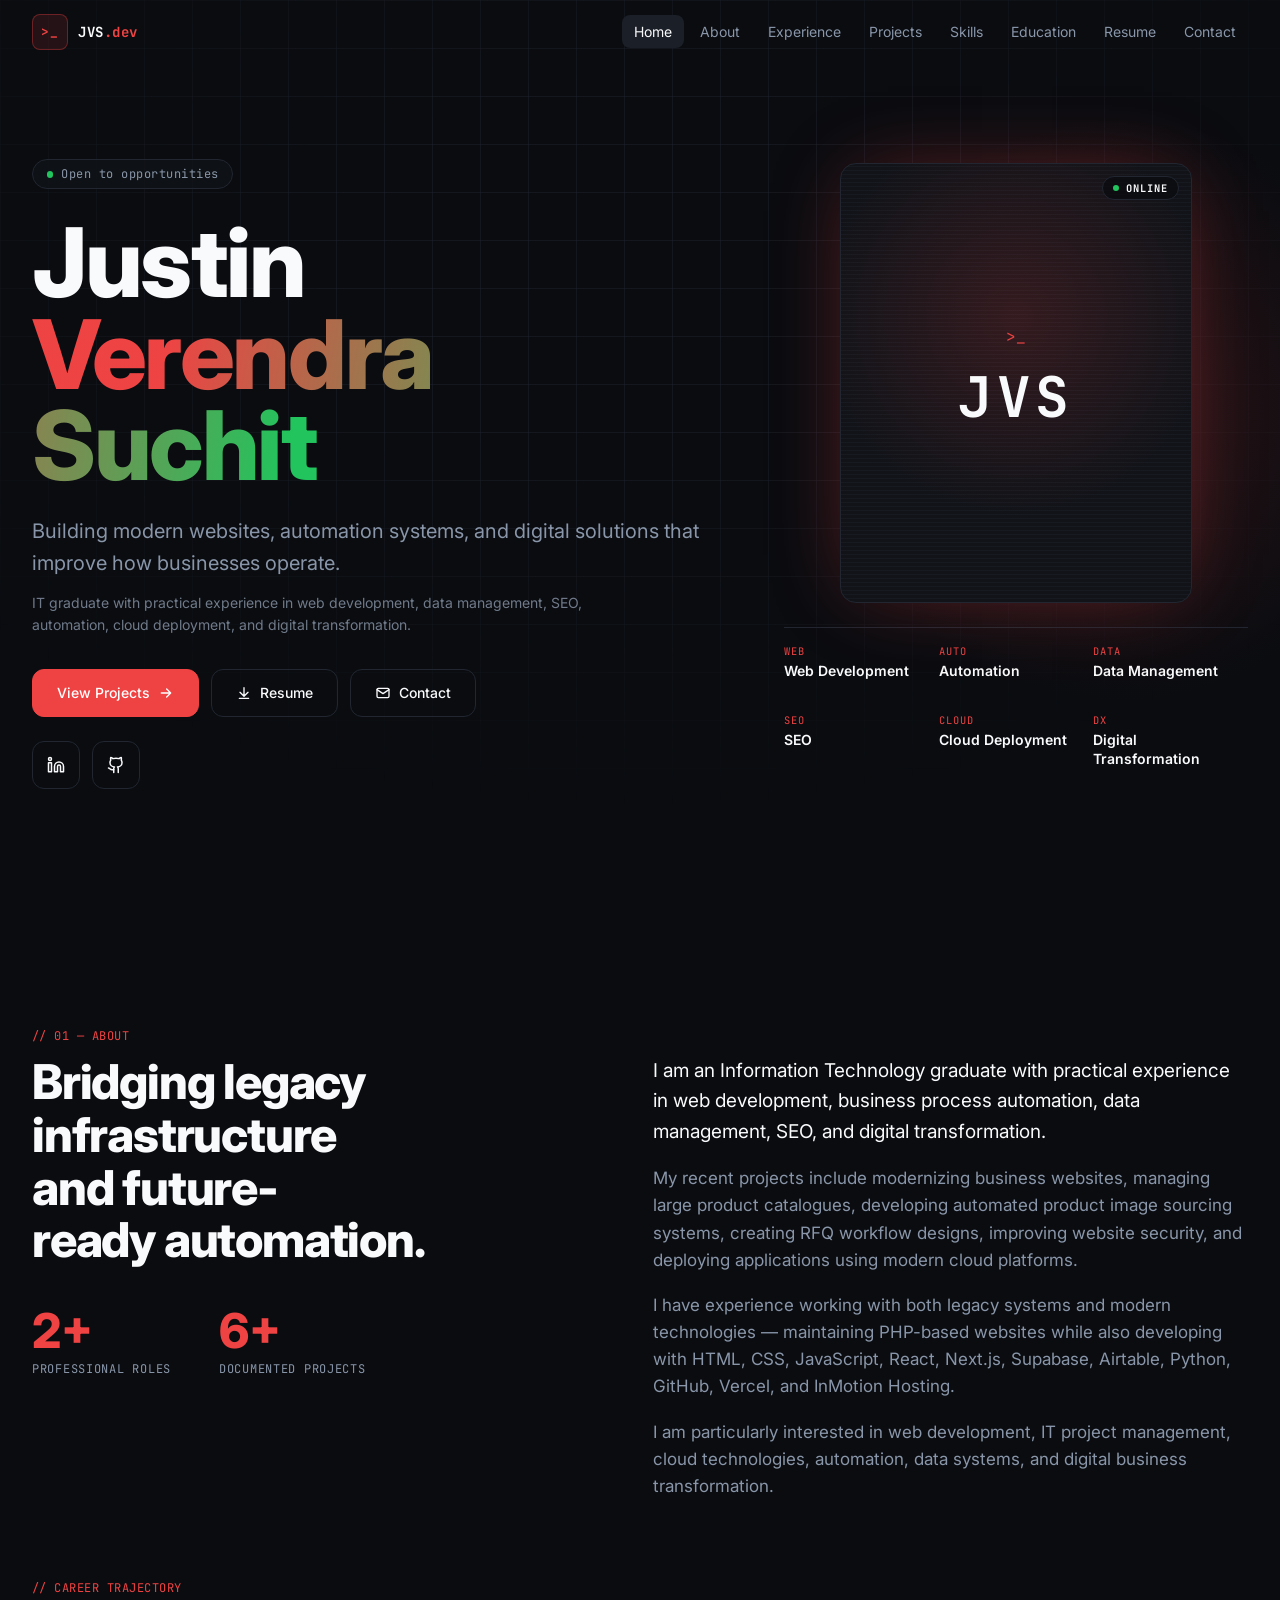
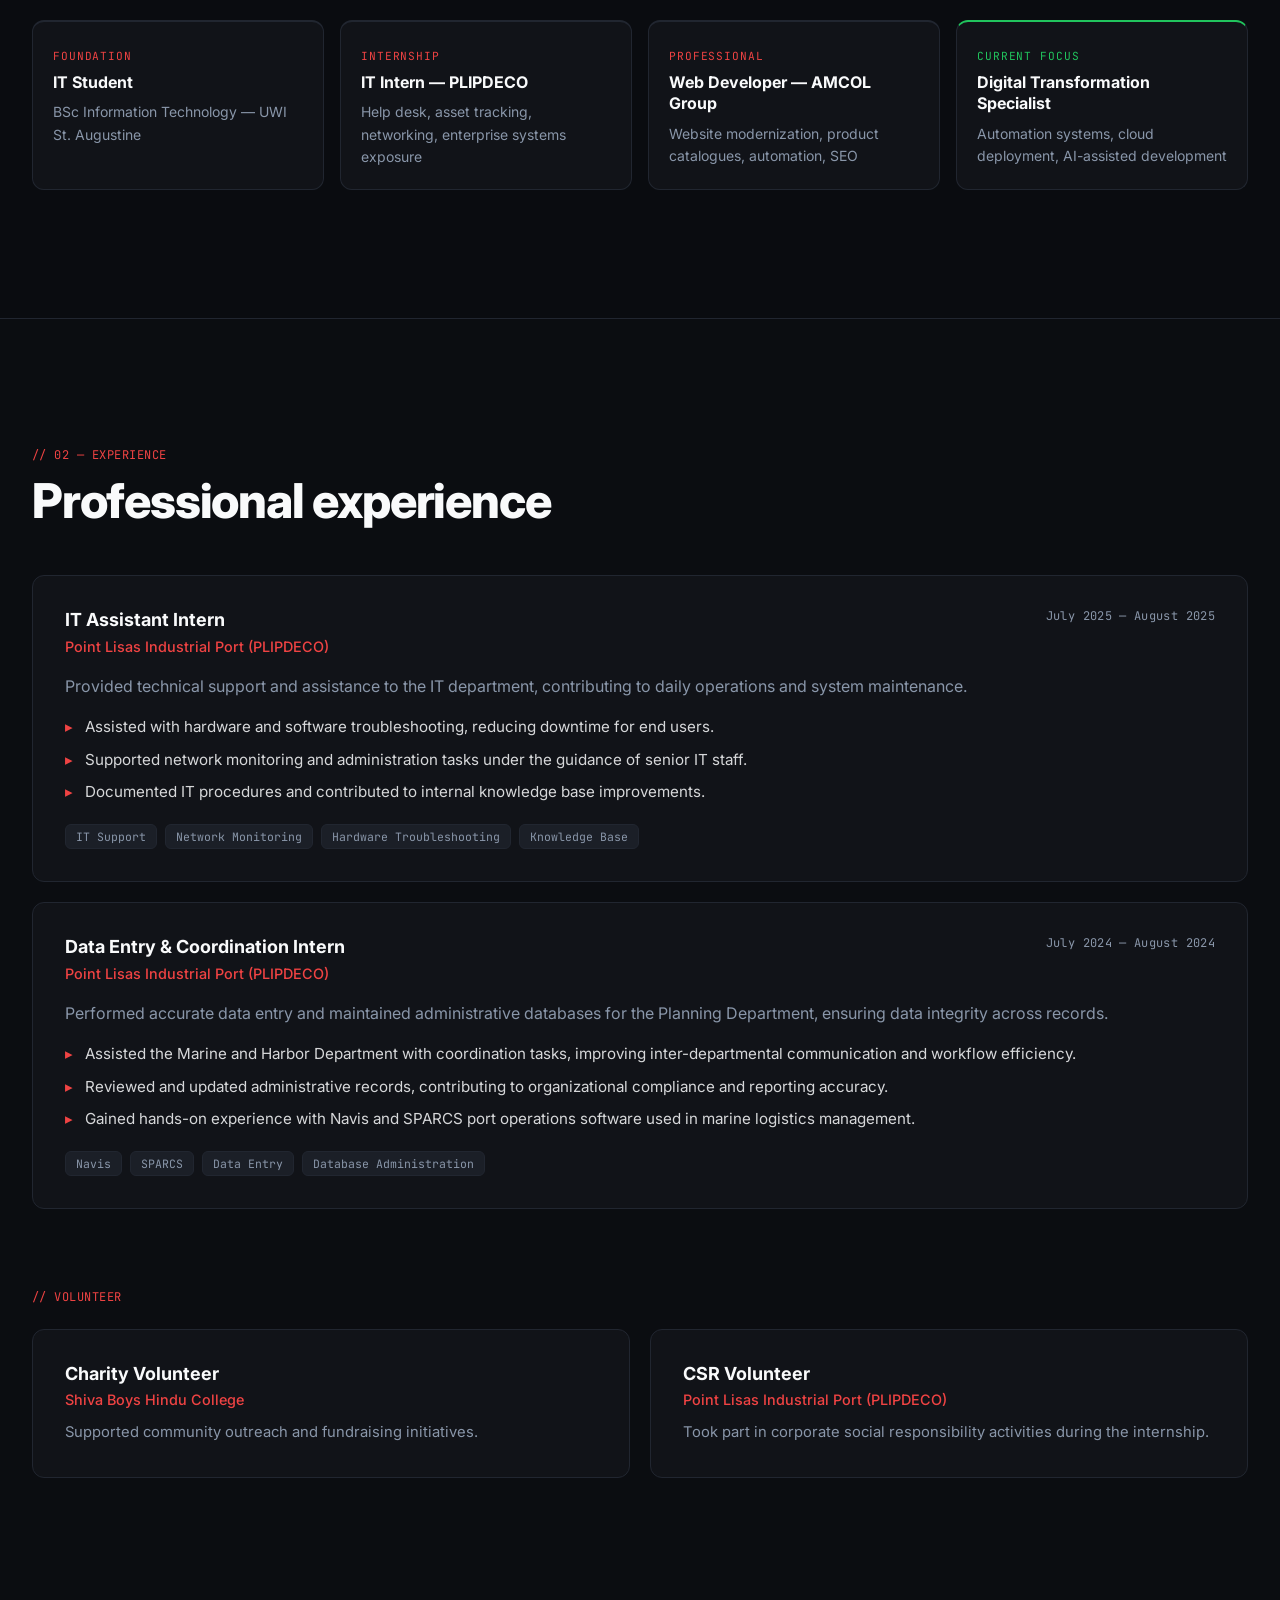
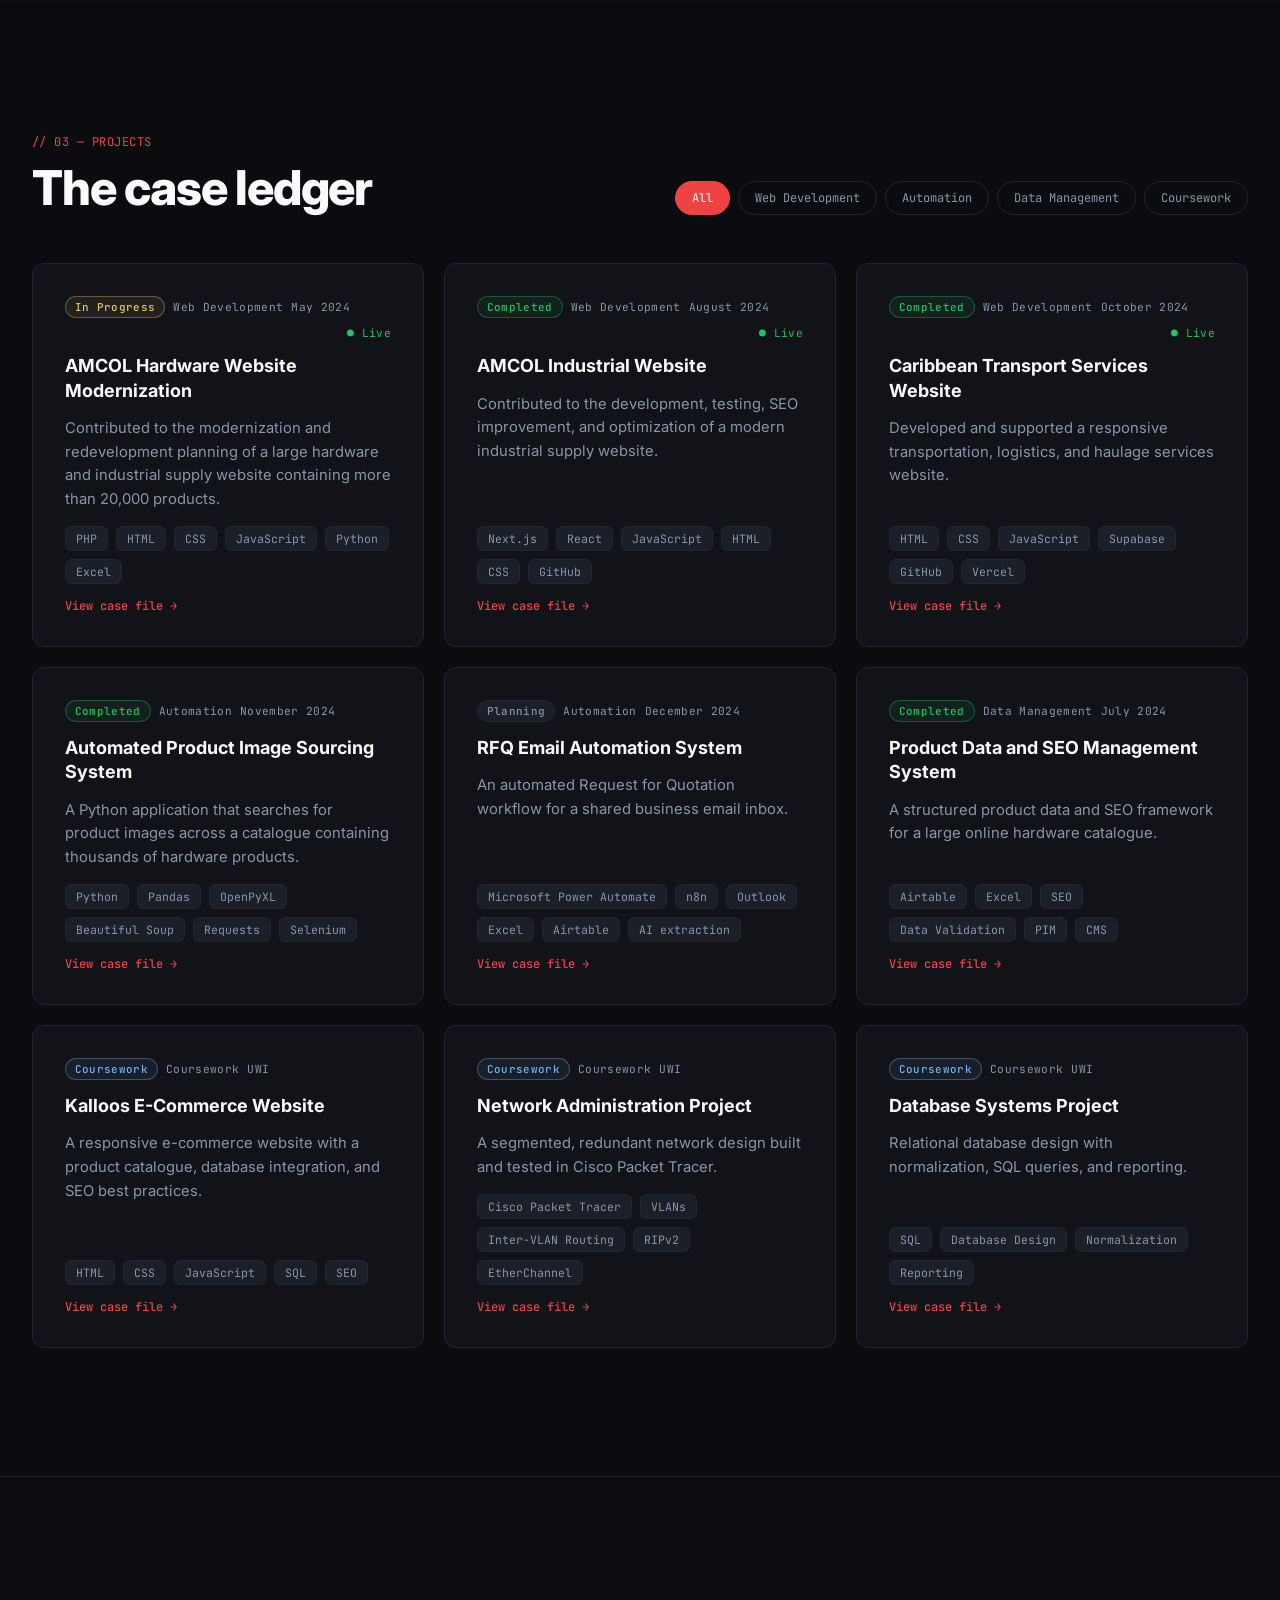
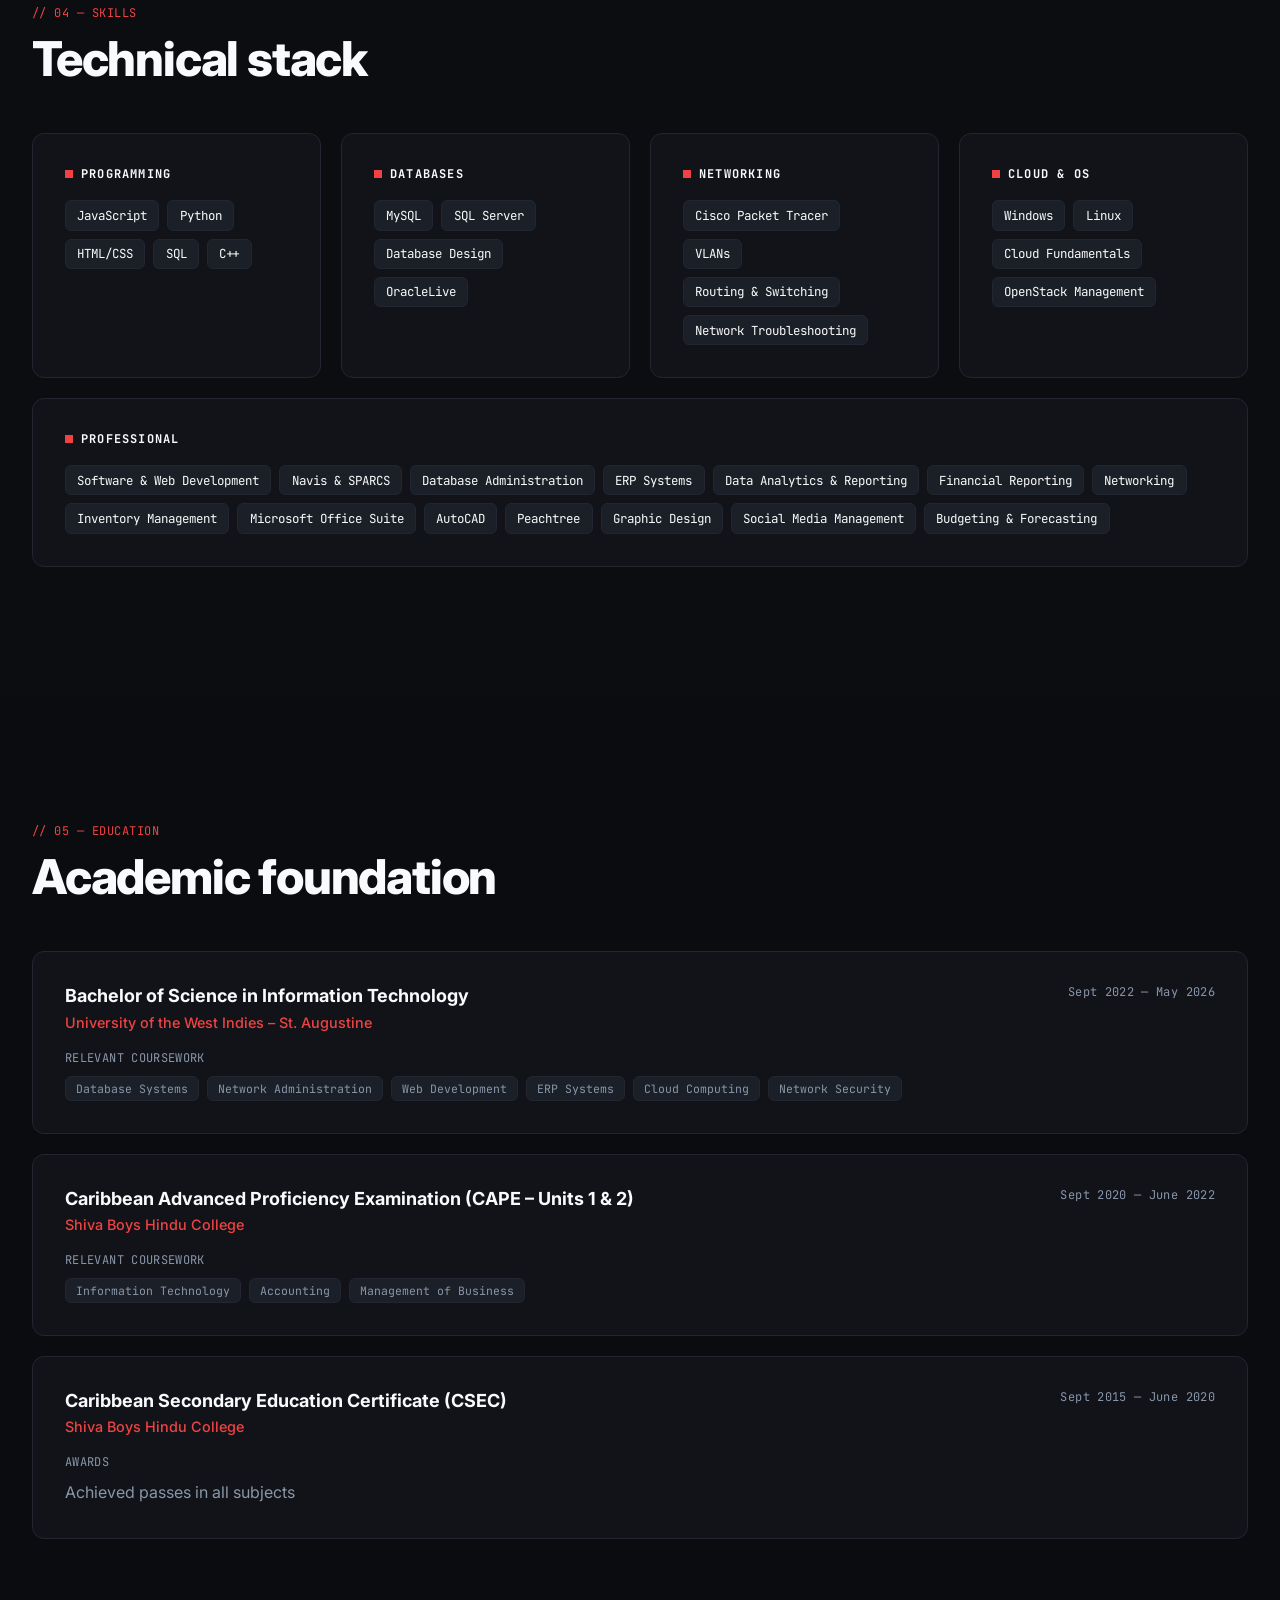
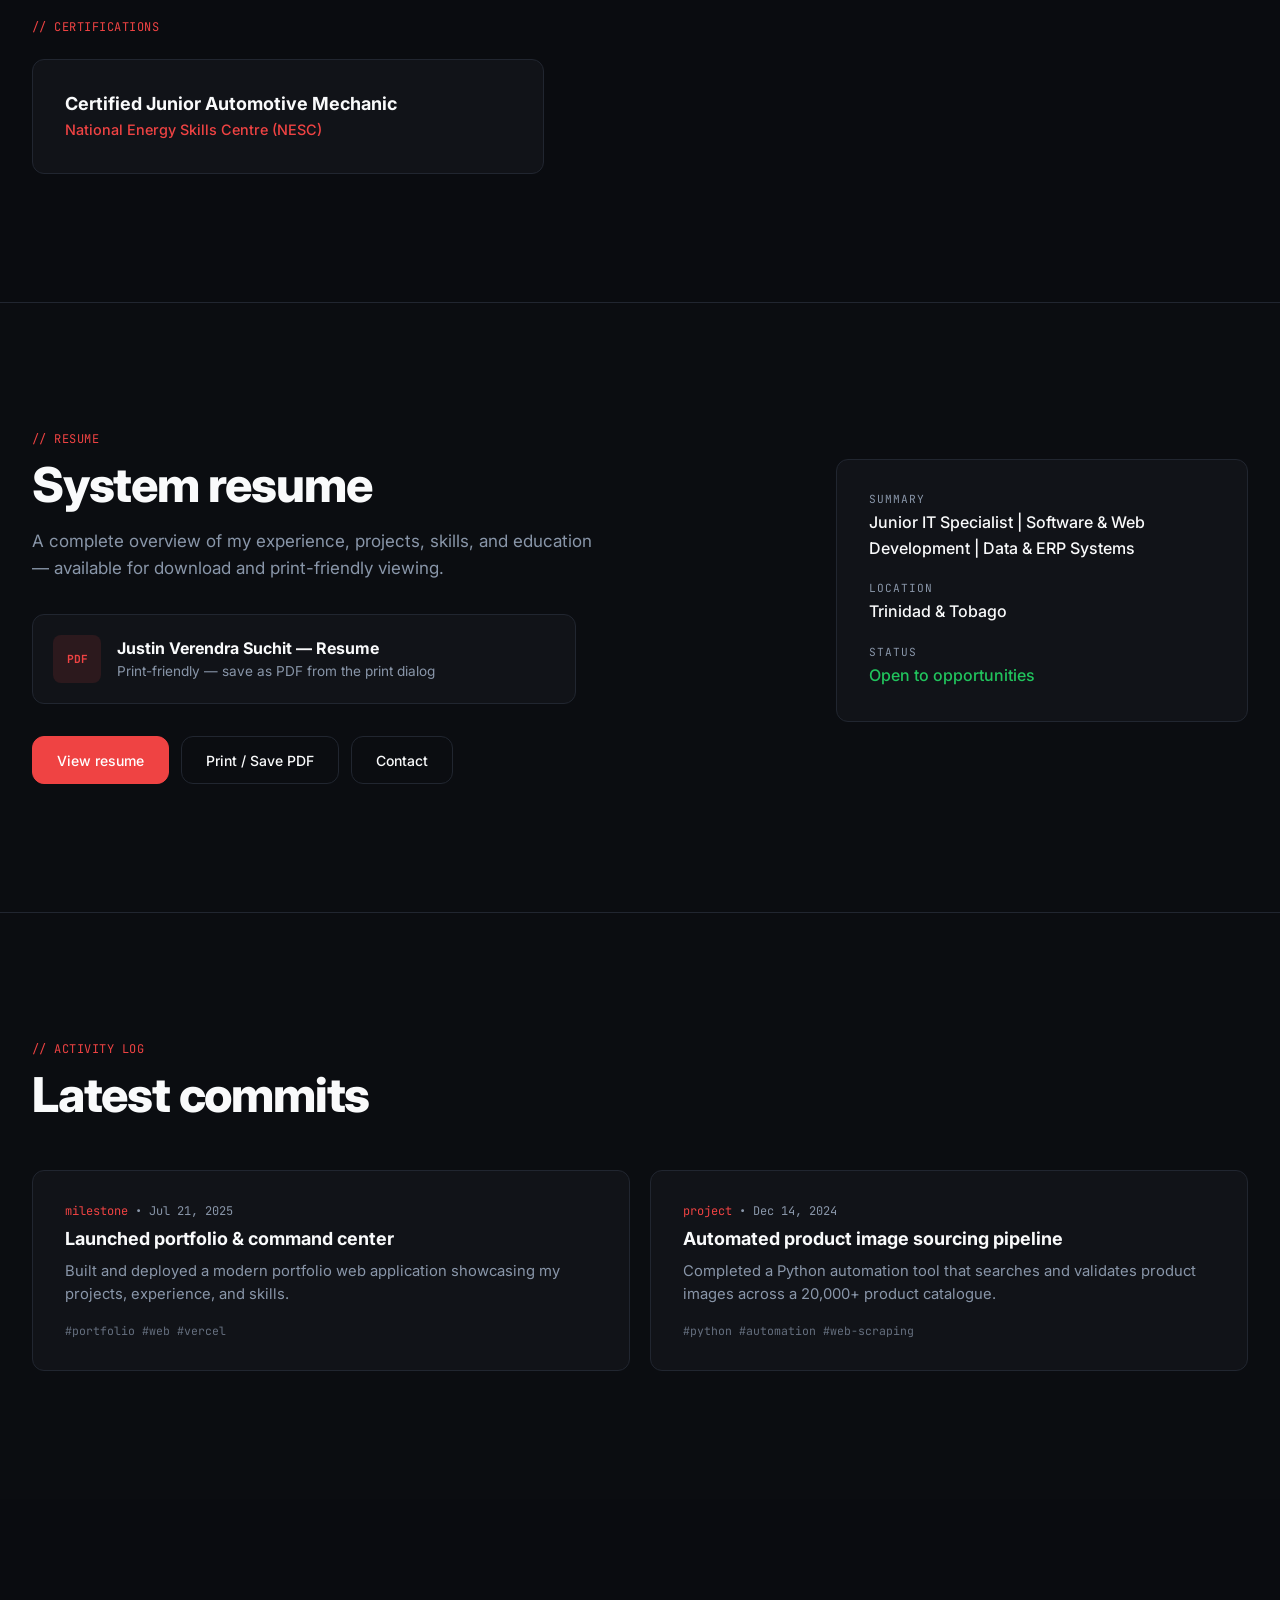
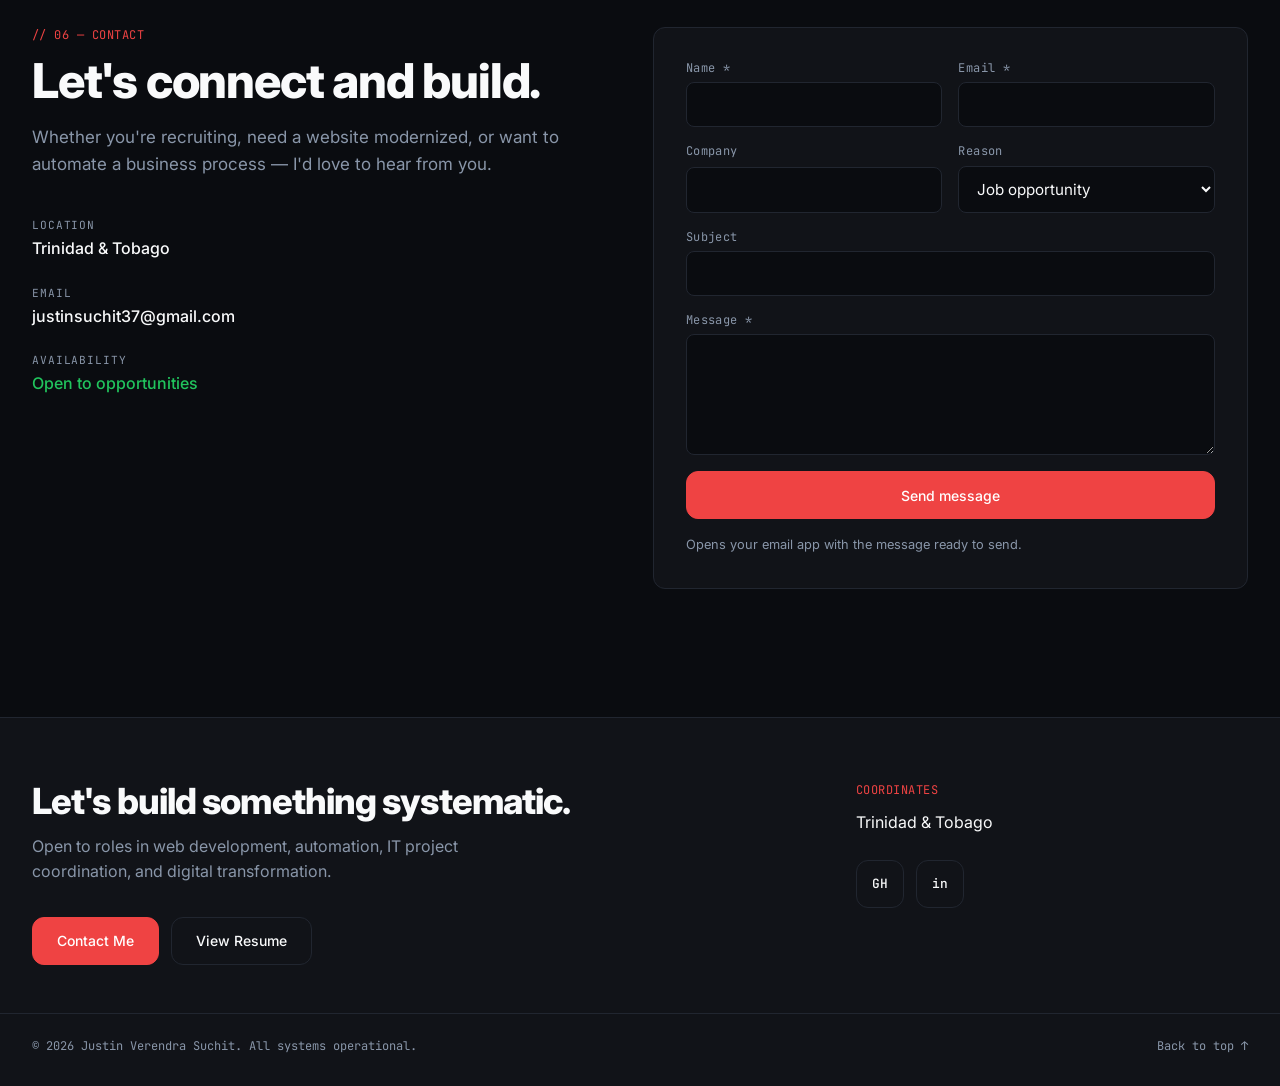
==== index.html @ b541901b "Rebuild portfolio as a static site for Vercel Co-Authored-By: Claude Fable 5.2 <noreply@anthropic.co" ====
<!DOCTYPE html>
<html lang="en">
<head>
<meta charset="UTF-8">
<meta name="viewport" content="width=device-width, initial-scale=1.0">
<title>Justin Suchit | IT Graduate, Web Developer &amp; Automation Specialist</title>
<meta name="description" content="Explore the portfolio of Justin Suchit, an Information Technology graduate with experience in web development, automation, SEO, data management, cloud deployment, and digital transformation.">
<meta name="author" content="Justin Suchit">
<meta name="keywords" content="Justin Suchit, IT graduate, web developer, automation, SEO, data management, cloud deployment, digital transformation, Trinidad and Tobago, portfolio">
<meta name="robots" content="index, follow">
<meta property="og:type" content="website">
<meta property="og:site_name" content="Justin Suchit Portfolio">
<meta property="og:title" content="Justin Suchit | IT Graduate, Web Developer &amp; Automation Specialist">
<meta property="og:description" content="Building modern websites, automation systems, and digital solutions that improve how businesses operate.">
<meta name="twitter:card" content="summary_large_image">
<meta name="twitter:title" content="Justin Suchit | IT Graduate, Web Developer &amp; Automation Specialist">
<meta name="twitter:description" content="Building modern websites, automation systems, and digital solutions that improve how businesses operate.">
<meta name="theme-color" content="#0a0c10">
<link rel="icon" href="favicon.svg" type="image/svg+xml">
<link rel="preconnect" href="https://fonts.googleapis.com">
<link rel="preconnect" href="https://fonts.gstatic.com" crossorigin>
<link href="https://fonts.googleapis.com/css2?family=Inter:wght@400;500;600;700;800&family=JetBrains+Mono:wght@400;500;700&display=swap" rel="stylesheet">
<link rel="stylesheet" href="styles.css">
</head>
<body>
<a class="skip" href="#about">Skip to content</a>

<header class="site-header" id="siteHeader">
  <nav class="nav wrap" aria-label="Primary">
    <a class="logo" href="#home" aria-label="JVS.dev — home">
      <span class="logo-mark" aria-hidden="true">&gt;_</span>
      <span class="logo-text">JVS<span class="red">.dev</span></span>
    </a>
    <ul class="nav-links" id="navLinks">
      <li><a href="#home">Home</a></li>
      <li><a href="#about">About</a></li>
      <li><a href="#experience">Experience</a></li>
      <li><a href="#projects">Projects</a></li>
      <li><a href="#skills">Skills</a></li>
      <li><a href="#education">Education</a></li>
      <li><a href="#resume">Resume</a></li>
      <li><a href="#contact">Contact</a></li>
    </ul>
    <button class="menu-btn" id="menuBtn" aria-label="Toggle menu" aria-expanded="false" aria-controls="navLinks">
      <svg width="20" height="20" viewBox="0 0 24 24" fill="none" stroke="currentColor" stroke-width="2" stroke-linecap="round"><path d="M4 6h16M4 12h16M4 18h16"/></svg>
    </button>
  </nav>
</header>

<main>
  <!-- HERO -->
  <section id="home" class="hero">
    <div class="grid-bg" aria-hidden="true"></div>
    <div class="wrap hero-inner">
      <div class="hero-copy">
        <p class="pill"><span class="dot"></span>Open to opportunities</p>
        <h1>Justin<br><span class="grad">Verendra Suchit</span></h1>
        <p class="lead">Building modern websites, automation systems, and digital solutions that improve how businesses operate.</p>
        <p class="sub">IT graduate with practical experience in web development, data management, SEO, automation, cloud deployment, and digital transformation.</p>
        <div class="cta-row">
          <a class="btn btn-primary" href="#projects">View Projects <svg width="16" height="16" viewBox="0 0 24 24" fill="none" stroke="currentColor" stroke-width="2" stroke-linecap="round" stroke-linejoin="round"><path d="M5 12h14M13 6l6 6-6 6"/></svg></a>
          <a class="btn" href="resume.html"><svg width="16" height="16" viewBox="0 0 24 24" fill="none" stroke="currentColor" stroke-width="2" stroke-linecap="round" stroke-linejoin="round"><path d="M12 4v12M6 11l6 6 6-6M5 20h14"/></svg> Resume</a>
          <a class="btn" href="#contact"><svg width="16" height="16" viewBox="0 0 24 24" fill="none" stroke="currentColor" stroke-width="2" stroke-linecap="round" stroke-linejoin="round"><rect x="3" y="5" width="18" height="14" rx="2"/><path d="m3 7 9 6 9-6"/></svg> Contact</a>
        </div>
        <div class="social-row">
          <a class="icon-btn" href="https://www.linkedin.com/in/justin-suchit" target="_blank" rel="noopener" aria-label="LinkedIn"><svg width="18" height="18" viewBox="0 0 24 24" fill="none" stroke="currentColor" stroke-width="2" stroke-linecap="round" stroke-linejoin="round"><path d="M16 8a6 6 0 0 1 6 6v7h-4v-7a2 2 0 0 0-4 0v7h-4v-7a6 6 0 0 1 6-6z"/><rect x="2" y="9" width="4" height="12"/><circle cx="4" cy="4" r="2"/></svg></a>
          <a class="icon-btn" href="https://github.com/justinsuchit" target="_blank" rel="noopener" aria-label="GitHub"><svg width="18" height="18" viewBox="0 0 24 24" fill="none" stroke="currentColor" stroke-width="2" stroke-linecap="round" stroke-linejoin="round"><path d="M15 22v-4a4.8 4.8 0 0 0-1-3.5c3 0 6-2 6-5.5.08-1.25-.27-2.48-1-3.5.28-1.15.28-2.35 0-3.5 0 0-1 0-3 1.5-2.64-.5-5.36-.5-8 0C6 2 5 2 5 2c-.3 1.15-.3 2.35 0 3.5A5.403 5.403 0 0 0 4 9c0 3.5 3 5.5 6 5.5-.39.49-.68 1.05-.85 1.65-.17.6-.22 1.23-.15 1.85v4"/><path d="M9 18c-4.510 2-5-2-7-2"/></svg></a>
        </div>
      </div>

      <div class="hero-side">
        <div class="portrait">
          <span class="portrait-tag"><span class="dot"></span>ONLINE</span>
          <img src="assets/profile.jpg" alt="Portrait of Justin Suchit" onerror="this.remove()">
          <div class="portrait-fallback" aria-hidden="true"><span>&gt;_</span><b>JVS</b></div>
        </div>
        <ul class="focus-grid">
          <li><span>WEB</span>Web Development</li>
          <li><span>AUTO</span>Automation</li>
          <li><span>DATA</span>Data Management</li>
          <li><span>SEO</span>SEO</li>
          <li><span>CLOUD</span>Cloud Deployment</li>
          <li><span>DX</span>Digital Transformation</li>
        </ul>
      </div>
    </div>
  </section>

  <!-- ABOUT -->
  <section id="about" class="section">
    <div class="wrap">
      <p class="eyebrow">// 01 — ABOUT</p>
      <div class="about-grid">
        <div>
          <h2>Bridging legacy infrastructure and future-ready automation.</h2>
          <div class="stats">
            <div class="stat"><b>2+</b><span>Professional roles</span></div>
            <div class="stat"><b>6+</b><span>Documented projects</span></div>
          </div>
        </div>
        <div class="prose">
          <p>I am an Information Technology graduate with practical experience in web development, business process automation, data management, SEO, and digital transformation.</p>
          <p>My recent projects include modernizing business websites, managing large product catalogues, developing automated product image sourcing systems, creating RFQ workflow designs, improving website security, and deploying applications using modern cloud platforms.</p>
          <p>I have experience working with both legacy systems and modern technologies — maintaining PHP-based websites while also developing with HTML, CSS, JavaScript, React, Next.js, Supabase, Airtable, Python, GitHub, Vercel, and InMotion Hosting.</p>
          <p>I am particularly interested in web development, IT project management, cloud technologies, automation, data systems, and digital business transformation.</p>
        </div>
      </div>

      <p class="eyebrow mt">// CAREER TRAJECTORY</p>
      <ol class="trajectory">
        <li><span class="step">Foundation</span><h3>IT Student</h3><p>BSc Information Technology — UWI St. Augustine</p></li>
        <li><span class="step">Internship</span><h3>IT Intern — PLIPDECO</h3><p>Help desk, asset tracking, networking, enterprise systems exposure</p></li>
        <li><span class="step">Professional</span><h3>Web Developer — AMCOL Group</h3><p>Website modernization, product catalogues, automation, SEO</p></li>
        <li class="current"><span class="step">Current focus</span><h3>Digital Transformation Specialist</h3><p>Automation systems, cloud deployment, AI-assisted development</p></li>
      </ol>
    </div>
  </section>

  <!-- EXPERIENCE -->
  <section id="experience" class="section alt">
    <div class="wrap">
      <p class="eyebrow">// 02 — EXPERIENCE</p>
      <h2>Professional experience</h2>
      <div class="timeline">
        <article class="card job">
          <header>
            <div>
              <h3>IT Assistant Intern</h3>
              <p class="org">Point Lisas Industrial Port (PLIPDECO)</p>
            </div>
            <p class="dates">July 2025 — August 2025</p>
          </header>
          <p class="muted">Provided technical support and assistance to the IT department, contributing to daily operations and system maintenance.</p>
          <ul class="bullets">
            <li>Assisted with hardware and software troubleshooting, reducing downtime for end users.</li>
            <li>Supported network monitoring and administration tasks under the guidance of senior IT staff.</li>
            <li>Documented IT procedures and contributed to internal knowledge base improvements.</li>
          </ul>
          <ul class="tags"><li>IT Support</li><li>Network Monitoring</li><li>Hardware Troubleshooting</li><li>Knowledge Base</li></ul>
        </article>

        <article class="card job">
          <header>
            <div>
              <h3>Data Entry &amp; Coordination Intern</h3>
              <p class="org">Point Lisas Industrial Port (PLIPDECO)</p>
            </div>
            <p class="dates">July 2024 — August 2024</p>
          </header>
          <p class="muted">Performed accurate data entry and maintained administrative databases for the Planning Department, ensuring data integrity across records.</p>
          <ul class="bullets">
            <li>Assisted the Marine and Harbor Department with coordination tasks, improving inter-departmental communication and workflow efficiency.</li>
            <li>Reviewed and updated administrative records, contributing to organizational compliance and reporting accuracy.</li>
            <li>Gained hands-on experience with Navis and SPARCS port operations software used in marine logistics management.</li>
          </ul>
          <ul class="tags"><li>Navis</li><li>SPARCS</li><li>Data Entry</li><li>Database Administration</li></ul>
        </article>
      </div>

      <p class="eyebrow mt">// VOLUNTEER</p>
      <div class="two-col">
        <article class="card">
          <h3>Charity Volunteer</h3>
          <p class="org">Shiva Boys Hindu College</p>
          <p class="muted">Supported community outreach and fundraising initiatives.</p>
        </article>
        <article class="card">
          <h3>CSR Volunteer</h3>
          <p class="org">Point Lisas Industrial Port (PLIPDECO)</p>
          <p class="muted">Took part in corporate social responsibility activities during the internship.</p>
        </article>
      </div>
    </div>
  </section>

  <!-- PROJECTS -->
  <section id="projects" class="section">
    <div class="wrap">
      <p class="eyebrow">// 03 — PROJECTS</p>
      <div class="head-row">
        <h2>The case ledger</h2>
        <div class="filters" id="filters" role="group" aria-label="Filter projects">
          <button class="chip active" data-filter="All">All</button>
          <button class="chip" data-filter="Web Development">Web Development</button>
          <button class="chip" data-filter="Automation">Automation</button>
          <button class="chip" data-filter="Data Management">Data Management</button>
          <button class="chip" data-filter="Coursework">Coursework</button>
        </div>
      </div>
      <div class="project-grid" id="projectGrid"></div>
    </div>
  </section>

  <!-- SKILLS -->
  <section id="skills" class="section alt">
    <div class="wrap">
      <p class="eyebrow">// 04 — SKILLS</p>
      <h2>Technical stack</h2>
      <div class="skill-grid">
        <article class="card skill">
          <h3><span class="sq"></span>PROGRAMMING</h3>
          <ul class="tags"><li>JavaScript</li><li>Python</li><li>HTML/CSS</li><li>SQL</li><li>C++</li></ul>
        </article>
        <article class="card skill">
          <h3><span class="sq"></span>DATABASES</h3>
          <ul class="tags"><li>MySQL</li><li>SQL Server</li><li>Database Design</li><li>OracleLive</li></ul>
        </article>
        <article class="card skill">
          <h3><span class="sq"></span>NETWORKING</h3>
          <ul class="tags"><li>Cisco Packet Tracer</li><li>VLANs</li><li>Routing &amp; Switching</li><li>Network Troubleshooting</li></ul>
        </article>
        <article class="card skill">
          <h3><span class="sq"></span>CLOUD &amp; OS</h3>
          <ul class="tags"><li>Windows</li><li>Linux</li><li>Cloud Fundamentals</li><li>OpenStack Management</li></ul>
        </article>
        <article class="card skill wide">
          <h3><span class="sq"></span>PROFESSIONAL</h3>
          <ul class="tags"><li>Software &amp; Web Development</li><li>Navis &amp; SPARCS</li><li>Database Administration</li><li>ERP Systems</li><li>Data Analytics &amp; Reporting</li><li>Financial Reporting</li><li>Networking</li><li>Inventory Management</li><li>Microsoft Office Suite</li><li>AutoCAD</li><li>Peachtree</li><li>Graphic Design</li><li>Social Media Management</li><li>Budgeting &amp; Forecasting</li></ul>
        </article>
      </div>
    </div>
  </section>

  <!-- EDUCATION -->
  <section id="education" class="section">
    <div class="wrap">
      <p class="eyebrow">// 05 — EDUCATION</p>
      <h2>Academic foundation</h2>
      <div class="timeline">
        <article class="card job">
          <header>
            <div><h3>Bachelor of Science in Information Technology</h3><p class="org">University of the West Indies – St. Augustine</p></div>
            <p class="dates">Sept 2022 — May 2026</p>
          </header>
          <p class="label">Relevant coursework</p>
          <ul class="tags"><li>Database Systems</li><li>Network Administration</li><li>Web Development</li><li>ERP Systems</li><li>Cloud Computing</li><li>Network Security</li></ul>
        </article>
        <article class="card job">
          <header>
            <div><h3>Caribbean Advanced Proficiency Examination (CAPE – Units 1 &amp; 2)</h3><p class="org">Shiva Boys Hindu College</p></div>
            <p class="dates">Sept 2020 — June 2022</p>
          </header>
          <p class="label">Relevant coursework</p>
          <ul class="tags"><li>Information Technology</li><li>Accounting</li><li>Management of Business</li></ul>
        </article>
        <article class="card job">
          <header>
            <div><h3>Caribbean Secondary Education Certificate (CSEC)</h3><p class="org">Shiva Boys Hindu College</p></div>
            <p class="dates">Sept 2015 — June 2020</p>
          </header>
          <p class="label">Awards</p>
          <p class="muted">Achieved passes in all subjects</p>
        </article>
      </div>

      <p class="eyebrow mt">// CERTIFICATIONS</p>
      <article class="card cert">
        <h3>Certified Junior Automotive Mechanic</h3>
        <p class="org">National Energy Skills Centre (NESC)</p>
      </article>
    </div>
  </section>

  <!-- RESUME -->
  <section id="resume" class="section alt">
    <div class="wrap">
      <p class="eyebrow">// RESUME</p>
      <div class="resume-grid">
        <div>
          <h2>System resume</h2>
          <p class="muted lg">A complete overview of my experience, projects, skills, and education — available for download and print-friendly viewing.</p>
          <div class="file card">
            <div class="file-icon" aria-hidden="true">PDF</div>
            <div>
              <b>Justin Verendra Suchit — Resume</b>
              <span class="muted">Print-friendly — save as PDF from the print dialog</span>
            </div>
          </div>
          <div class="cta-row">
            <a class="btn btn-primary" href="resume.html">View resume</a>
            <a class="btn" href="resume.html?print=1">Print / Save PDF</a>
            <a class="btn" href="#contact">Contact</a>
          </div>
        </div>
        <dl class="card meta">
          <div><dt>SUMMARY</dt><dd>Junior IT Specialist | Software &amp; Web Development | Data &amp; ERP Systems</dd></div>
          <div><dt>LOCATION</dt><dd>Trinidad &amp; Tobago</dd></div>
          <div><dt>STATUS</dt><dd class="green">Open to opportunities</dd></div>
        </dl>
      </div>
    </div>
  </section>

  <!-- ACTIVITY -->
  <section class="section alt" aria-labelledby="activityTitle">
    <div class="wrap">
      <p class="eyebrow">// ACTIVITY LOG</p>
      <h2 id="activityTitle">Latest commits</h2>
      <div class="log">
        <article class="card log-item">
          <p class="log-meta"><span class="red">milestone</span> • Jul 21, 2025</p>
          <h3>Launched portfolio &amp; command center</h3>
          <p class="muted">Built and deployed a modern portfolio web application showcasing my projects, experience, and skills.</p>
          <p class="hash">#portfolio #web #vercel</p>
        </article>
        <article class="card log-item">
          <p class="log-meta"><span class="red">project</span> • Dec 14, 2024</p>
          <h3>Automated product image sourcing pipeline</h3>
          <p class="muted">Completed a Python automation tool that searches and validates product images across a 20,000+ product catalogue.</p>
          <p class="hash">#python #automation #web-scraping</p>
        </article>
      </div>
    </div>
  </section>

  <!-- CONTACT -->
  <section id="contact" class="section">
    <div class="wrap contact-grid">
      <div>
        <p class="eyebrow">// 06 — CONTACT</p>
        <h2>Let's connect and build.</h2>
        <p class="muted lg">Whether you're recruiting, need a website modernized, or want to automate a business process — I'd love to hear from you.</p>
        <dl class="contact-list">
          <div><dt>Location</dt><dd>Trinidad &amp; Tobago</dd></div>
          <div><dt>Email</dt><dd><a href="mailto:justinsuchit37@gmail.com">justinsuchit37@gmail.com</a></dd></div>
          <div><dt>Availability</dt><dd class="green">Open to opportunities</dd></div>
        </dl>
      </div>
      <form class="card form" id="contactForm">
        <div class="row">
          <label>Name *<input name="name" required autocomplete="name"></label>
          <label>Email *<input name="email" type="email" required autocomplete="email"></label>
        </div>
        <div class="row">
          <label>Company<input name="company" autocomplete="organization"></label>
          <label>Reason
            <select name="reason">
              <option>Job opportunity</option><option>Freelance project</option><option>Collaboration</option><option>General inquiry</option><option>Other</option>
            </select>
          </label>
        </div>
        <label>Subject<input name="subject"></label>
        <label>Message *<textarea name="message" rows="5" required></textarea></label>
        <button class="btn btn-primary" type="submit">Send message</button>
        <p class="form-note" id="formNote" role="status">Opens your email app with the message ready to send.</p>
      </form>
    </div>
  </section>
</main>

<footer class="footer">
  <div class="wrap footer-top">
    <div>
      <h2>Let's build something systematic.</h2>
      <p class="muted">Open to roles in web development, automation, IT project coordination, and digital transformation.</p>
      <div class="cta-row">
        <a class="btn btn-primary" href="#contact">Contact Me</a>
        <a class="btn" href="resume.html">View Resume</a>
      </div>
    </div>
    <div>
      <p class="eyebrow">COORDINATES</p>
      <p>Trinidad &amp; Tobago</p>
      <div class="social-row">
        <a class="icon-btn" href="https://github.com/justinsuchit" target="_blank" rel="noopener" aria-label="GitHub">GH</a>
        <a class="icon-btn" href="https://www.linkedin.com/in/justin-suchit" target="_blank" rel="noopener" aria-label="LinkedIn">in</a>
      </div>
    </div>
  </div>
  <div class="wrap footer-bottom">
    <p>© <span id="year">2026</span> Justin Verendra Suchit. All systems operational.</p>
    <a href="#home">Back to top ↑</a>
  </div>
</footer>

<dialog id="projectDialog" class="dialog" aria-labelledby="dlgTitle">
  <div id="dialogBody"></div>
</dialog>

<script src="script.js"></script>
</body>
</html>
---- styles.css ----
:root {
  --bg: hsl(222 23% 5%);
  --fg: hsl(210 20% 98%);
  --card: hsl(222 18% 8%);
  --secondary: hsl(222 18% 13%);
  --muted: hsl(215 16% 60%);
  --border: hsl(222 18% 16%);
  --primary: hsl(0 84% 60%);
  --accent: hsl(142 71% 45%);
  --amber: hsl(43 74% 66%);
  --radius: 0.75rem;
  --sans: "Inter", ui-sans-serif, system-ui, sans-serif;
  --mono: "JetBrains Mono", ui-monospace, SFMono-Regular, Menlo, Monaco, Consolas, monospace;
}

*, *::before, *::after { box-sizing: border-box; }
html { scroll-behavior: smooth; scroll-padding-top: 80px; }
body {
  margin: 0; background: var(--bg); color: var(--fg);
  font-family: var(--sans); font-size: 16px; line-height: 1.6;
  -webkit-font-smoothing: antialiased;
}
h1, h2, h3, p, ul, ol, dl, dd { margin: 0; }
ul, ol { padding: 0; list-style: none; }
a { color: inherit; text-decoration: none; }
img { max-width: 100%; display: block; }
:focus-visible { outline: 2px solid var(--primary); outline-offset: 3px; border-radius: 4px; }

.wrap { max-width: 80rem; margin: 0 auto; padding: 0 1.25rem; }
@media (min-width: 1024px) { .wrap { padding: 0 2rem; } }

.skip { position: absolute; left: -999px; top: 0; background: var(--primary); color: #fff; padding: .5rem 1rem; z-index: 100; }
.skip:focus { left: 1rem; top: 1rem; }

.red { color: var(--primary); }
.green { color: var(--accent); }
.muted { color: var(--muted); }
.muted.lg { font-size: 1.0625rem; margin-top: 1rem; max-width: 36rem; }
.mt { margin-top: 5rem; }

/* Header */
.site-header { position: fixed; inset: 0 0 auto 0; z-index: 50; transition: background .3s, border-color .3s; border-bottom: 1px solid transparent; }
.site-header.scrolled { background: hsl(222 23% 5% / .85); backdrop-filter: blur(12px); border-bottom-color: var(--border); }
.nav { height: 4rem; display: flex; align-items: center; justify-content: space-between; }
.logo { display: flex; align-items: center; gap: .625rem; font-family: var(--mono); font-weight: 700; font-size: .875rem; letter-spacing: .04em; }
.logo-mark { width: 2.25rem; height: 2.25rem; display: grid; place-items: center; border-radius: .5rem; background: hsl(0 84% 60% / .12); border: 1px solid hsl(0 84% 60% / .35); color: var(--primary); font-size: .8rem; }
.nav-links { display: flex; gap: .25rem; }
.nav-links a { padding: .5rem .75rem; font-size: .875rem; color: var(--muted); border-radius: .5rem; transition: color .2s, background .2s; }
.nav-links a:hover, .nav-links a.active { color: var(--fg); background: var(--secondary); }
.menu-btn { display: none; width: 2.5rem; height: 2.5rem; border: 1px solid var(--border); border-radius: .5rem; background: transparent; color: var(--fg); cursor: pointer; place-items: center; }
@media (max-width: 1023px) {
  .menu-btn { display: grid; }
  .nav-links { display: none; position: absolute; top: 4rem; left: 0; right: 0; flex-direction: column; padding: .75rem 1.25rem 1rem; background: hsl(222 23% 5% / .97); border-bottom: 1px solid var(--border); }
  .nav-links.open { display: flex; }
  .nav-links a { display: block; padding: .75rem; font-size: 1rem; }
}

/* Buttons */
.btn { display: inline-flex; align-items: center; gap: .5rem; height: 3rem; padding: 0 1.5rem; border-radius: var(--radius); border: 1px solid var(--border); background: transparent; color: var(--fg); font: 500 .875rem var(--sans); cursor: pointer; transition: background .2s, opacity .2s, border-color .2s; }
.btn:hover { background: var(--secondary); }
.btn-primary { background: var(--primary); border-color: var(--primary); color: #fff; }
.btn-primary:hover { background: var(--primary); opacity: .9; }
.icon-btn { width: 3rem; height: 3rem; display: grid; place-items: center; border: 1px solid var(--border); border-radius: var(--radius); font: 500 .8rem var(--mono); transition: color .2s, border-color .2s; }
.icon-btn:hover { color: var(--primary); border-color: hsl(0 84% 60% / .4); }
.cta-row { display: flex; flex-wrap: wrap; gap: .75rem; margin-top: 2rem; }
.social-row { display: flex; gap: .75rem; margin-top: 1.5rem; }

/* Hero */
.hero { position: relative; min-height: 100vh; display: flex; align-items: center; padding: 7rem 0 4rem; overflow: hidden; }
.grid-bg { position: absolute; inset: 0; pointer-events: none;
  background-image: linear-gradient(hsl(222 18% 16% / .45) 1px, transparent 1px), linear-gradient(90deg, hsl(222 18% 16% / .45) 1px, transparent 1px);
  background-size: 48px 48px;
  mask-image: radial-gradient(ellipse 80% 70% at 50% 30%, #000 30%, transparent 85%);
  -webkit-mask-image: radial-gradient(ellipse 80% 70% at 50% 30%, #000 30%, transparent 85%);
}
.hero::after { content: ""; position: absolute; width: 40rem; height: 40rem; right: -10rem; top: 10%; background: radial-gradient(circle, hsl(0 84% 60% / .13), transparent 65%); pointer-events: none; }
.hero-inner { position: relative; z-index: 1; display: grid; gap: 3.5rem; width: 100%; }
@media (min-width: 1024px) { .hero-inner { grid-template-columns: 1.2fr .8fr; align-items: center; } }
.pill { display: inline-flex; align-items: center; gap: .5rem; padding: .375rem .875rem; border: 1px solid var(--border); border-radius: 999px; background: hsl(222 18% 8% / .7); font: 400 .75rem var(--mono); color: var(--muted); letter-spacing: .04em; margin-bottom: 1.75rem; }
.dot { width: .4rem; height: .4rem; border-radius: 50%; background: var(--accent); box-shadow: 0 0 0 0 hsl(142 71% 45% / .6); animation: pulse 2s infinite; }
@keyframes pulse { 70% { box-shadow: 0 0 0 6px hsl(142 71% 45% / 0); } 100% { box-shadow: 0 0 0 0 hsl(142 71% 45% / 0); } }
h1 { font-size: clamp(3rem, 9vw, 6rem); font-weight: 800; letter-spacing: -.025em; line-height: .95; text-wrap: balance; }
.grad { background: linear-gradient(100deg, var(--primary) 20%, var(--accent) 95%); -webkit-background-clip: text; background-clip: text; color: transparent; }
.lead { margin-top: 1.5rem; font-size: clamp(1.125rem, 2vw, 1.25rem); color: var(--muted); max-width: 42rem; line-height: 1.625; }
.sub { margin-top: .75rem; font-size: .875rem; color: hsl(215 16% 60% / .8); max-width: 36rem; }

.hero-side { display: grid; gap: 1.5rem; }
.portrait { position: relative; aspect-ratio: 4 / 5; max-width: 22rem; width: 100%; margin: 0 auto; border-radius: 1rem; border: 1px solid var(--border); background: var(--card); overflow: hidden; box-shadow: 0 0 80px -20px hsl(0 84% 60% / .45); }
.portrait img { position: absolute; inset: 0; width: 100%; height: 100%; object-fit: cover; z-index: 1; }
.portrait-fallback { position: absolute; inset: 0; display: grid; place-content: center; text-align: center; gap: .25rem; font-family: var(--mono); color: var(--primary);
  background: radial-gradient(circle at 50% 35%, hsl(0 84% 60% / .16), transparent 60%), repeating-linear-gradient(0deg, transparent 0 3px, hsl(222 18% 16% / .35) 3px 4px); }
.portrait-fallback b { font-size: 3.5rem; color: var(--fg); letter-spacing: .08em; }
.portrait-tag { position: absolute; top: .75rem; right: .75rem; z-index: 2; display: inline-flex; align-items: center; gap: .4rem; padding: .25rem .625rem; border-radius: 999px; background: hsl(222 23% 5% / .8); border: 1px solid var(--border); font: 700 .65rem var(--mono); letter-spacing: .1em; }
.focus-grid { display: grid; grid-template-columns: repeat(3, 1fr); border-top: 1px solid var(--border); }
.focus-grid li { padding: 1rem .75rem 1rem 0; font-size: .875rem; font-weight: 600; line-height: 1.35; }
.focus-grid span { display: block; font: 400 .65rem var(--mono); color: var(--primary); letter-spacing: .1em; margin-bottom: .25rem; }

/* Sections */
.section { position: relative; padding: 6rem 0; }
@media (min-width: 1024px) { .section { padding: 8rem 0; } }
.section.alt { border-top: 1px solid var(--border); background: hsl(222 18% 8% / .2); }
.eyebrow { font: 400 .75rem var(--mono); color: var(--primary); letter-spacing: .04em; margin-bottom: .75rem; text-transform: uppercase; }
h2 { font-size: clamp(2.25rem, 4vw, 3rem); font-weight: 800; letter-spacing: -.025em; line-height: 1.1; text-wrap: balance; }
.section > .wrap > h2 { margin-bottom: 3rem; }
h3 { font-size: 1.125rem; font-weight: 700; line-height: 1.35; }

.card { background: var(--card); border: 1px solid var(--border); border-radius: var(--radius); padding: 1.5rem; }
@media (min-width: 768px) { .card { padding: 2rem; } }
.tags { display: flex; flex-wrap: wrap; gap: .5rem; }
.tags li { padding: .25rem .625rem; border: 1px solid var(--border); border-radius: .375rem; background: var(--secondary); font: 400 .72rem var(--mono); color: var(--muted); }
.org { color: var(--primary); font-size: .9rem; font-weight: 500; margin-top: .125rem; }
.dates, .label { font: 400 .75rem var(--mono); color: var(--muted); letter-spacing: .03em; }
.label { text-transform: uppercase; margin-bottom: .625rem; }

/* About */
.about-grid { display: grid; gap: 3rem; }
@media (min-width: 1024px) { .about-grid { grid-template-columns: 1fr 1.1fr; gap: 5rem; } }
.stats { display: flex; gap: 3rem; margin-top: 2.5rem; }
.stat b { display: block; font-size: 3rem; font-weight: 800; color: var(--primary); line-height: 1; }
.stat span { font: 400 .75rem var(--mono); color: var(--muted); text-transform: uppercase; letter-spacing: .06em; }
.prose { display: grid; gap: 1.125rem; color: var(--muted); font-size: 1.0625rem; }
.prose p:first-child { color: var(--fg); font-size: 1.1875rem; }
.trajectory { display: grid; gap: 1rem; margin-top: 1.5rem; }
@media (min-width: 768px) { .trajectory { grid-template-columns: repeat(2, 1fr); } }
@media (min-width: 1100px) { .trajectory { grid-template-columns: repeat(4, 1fr); } }
.trajectory li { background: var(--card); border: 1px solid var(--border); border-top: 2px solid var(--border); border-radius: var(--radius); padding: 1.25rem; }
.trajectory li.current { border-top-color: var(--accent); }
.trajectory li.current .step { color: var(--accent); }
.step { font: 400 .7rem var(--mono); color: var(--primary); text-transform: uppercase; letter-spacing: .08em; }
.trajectory h3 { margin-top: .25rem; font-size: 1rem; }
.trajectory p { margin-top: .5rem; color: var(--muted); font-size: .875rem; }

/* Experience / education */
.timeline { display: grid; gap: 1.25rem; }
.job header { display: flex; flex-wrap: wrap; justify-content: space-between; gap: .5rem 1.5rem; margin-bottom: 1rem; }
.bullets { display: grid; gap: .5rem; margin: 1rem 0 1.25rem; }
.bullets li { position: relative; padding-left: 1.25rem; color: hsl(210 20% 98% / .85); font-size: .95rem; }
.bullets li::before { content: "▸"; position: absolute; left: 0; color: var(--primary); }
.two-col { display: grid; gap: 1.25rem; margin-top: 1.5rem; }
@media (min-width: 768px) { .two-col { grid-template-columns: 1fr 1fr; } }
.two-col .muted { margin-top: .625rem; font-size: .925rem; }
.cert { margin-top: 1.5rem; max-width: 32rem; }

/* Projects */
.head-row { display: flex; flex-wrap: wrap; align-items: flex-end; justify-content: space-between; gap: 1.5rem; margin-bottom: 3rem; }
.filters { display: flex; flex-wrap: wrap; gap: .5rem; }
.chip { padding: .5rem 1rem; border: 1px solid var(--border); border-radius: 999px; background: transparent; color: var(--muted); font: 400 .75rem var(--mono); cursor: pointer; transition: all .2s; }
.chip:hover { color: var(--fg); }
.chip.active { background: var(--primary); border-color: var(--primary); color: #fff; }
.project-grid { display: grid; gap: 1.25rem; }
@media (min-width: 700px) { .project-grid { grid-template-columns: repeat(2, 1fr); } }
@media (min-width: 1100px) { .project-grid { grid-template-columns: repeat(3, 1fr); } }
.project { display: flex; flex-direction: column; gap: .875rem; text-align: left; color: inherit; font: inherit; cursor: pointer; transition: border-color .2s, transform .2s; }
.project:hover { border-color: hsl(0 84% 60% / .45); transform: translateY(-3px); }
.project-meta { display: flex; flex-wrap: wrap; align-items: center; gap: .5rem; font: 400 .7rem var(--mono); color: var(--muted); letter-spacing: .03em; }
.status { padding: .2rem .55rem; border-radius: 999px; border: 1px solid; font: 500 .68rem var(--mono); }
.status.completed { color: var(--accent); border-color: hsl(142 71% 45% / .35); background: hsl(142 71% 45% / .08); }
.status.in-progress { color: var(--amber); border-color: hsl(43 74% 66% / .35); background: hsl(43 74% 66% / .08); }
.status.planning { color: var(--muted); border-color: var(--border); background: var(--secondary); }
.status.coursework { color: hsl(210 80% 70%); border-color: hsl(210 80% 70% / .35); background: hsl(210 80% 70% / .08); }
.live { margin-left: auto; color: var(--accent); }
.project p { color: var(--muted); font-size: .925rem; flex: 1; }
.project .more { font: 500 .75rem var(--mono); color: var(--primary); }

/* Skills */
.skill-grid { display: grid; gap: 1.25rem; }
@media (min-width: 768px) { .skill-grid { grid-template-columns: repeat(2, 1fr); } }
@media (min-width: 1100px) { .skill-grid { grid-template-columns: repeat(4, 1fr); } .skill.wide { grid-column: 1 / -1; } }
@media (min-width: 768px) and (max-width: 1099px) { .skill.wide { grid-column: 1 / -1; } }
.skill h3 { display: flex; align-items: center; gap: .5rem; font: 700 .75rem var(--mono); letter-spacing: .1em; margin-bottom: 1.125rem; }
.sq { width: .5rem; height: .5rem; background: var(--primary); }
.skill .tags li { color: var(--fg); font-size: .78rem; padding: .35rem .7rem; }

/* Resume */
.resume-grid { display: grid; gap: 2.5rem; }
@media (min-width: 1024px) { .resume-grid { grid-template-columns: 1.3fr .7fr; align-items: start; } }
.file { display: flex; align-items: center; gap: 1rem; margin-top: 2rem; padding: 1.25rem; max-width: 34rem; }
.file b, .file span { display: block; }
.file span { font-size: .85rem; }
.file-icon { width: 3rem; height: 3rem; flex: none; display: grid; place-items: center; border-radius: .5rem; background: hsl(0 84% 60% / .12); color: var(--primary); font: 700 .7rem var(--mono); }
.meta { display: grid; gap: 1.25rem; }
dt { font: 400 .7rem var(--mono); color: var(--muted); letter-spacing: .08em; text-transform: uppercase; margin-bottom: .25rem; }
dd { font-weight: 500; }

/* Log */
.log { display: grid; gap: 1.25rem; }
@media (min-width: 768px) { .log { grid-template-columns: 1fr 1fr; } }
.log-meta { font: 400 .75rem var(--mono); color: var(--muted); margin-bottom: .5rem; }
.log-item .muted { margin-top: .5rem; font-size: .925rem; }
.hash { margin-top: 1rem; font: 400 .72rem var(--mono); color: hsl(215 16% 60% / .7); }

/* Contact */
.contact-grid { display: grid; gap: 3rem; }
@media (min-width: 1024px) { .contact-grid { grid-template-columns: 1fr 1.1fr; gap: 5rem; } }
.contact-list { display: grid; gap: 1.5rem; margin-top: 2.5rem; }
.contact-list a:hover { color: var(--primary); }
.form { display: grid; gap: 1rem; }
.form .row { display: grid; gap: 1rem; }
@media (min-width: 600px) { .form .row { grid-template-columns: 1fr 1fr; } }
.form label { display: grid; gap: .4rem; font: 400 .75rem var(--mono); color: var(--muted); letter-spacing: .03em; }
.form input, .form select, .form textarea { width: 100%; padding: .75rem .875rem; background: var(--bg); border: 1px solid var(--border); border-radius: .5rem; color: var(--fg); font: 400 .95rem var(--sans); }
.form input:focus, .form select:focus, .form textarea:focus { outline: none; border-color: var(--primary); box-shadow: 0 0 0 3px hsl(0 84% 60% / .15); }
.form textarea { resize: vertical; }
.form .btn { justify-content: center; }
.form-note { font-size: .8rem; color: var(--muted); }

/* Footer */
.footer { border-top: 1px solid var(--border); background: var(--card); padding: 4rem 0 2rem; }
.footer-top { display: grid; gap: 2.5rem; }
@media (min-width: 900px) { .footer-top { grid-template-columns: 2fr 1fr; } }
.footer h2 { font-size: clamp(1.75rem, 3vw, 2.25rem); }
.footer .muted { margin-top: .75rem; max-width: 32rem; }
.footer-bottom { display: flex; flex-wrap: wrap; justify-content: space-between; gap: 1rem; margin-top: 3rem; padding-top: 1.5rem; border-top: 1px solid var(--border); font: 400 .75rem var(--mono); color: var(--muted); }
.footer-bottom a:hover { color: var(--primary); }

/* Dialog */
.dialog { width: min(56rem, calc(100vw - 2rem)); max-height: calc(100vh - 2rem); padding: 0; border: 1px solid var(--border); border-radius: 1rem; background: var(--card); color: var(--fg); overflow: auto; }
.dialog::backdrop { background: hsl(222 23% 3% / .8); backdrop-filter: blur(4px); }
.dlg { padding: 1.5rem; }
@media (min-width: 768px) { .dlg { padding: 2.5rem; } }
.dlg-top { display: flex; justify-content: space-between; align-items: center; gap: 1rem; margin-bottom: 1.5rem; }
.dlg-close { height: 2.5rem; padding: 0 .875rem; border: 1px solid var(--border); border-radius: .5rem; background: transparent; color: var(--muted); font: 400 .75rem var(--mono); cursor: pointer; }
.dlg-close:hover { color: var(--fg); background: var(--secondary); }
.dlg h2 { font-size: clamp(1.75rem, 4vw, 2.5rem); }
.dlg-summary { margin-top: .875rem; color: var(--muted); font-size: 1.0625rem; }
.dlg-body { display: grid; gap: 2rem; margin-top: 2rem; }
@media (min-width: 800px) { .dlg-body { grid-template-columns: 1.6fr 1fr; } }
.dlg-main { display: grid; gap: 1.5rem; }
.dlg-main h3 { font: 700 .72rem var(--mono); color: var(--primary); letter-spacing: .1em; text-transform: uppercase; margin-bottom: .5rem; }
.dlg-main p { color: hsl(210 20% 98% / .85); font-size: .95rem; }
.dlg-main .bullets { margin: 0; }
.spec { align-self: start; background: var(--bg); border: 1px solid var(--border); border-radius: var(--radius); padding: 1.25rem; display: grid; gap: 1rem; }
.spec > b { font: 700 .72rem var(--mono); letter-spacing: .1em; }

.reveal { opacity: 0; transform: translateY(16px); transition: opacity .6s ease, transform .6s ease; }
.reveal.in { opacity: 1; transform: none; }
@media (prefers-reduced-motion: reduce) {
  html { scroll-behavior: auto; }
  .reveal { opacity: 1; transform: none; transition: none; }
  .dot { animation: none; }
}
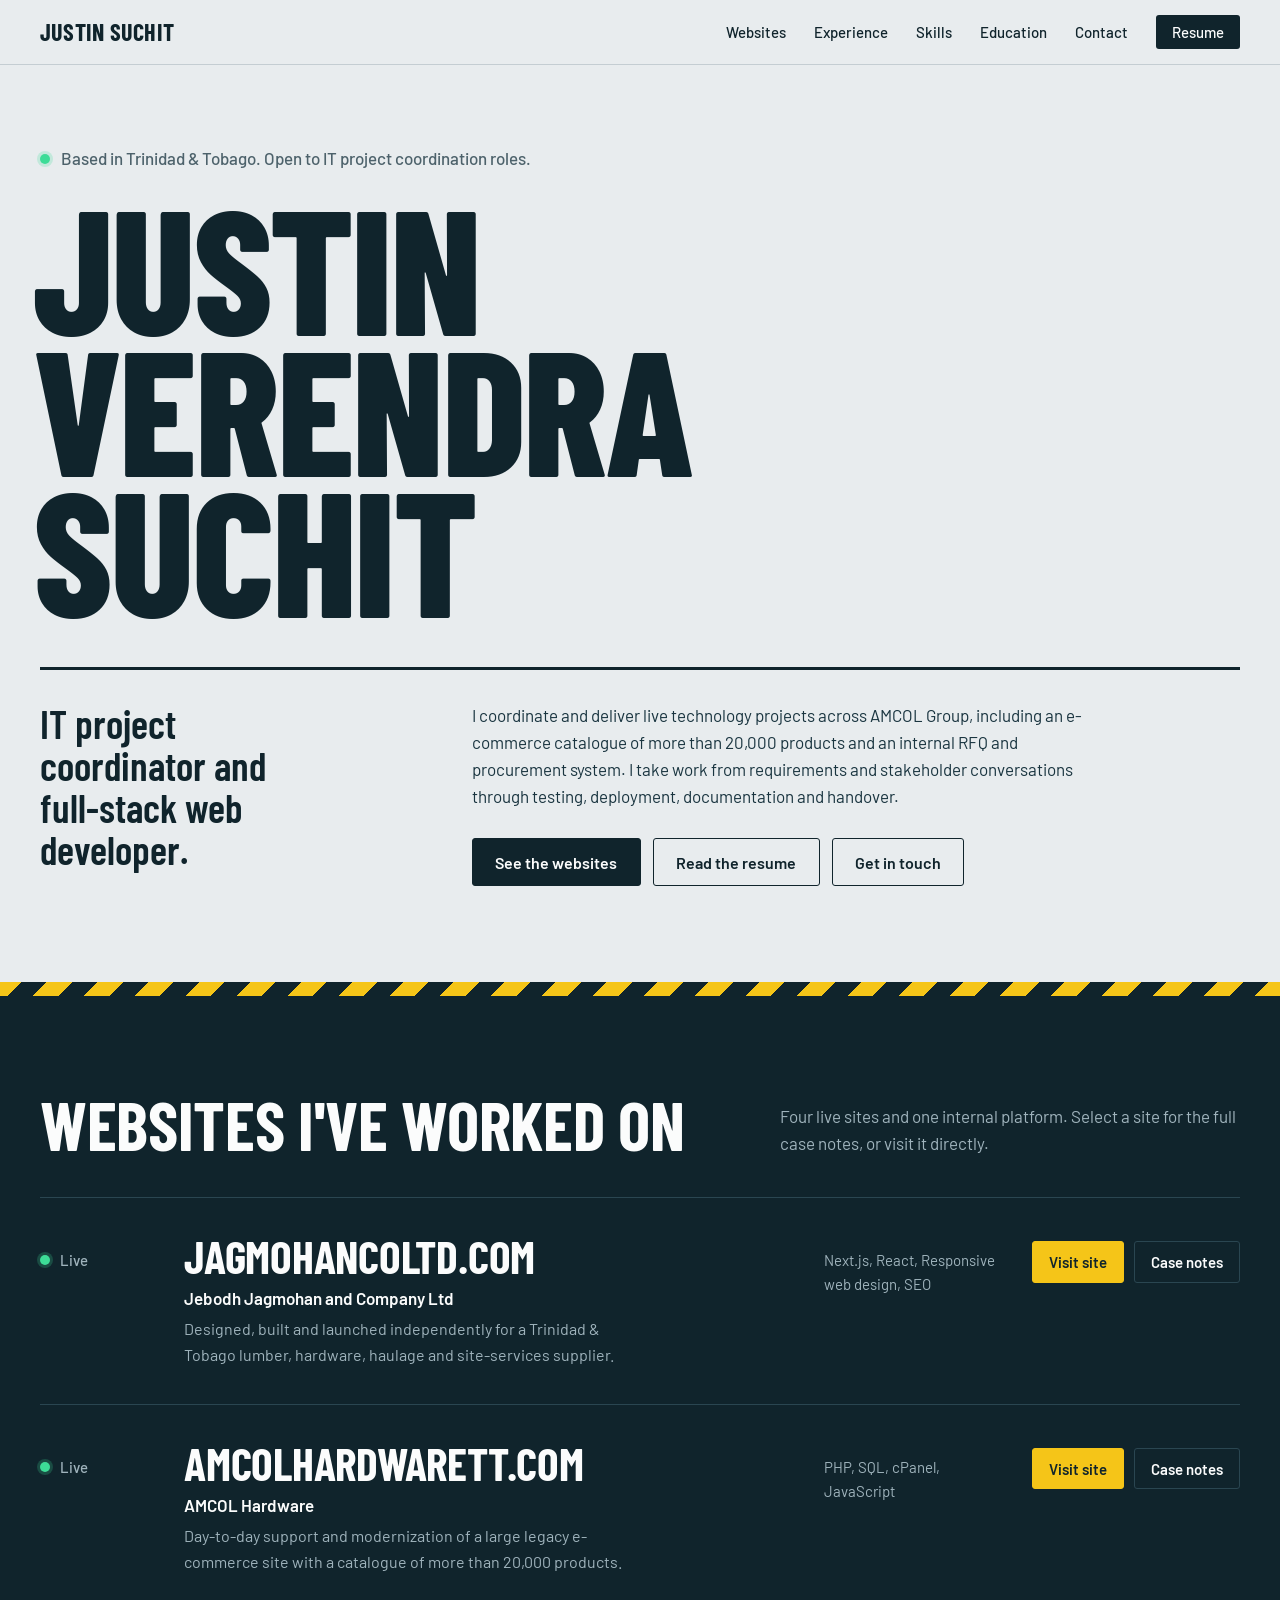
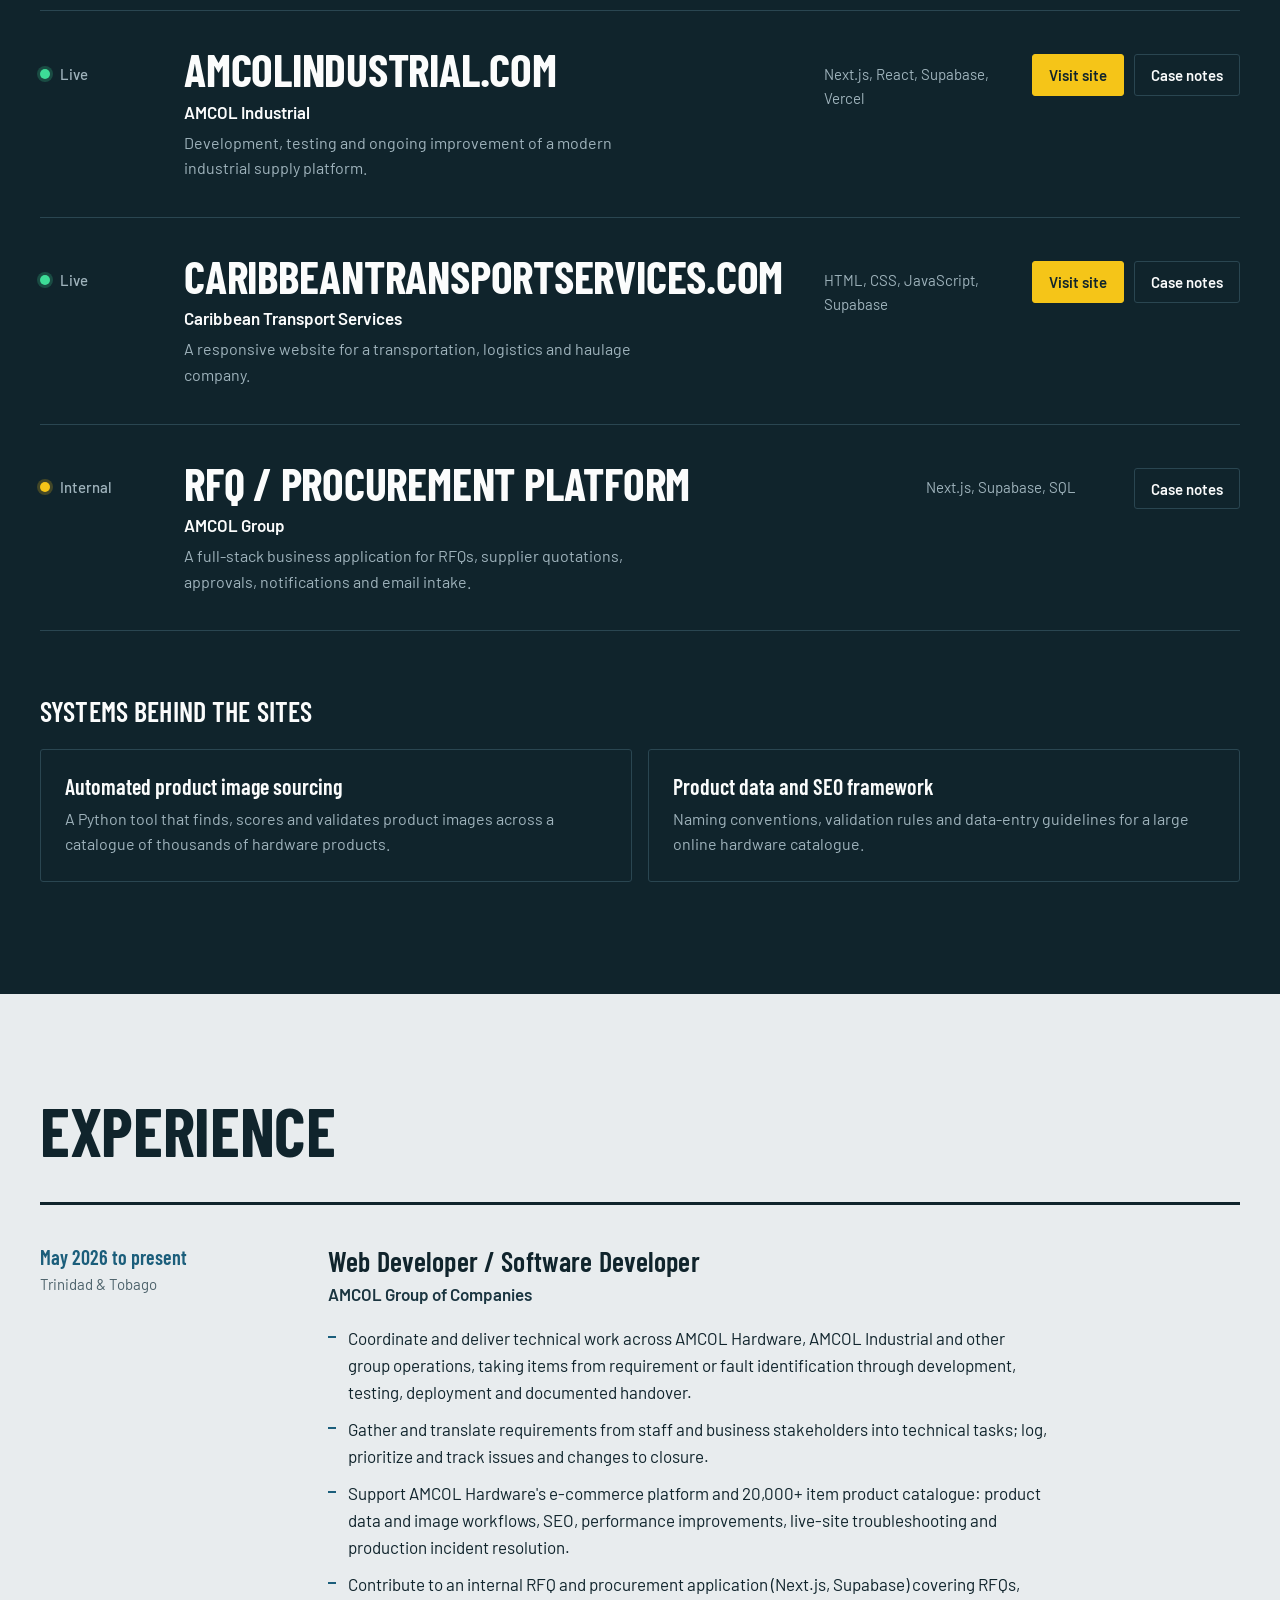
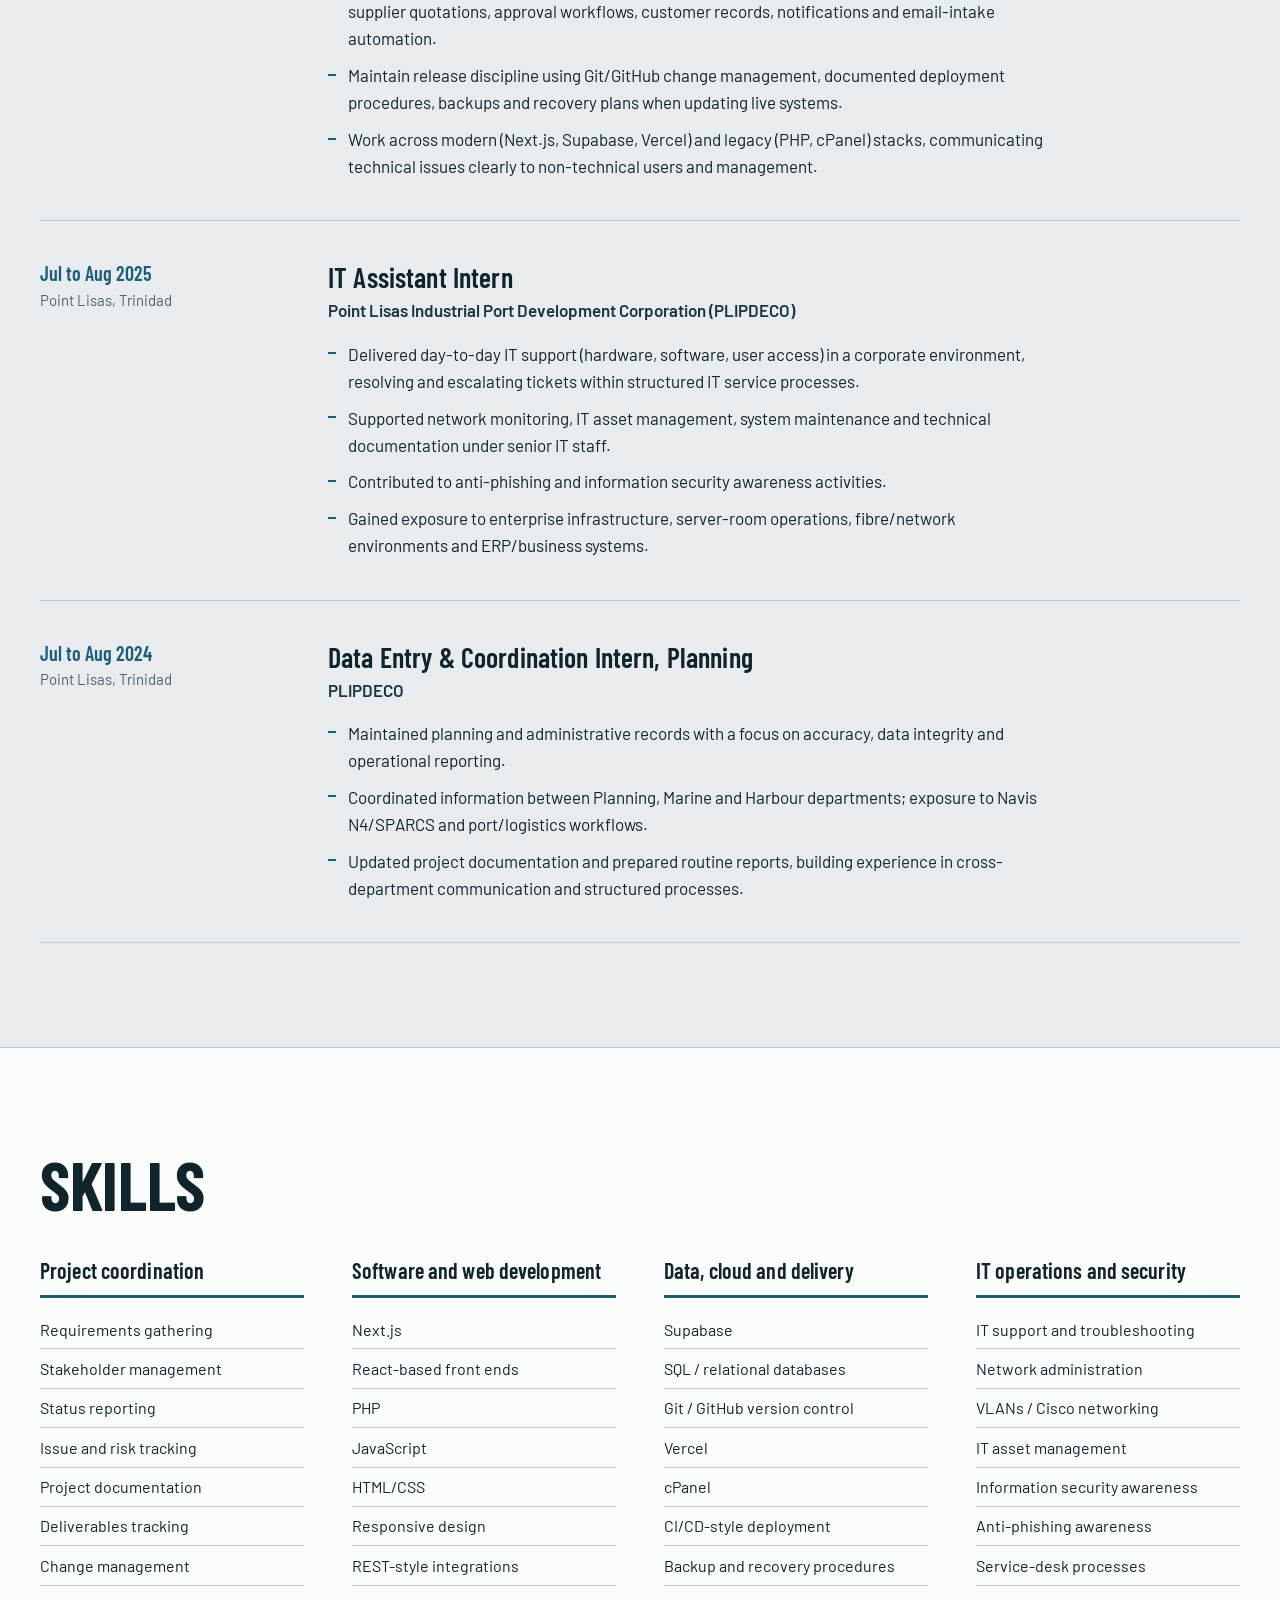
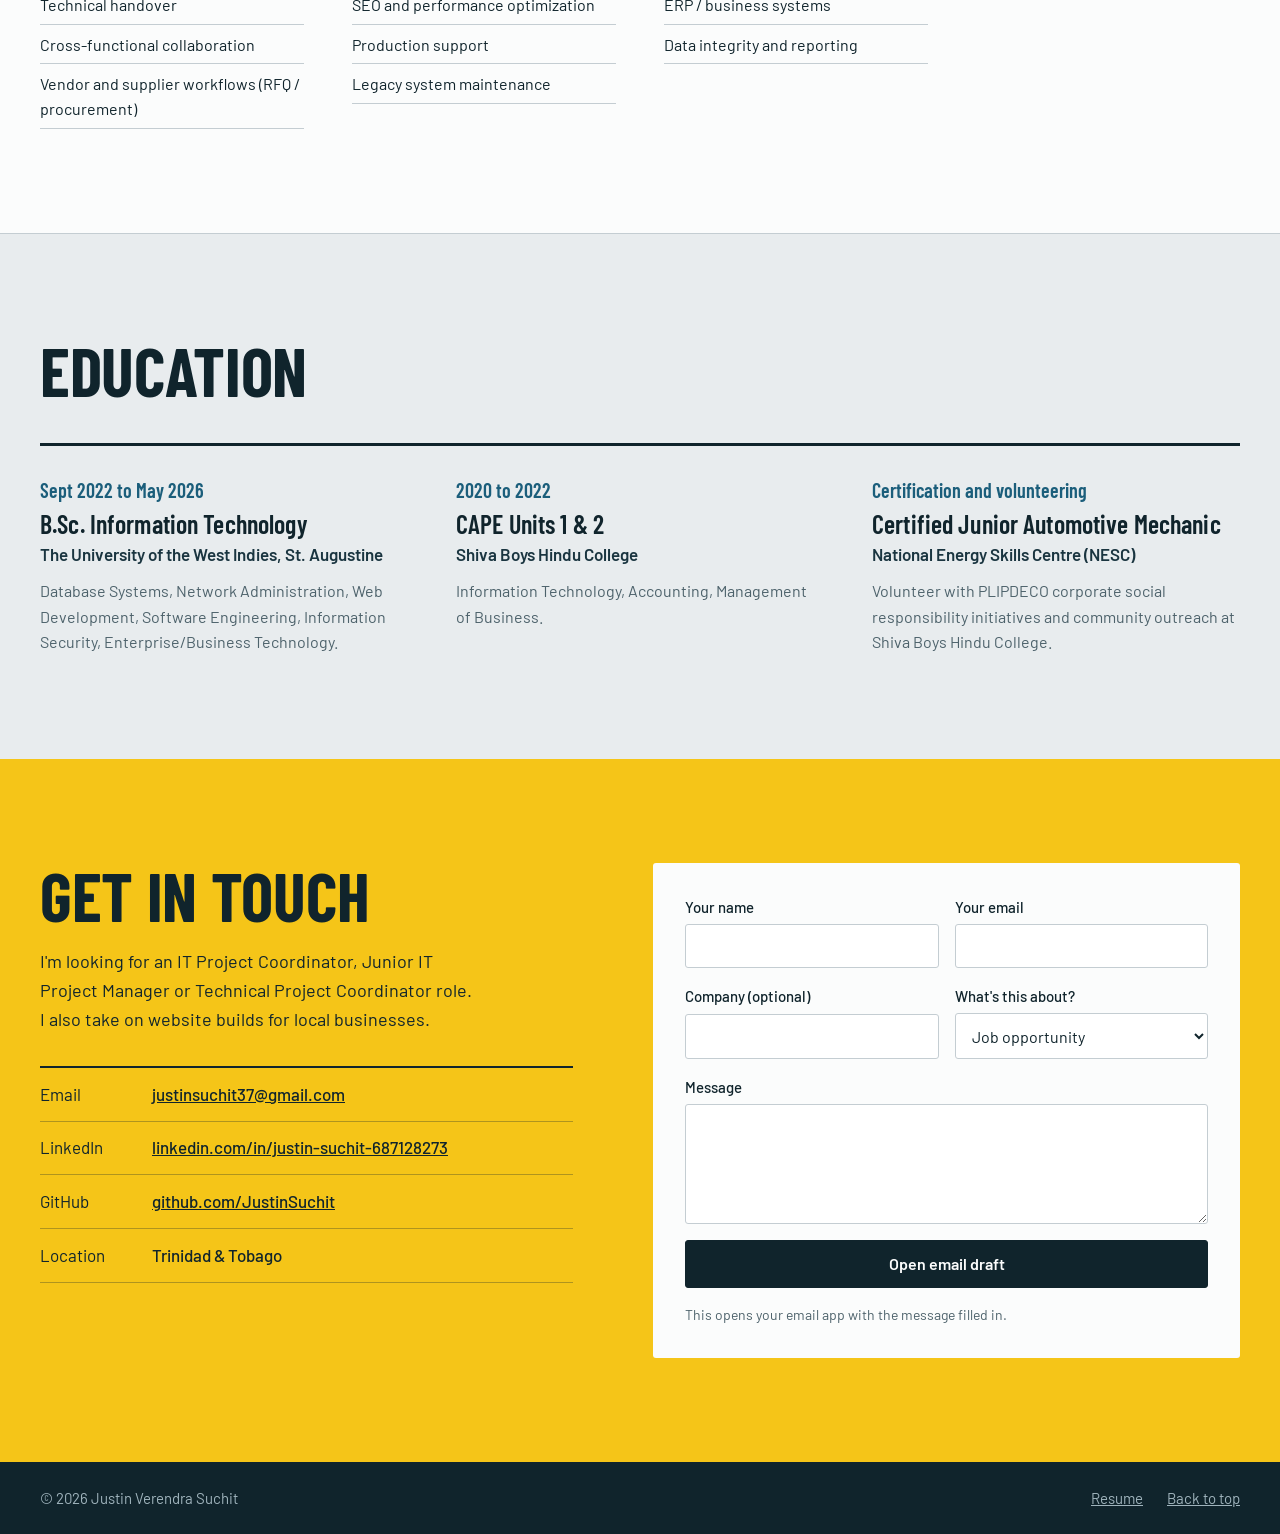
==== commit e4ccd686: "Redesign the site and update content from the new resume Co-Authored-By: Claude Fable 5.2 <noreply@a" ====
--- a/index.html
+++ b/index.html
@@ -3,379 +3,211 @@
 <head>
 <meta charset="UTF-8">
 <meta name="viewport" content="width=device-width, initial-scale=1.0">
-<title>Justin Suchit | IT Graduate, Web Developer &amp; Automation Specialist</title>
-<meta name="description" content="Explore the portfolio of Justin Suchit, an Information Technology graduate with experience in web development, automation, SEO, data management, cloud deployment, and digital transformation.">
+<title>Justin Suchit | IT Project Coordinator &amp; Full-Stack Web Developer</title>
+<meta name="description" content="Justin Suchit is an IT project coordinator and full-stack web developer in Trinidad &amp; Tobago, delivering live websites and business systems for AMCOL Group, Jagmohan Sawmill and Caribbean Transport Services.">
 <meta name="author" content="Justin Suchit">
-<meta name="keywords" content="Justin Suchit, IT graduate, web developer, automation, SEO, data management, cloud deployment, digital transformation, Trinidad and Tobago, portfolio">
 <meta name="robots" content="index, follow">
 <meta property="og:type" content="website">
-<meta property="og:site_name" content="Justin Suchit Portfolio">
-<meta property="og:title" content="Justin Suchit | IT Graduate, Web Developer &amp; Automation Specialist">
-<meta property="og:description" content="Building modern websites, automation systems, and digital solutions that improve how businesses operate.">
-<meta name="twitter:card" content="summary_large_image">
-<meta name="twitter:title" content="Justin Suchit | IT Graduate, Web Developer &amp; Automation Specialist">
-<meta name="twitter:description" content="Building modern websites, automation systems, and digital solutions that improve how businesses operate.">
-<meta name="theme-color" content="#0a0c10">
+<meta property="og:site_name" content="Justin Suchit">
+<meta property="og:title" content="Justin Suchit | IT Project Coordinator &amp; Full-Stack Web Developer">
+<meta property="og:description" content="Live websites and business systems, taken from requirements to deployment and handover.">
+<meta name="twitter:card" content="summary">
+<meta name="theme-color" content="#10242c">
 <link rel="icon" href="favicon.svg" type="image/svg+xml">
-<link rel="preconnect" href="https://fonts.googleapis.com">
-<link rel="preconnect" href="https://fonts.gstatic.com" crossorigin>
-<link href="https://fonts.googleapis.com/css2?family=Inter:wght@400;500;600;700;800&family=JetBrains+Mono:wght@400;500;700&display=swap" rel="stylesheet">
 <link rel="stylesheet" href="styles.css">
 </head>
 <body>
-<a class="skip" href="#about">Skip to content</a>
-
-<header class="site-header" id="siteHeader">
-  <nav class="nav wrap" aria-label="Primary">
-    <a class="logo" href="#home" aria-label="JVS.dev — home">
-      <span class="logo-mark" aria-hidden="true">&gt;_</span>
-      <span class="logo-text">JVS<span class="red">.dev</span></span>
-    </a>
-    <ul class="nav-links" id="navLinks">
-      <li><a href="#home">Home</a></li>
-      <li><a href="#about">About</a></li>
+<a class="skip" href="#sites">Skip to content</a>
+
+<header class="top" id="top">
+  <nav class="wrap top-row" aria-label="Primary">
+    <a class="wordmark" href="#home">Justin Suchit</a>
+    <ul class="top-links" id="topLinks">
+      <li><a href="#sites">Websites</a></li>
       <li><a href="#experience">Experience</a></li>
-      <li><a href="#projects">Projects</a></li>
       <li><a href="#skills">Skills</a></li>
       <li><a href="#education">Education</a></li>
-      <li><a href="#resume">Resume</a></li>
       <li><a href="#contact">Contact</a></li>
+      <li><a class="top-resume" href="resume.html">Resume</a></li>
     </ul>
-    <button class="menu-btn" id="menuBtn" aria-label="Toggle menu" aria-expanded="false" aria-controls="navLinks">
-      <svg width="20" height="20" viewBox="0 0 24 24" fill="none" stroke="currentColor" stroke-width="2" stroke-linecap="round"><path d="M4 6h16M4 12h16M4 18h16"/></svg>
-    </button>
+    <button class="menu" id="menuBtn" aria-expanded="false" aria-controls="topLinks">Menu</button>
   </nav>
 </header>
 
 <main>
-  <!-- HERO -->
   <section id="home" class="hero">
-    <div class="grid-bg" aria-hidden="true"></div>
-    <div class="wrap hero-inner">
-      <div class="hero-copy">
-        <p class="pill"><span class="dot"></span>Open to opportunities</p>
-        <h1>Justin<br><span class="grad">Verendra Suchit</span></h1>
-        <p class="lead">Building modern websites, automation systems, and digital solutions that improve how businesses operate.</p>
-        <p class="sub">IT graduate with practical experience in web development, data management, SEO, automation, cloud deployment, and digital transformation.</p>
-        <div class="cta-row">
-          <a class="btn btn-primary" href="#projects">View Projects <svg width="16" height="16" viewBox="0 0 24 24" fill="none" stroke="currentColor" stroke-width="2" stroke-linecap="round" stroke-linejoin="round"><path d="M5 12h14M13 6l6 6-6 6"/></svg></a>
-          <a class="btn" href="resume.html"><svg width="16" height="16" viewBox="0 0 24 24" fill="none" stroke="currentColor" stroke-width="2" stroke-linecap="round" stroke-linejoin="round"><path d="M12 4v12M6 11l6 6 6-6M5 20h14"/></svg> Resume</a>
-          <a class="btn" href="#contact"><svg width="16" height="16" viewBox="0 0 24 24" fill="none" stroke="currentColor" stroke-width="2" stroke-linecap="round" stroke-linejoin="round"><rect x="3" y="5" width="18" height="14" rx="2"/><path d="m3 7 9 6 9-6"/></svg> Contact</a>
-        </div>
-        <div class="social-row">
-          <a class="icon-btn" href="https://www.linkedin.com/in/justin-suchit" target="_blank" rel="noopener" aria-label="LinkedIn"><svg width="18" height="18" viewBox="0 0 24 24" fill="none" stroke="currentColor" stroke-width="2" stroke-linecap="round" stroke-linejoin="round"><path d="M16 8a6 6 0 0 1 6 6v7h-4v-7a2 2 0 0 0-4 0v7h-4v-7a6 6 0 0 1 6-6z"/><rect x="2" y="9" width="4" height="12"/><circle cx="4" cy="4" r="2"/></svg></a>
-          <a class="icon-btn" href="https://github.com/justinsuchit" target="_blank" rel="noopener" aria-label="GitHub"><svg width="18" height="18" viewBox="0 0 24 24" fill="none" stroke="currentColor" stroke-width="2" stroke-linecap="round" stroke-linejoin="round"><path d="M15 22v-4a4.8 4.8 0 0 0-1-3.5c3 0 6-2 6-5.5.08-1.25-.27-2.48-1-3.5.28-1.15.28-2.35 0-3.5 0 0-1 0-3 1.5-2.64-.5-5.36-.5-8 0C6 2 5 2 5 2c-.3 1.15-.3 2.35 0 3.5A5.403 5.403 0 0 0 4 9c0 3.5 3 5.5 6 5.5-.39.49-.68 1.05-.85 1.65-.17.6-.22 1.23-.15 1.85v4"/><path d="M9 18c-4.510 2-5-2-7-2"/></svg></a>
-        </div>
-      </div>
-
-      <div class="hero-side">
-        <div class="portrait">
-          <span class="portrait-tag"><span class="dot"></span>ONLINE</span>
-          <img src="assets/profile.jpg" alt="Portrait of Justin Suchit" onerror="this.remove()">
-          <div class="portrait-fallback" aria-hidden="true"><span>&gt;_</span><b>JVS</b></div>
-        </div>
-        <ul class="focus-grid">
-          <li><span>WEB</span>Web Development</li>
-          <li><span>AUTO</span>Automation</li>
-          <li><span>DATA</span>Data Management</li>
-          <li><span>SEO</span>SEO</li>
-          <li><span>CLOUD</span>Cloud Deployment</li>
-          <li><span>DX</span>Digital Transformation</li>
-        </ul>
-      </div>
-    </div>
-  </section>
-
-  <!-- ABOUT -->
-  <section id="about" class="section">
-    <div class="wrap">
-      <p class="eyebrow">// 01 — ABOUT</p>
-      <div class="about-grid">
-        <div>
-          <h2>Bridging legacy infrastructure and future-ready automation.</h2>
-          <div class="stats">
-            <div class="stat"><b>2+</b><span>Professional roles</span></div>
-            <div class="stat"><b>6+</b><span>Documented projects</span></div>
-          </div>
-        </div>
-        <div class="prose">
-          <p>I am an Information Technology graduate with practical experience in web development, business process automation, data management, SEO, and digital transformation.</p>
-          <p>My recent projects include modernizing business websites, managing large product catalogues, developing automated product image sourcing systems, creating RFQ workflow designs, improving website security, and deploying applications using modern cloud platforms.</p>
-          <p>I have experience working with both legacy systems and modern technologies — maintaining PHP-based websites while also developing with HTML, CSS, JavaScript, React, Next.js, Supabase, Airtable, Python, GitHub, Vercel, and InMotion Hosting.</p>
-          <p>I am particularly interested in web development, IT project management, cloud technologies, automation, data systems, and digital business transformation.</p>
-        </div>
-      </div>
-
-      <p class="eyebrow mt">// CAREER TRAJECTORY</p>
-      <ol class="trajectory">
-        <li><span class="step">Foundation</span><h3>IT Student</h3><p>BSc Information Technology — UWI St. Augustine</p></li>
-        <li><span class="step">Internship</span><h3>IT Intern — PLIPDECO</h3><p>Help desk, asset tracking, networking, enterprise systems exposure</p></li>
-        <li><span class="step">Professional</span><h3>Web Developer — AMCOL Group</h3><p>Website modernization, product catalogues, automation, SEO</p></li>
-        <li class="current"><span class="step">Current focus</span><h3>Digital Transformation Specialist</h3><p>Automation systems, cloud deployment, AI-assisted development</p></li>
+    <div class="wrap">
+      <p class="avail"><span class="lamp lamp-live"></span>Based in Trinidad &amp; Tobago. Open to IT project coordination roles.</p>
+      <h1>Justin<br>Verendra<br>Suchit</h1>
+      <div class="hero-foot">
+        <img class="hero-photo" src="assets/profile.jpg" alt="Justin Suchit" onerror="this.remove()">
+        <p class="hero-role">IT project coordinator and full-stack web developer.</p>
+        <div class="hero-text">
+          <p>I coordinate and deliver live technology projects across AMCOL Group, including an e-commerce catalogue of more than 20,000 products and an internal RFQ and procurement system. I take work from requirements and stakeholder conversations through testing, deployment, documentation and handover.</p>
+          <div class="actions">
+            <a class="btn btn-solid" href="#sites">See the websites</a>
+            <a class="btn" href="resume.html">Read the resume</a>
+            <a class="btn" href="#contact">Get in touch</a>
+          </div>
+        </div>
+      </div>
+    </div>
+  </section>
+
+  <div class="stripe" aria-hidden="true"></div>
+
+  <section id="sites" class="manifest">
+    <div class="wrap">
+      <div class="manifest-head">
+        <h2>Websites I've worked on</h2>
+        <p>Four live sites and one internal platform. Select a site for the full case notes, or visit it directly.</p>
+      </div>
+      <div class="board" id="board"></div>
+
+      <h3 class="sub-head">Systems behind the sites</h3>
+      <div class="systems" id="systems"></div>
+    </div>
+  </section>
+
+  <section id="experience" class="band">
+    <div class="wrap">
+      <h2>Experience</h2>
+      <ol class="roles">
+        <li class="role">
+          <p class="when">May 2026 to present<span>Trinidad &amp; Tobago</span></p>
+          <div>
+            <h3>Web Developer / Software Developer</h3>
+            <p class="where">AMCOL Group of Companies</p>
+            <ul>
+              <li>Coordinate and deliver technical work across AMCOL Hardware, AMCOL Industrial and other group operations, taking items from requirement or fault identification through development, testing, deployment and documented handover.</li>
+              <li>Gather and translate requirements from staff and business stakeholders into technical tasks; log, prioritize and track issues and changes to closure.</li>
+              <li>Support AMCOL Hardware's e-commerce platform and 20,000+ item product catalogue: product data and image workflows, SEO, performance improvements, live-site troubleshooting and production incident resolution.</li>
+              <li>Contribute to an internal RFQ and procurement application (Next.js, Supabase) covering RFQs, supplier quotations, approval workflows, customer records, notifications and email-intake automation.</li>
+              <li>Maintain release discipline using Git/GitHub change management, documented deployment procedures, backups and recovery plans when updating live systems.</li>
+              <li>Work across modern (Next.js, Supabase, Vercel) and legacy (PHP, cPanel) stacks, communicating technical issues clearly to non-technical users and management.</li>
+            </ul>
+          </div>
+        </li>
+        <li class="role">
+          <p class="when">Jul to Aug 2025<span>Point Lisas, Trinidad</span></p>
+          <div>
+            <h3>IT Assistant Intern</h3>
+            <p class="where">Point Lisas Industrial Port Development Corporation (PLIPDECO)</p>
+            <ul>
+              <li>Delivered day-to-day IT support (hardware, software, user access) in a corporate environment, resolving and escalating tickets within structured IT service processes.</li>
+              <li>Supported network monitoring, IT asset management, system maintenance and technical documentation under senior IT staff.</li>
+              <li>Contributed to anti-phishing and information security awareness activities.</li>
+              <li>Gained exposure to enterprise infrastructure, server-room operations, fibre/network environments and ERP/business systems.</li>
+            </ul>
+          </div>
+        </li>
+        <li class="role">
+          <p class="when">Jul to Aug 2024<span>Point Lisas, Trinidad</span></p>
+          <div>
+            <h3>Data Entry &amp; Coordination Intern, Planning</h3>
+            <p class="where">PLIPDECO</p>
+            <ul>
+              <li>Maintained planning and administrative records with a focus on accuracy, data integrity and operational reporting.</li>
+              <li>Coordinated information between Planning, Marine and Harbour departments; exposure to Navis N4/SPARCS and port/logistics workflows.</li>
+              <li>Updated project documentation and prepared routine reports, building experience in cross-department communication and structured processes.</li>
+            </ul>
+          </div>
+        </li>
       </ol>
     </div>
   </section>
 
-  <!-- EXPERIENCE -->
-  <section id="experience" class="section alt">
-    <div class="wrap">
-      <p class="eyebrow">// 02 — EXPERIENCE</p>
-      <h2>Professional experience</h2>
-      <div class="timeline">
-        <article class="card job">
-          <header>
-            <div>
-              <h3>IT Assistant Intern</h3>
-              <p class="org">Point Lisas Industrial Port (PLIPDECO)</p>
-            </div>
-            <p class="dates">July 2025 — August 2025</p>
-          </header>
-          <p class="muted">Provided technical support and assistance to the IT department, contributing to daily operations and system maintenance.</p>
-          <ul class="bullets">
-            <li>Assisted with hardware and software troubleshooting, reducing downtime for end users.</li>
-            <li>Supported network monitoring and administration tasks under the guidance of senior IT staff.</li>
-            <li>Documented IT procedures and contributed to internal knowledge base improvements.</li>
-          </ul>
-          <ul class="tags"><li>IT Support</li><li>Network Monitoring</li><li>Hardware Troubleshooting</li><li>Knowledge Base</li></ul>
+  <section id="skills" class="band band-tint">
+    <div class="wrap">
+      <h2>Skills</h2>
+      <div class="skills">
+        <div class="skill">
+          <h3>Project coordination</h3>
+          <ul><li>Requirements gathering</li><li>Stakeholder management</li><li>Status reporting</li><li>Issue and risk tracking</li><li>Project documentation</li><li>Deliverables tracking</li><li>Change management</li><li>Technical handover</li><li>Cross-functional collaboration</li><li>Vendor and supplier workflows (RFQ / procurement)</li></ul>
+        </div>
+        <div class="skill">
+          <h3>Software and web development</h3>
+          <ul><li>Next.js</li><li>React-based front ends</li><li>PHP</li><li>JavaScript</li><li>HTML/CSS</li><li>Responsive design</li><li>REST-style integrations</li><li>SEO and performance optimization</li><li>Production support</li><li>Legacy system maintenance</li></ul>
+        </div>
+        <div class="skill">
+          <h3>Data, cloud and delivery</h3>
+          <ul><li>Supabase</li><li>SQL / relational databases</li><li>Git / GitHub version control</li><li>Vercel</li><li>cPanel</li><li>CI/CD-style deployment</li><li>Backup and recovery procedures</li><li>ERP / business systems</li><li>Data integrity and reporting</li></ul>
+        </div>
+        <div class="skill">
+          <h3>IT operations and security</h3>
+          <ul><li>IT support and troubleshooting</li><li>Network administration</li><li>VLANs / Cisco networking</li><li>IT asset management</li><li>Information security awareness</li><li>Anti-phishing awareness</li><li>Service-desk processes</li></ul>
+        </div>
+      </div>
+    </div>
+  </section>
+
+  <section id="education" class="band">
+    <div class="wrap">
+      <h2>Education</h2>
+      <div class="edu">
+        <article>
+          <p class="when">Sept 2022 to May 2026</p>
+          <h3>B.Sc. Information Technology</h3>
+          <p class="where">The University of the West Indies, St. Augustine</p>
+          <p class="detail">Database Systems, Network Administration, Web Development, Software Engineering, Information Security, Enterprise/Business Technology.</p>
         </article>
-
-        <article class="card job">
-          <header>
-            <div>
-              <h3>Data Entry &amp; Coordination Intern</h3>
-              <p class="org">Point Lisas Industrial Port (PLIPDECO)</p>
-            </div>
-            <p class="dates">July 2024 — August 2024</p>
-          </header>
-          <p class="muted">Performed accurate data entry and maintained administrative databases for the Planning Department, ensuring data integrity across records.</p>
-          <ul class="bullets">
-            <li>Assisted the Marine and Harbor Department with coordination tasks, improving inter-departmental communication and workflow efficiency.</li>
-            <li>Reviewed and updated administrative records, contributing to organizational compliance and reporting accuracy.</li>
-            <li>Gained hands-on experience with Navis and SPARCS port operations software used in marine logistics management.</li>
-          </ul>
-          <ul class="tags"><li>Navis</li><li>SPARCS</li><li>Data Entry</li><li>Database Administration</li></ul>
+        <article>
+          <p class="when">2020 to 2022</p>
+          <h3>CAPE Units 1 &amp; 2</h3>
+          <p class="where">Shiva Boys Hindu College</p>
+          <p class="detail">Information Technology, Accounting, Management of Business.</p>
         </article>
-      </div>
-
-      <p class="eyebrow mt">// VOLUNTEER</p>
-      <div class="two-col">
-        <article class="card">
-          <h3>Charity Volunteer</h3>
-          <p class="org">Shiva Boys Hindu College</p>
-          <p class="muted">Supported community outreach and fundraising initiatives.</p>
+        <article>
+          <p class="when">Certification and volunteering</p>
+          <h3>Certified Junior Automotive Mechanic</h3>
+          <p class="where">National Energy Skills Centre (NESC)</p>
+          <p class="detail">Volunteer with PLIPDECO corporate social responsibility initiatives and community outreach at Shiva Boys Hindu College.</p>
         </article>
-        <article class="card">
-          <h3>CSR Volunteer</h3>
-          <p class="org">Point Lisas Industrial Port (PLIPDECO)</p>
-          <p class="muted">Took part in corporate social responsibility activities during the internship.</p>
-        </article>
-      </div>
-    </div>
-  </section>
-
-  <!-- PROJECTS -->
-  <section id="projects" class="section">
-    <div class="wrap">
-      <p class="eyebrow">// 03 — PROJECTS</p>
-      <div class="head-row">
-        <h2>The case ledger</h2>
-        <div class="filters" id="filters" role="group" aria-label="Filter projects">
-          <button class="chip active" data-filter="All">All</button>
-          <button class="chip" data-filter="Web Development">Web Development</button>
-          <button class="chip" data-filter="Automation">Automation</button>
-          <button class="chip" data-filter="Data Management">Data Management</button>
-          <button class="chip" data-filter="Coursework">Coursework</button>
-        </div>
-      </div>
-      <div class="project-grid" id="projectGrid"></div>
-    </div>
-  </section>
-
-  <!-- SKILLS -->
-  <section id="skills" class="section alt">
-    <div class="wrap">
-      <p class="eyebrow">// 04 — SKILLS</p>
-      <h2>Technical stack</h2>
-      <div class="skill-grid">
-        <article class="card skill">
-          <h3><span class="sq"></span>PROGRAMMING</h3>
-          <ul class="tags"><li>JavaScript</li><li>Python</li><li>HTML/CSS</li><li>SQL</li><li>C++</li></ul>
-        </article>
-        <article class="card skill">
-          <h3><span class="sq"></span>DATABASES</h3>
-          <ul class="tags"><li>MySQL</li><li>SQL Server</li><li>Database Design</li><li>OracleLive</li></ul>
-        </article>
-        <article class="card skill">
-          <h3><span class="sq"></span>NETWORKING</h3>
-          <ul class="tags"><li>Cisco Packet Tracer</li><li>VLANs</li><li>Routing &amp; Switching</li><li>Network Troubleshooting</li></ul>
-        </article>
-        <article class="card skill">
-          <h3><span class="sq"></span>CLOUD &amp; OS</h3>
-          <ul class="tags"><li>Windows</li><li>Linux</li><li>Cloud Fundamentals</li><li>OpenStack Management</li></ul>
-        </article>
-        <article class="card skill wide">
-          <h3><span class="sq"></span>PROFESSIONAL</h3>
-          <ul class="tags"><li>Software &amp; Web Development</li><li>Navis &amp; SPARCS</li><li>Database Administration</li><li>ERP Systems</li><li>Data Analytics &amp; Reporting</li><li>Financial Reporting</li><li>Networking</li><li>Inventory Management</li><li>Microsoft Office Suite</li><li>AutoCAD</li><li>Peachtree</li><li>Graphic Design</li><li>Social Media Management</li><li>Budgeting &amp; Forecasting</li></ul>
-        </article>
-      </div>
-    </div>
-  </section>
-
-  <!-- EDUCATION -->
-  <section id="education" class="section">
-    <div class="wrap">
-      <p class="eyebrow">// 05 — EDUCATION</p>
-      <h2>Academic foundation</h2>
-      <div class="timeline">
-        <article class="card job">
-          <header>
-            <div><h3>Bachelor of Science in Information Technology</h3><p class="org">University of the West Indies – St. Augustine</p></div>
-            <p class="dates">Sept 2022 — May 2026</p>
-          </header>
-          <p class="label">Relevant coursework</p>
-          <ul class="tags"><li>Database Systems</li><li>Network Administration</li><li>Web Development</li><li>ERP Systems</li><li>Cloud Computing</li><li>Network Security</li></ul>
-        </article>
-        <article class="card job">
-          <header>
-            <div><h3>Caribbean Advanced Proficiency Examination (CAPE – Units 1 &amp; 2)</h3><p class="org">Shiva Boys Hindu College</p></div>
-            <p class="dates">Sept 2020 — June 2022</p>
-          </header>
-          <p class="label">Relevant coursework</p>
-          <ul class="tags"><li>Information Technology</li><li>Accounting</li><li>Management of Business</li></ul>
-        </article>
-        <article class="card job">
-          <header>
-            <div><h3>Caribbean Secondary Education Certificate (CSEC)</h3><p class="org">Shiva Boys Hindu College</p></div>
-            <p class="dates">Sept 2015 — June 2020</p>
-          </header>
-          <p class="label">Awards</p>
-          <p class="muted">Achieved passes in all subjects</p>
-        </article>
-      </div>
-
-      <p class="eyebrow mt">// CERTIFICATIONS</p>
-      <article class="card cert">
-        <h3>Certified Junior Automotive Mechanic</h3>
-        <p class="org">National Energy Skills Centre (NESC)</p>
-      </article>
-    </div>
-  </section>
-
-  <!-- RESUME -->
-  <section id="resume" class="section alt">
-    <div class="wrap">
-      <p class="eyebrow">// RESUME</p>
-      <div class="resume-grid">
-        <div>
-          <h2>System resume</h2>
-          <p class="muted lg">A complete overview of my experience, projects, skills, and education — available for download and print-friendly viewing.</p>
-          <div class="file card">
-            <div class="file-icon" aria-hidden="true">PDF</div>
-            <div>
-              <b>Justin Verendra Suchit — Resume</b>
-              <span class="muted">Print-friendly — save as PDF from the print dialog</span>
-            </div>
-          </div>
-          <div class="cta-row">
-            <a class="btn btn-primary" href="resume.html">View resume</a>
-            <a class="btn" href="resume.html?print=1">Print / Save PDF</a>
-            <a class="btn" href="#contact">Contact</a>
-          </div>
-        </div>
-        <dl class="card meta">
-          <div><dt>SUMMARY</dt><dd>Junior IT Specialist | Software &amp; Web Development | Data &amp; ERP Systems</dd></div>
-          <div><dt>LOCATION</dt><dd>Trinidad &amp; Tobago</dd></div>
-          <div><dt>STATUS</dt><dd class="green">Open to opportunities</dd></div>
-        </dl>
-      </div>
-    </div>
-  </section>
-
-  <!-- ACTIVITY -->
-  <section class="section alt" aria-labelledby="activityTitle">
-    <div class="wrap">
-      <p class="eyebrow">// ACTIVITY LOG</p>
-      <h2 id="activityTitle">Latest commits</h2>
-      <div class="log">
-        <article class="card log-item">
-          <p class="log-meta"><span class="red">milestone</span> • Jul 21, 2025</p>
-          <h3>Launched portfolio &amp; command center</h3>
-          <p class="muted">Built and deployed a modern portfolio web application showcasing my projects, experience, and skills.</p>
-          <p class="hash">#portfolio #web #vercel</p>
-        </article>
-        <article class="card log-item">
-          <p class="log-meta"><span class="red">project</span> • Dec 14, 2024</p>
-          <h3>Automated product image sourcing pipeline</h3>
-          <p class="muted">Completed a Python automation tool that searches and validates product images across a 20,000+ product catalogue.</p>
-          <p class="hash">#python #automation #web-scraping</p>
-        </article>
-      </div>
-    </div>
-  </section>
-
-  <!-- CONTACT -->
-  <section id="contact" class="section">
+      </div>
+    </div>
+  </section>
+
+  <section id="contact" class="contact">
     <div class="wrap contact-grid">
       <div>
-        <p class="eyebrow">// 06 — CONTACT</p>
-        <h2>Let's connect and build.</h2>
-        <p class="muted lg">Whether you're recruiting, need a website modernized, or want to automate a business process — I'd love to hear from you.</p>
-        <dl class="contact-list">
-          <div><dt>Location</dt><dd>Trinidad &amp; Tobago</dd></div>
-          <div><dt>Email</dt><dd><a href="mailto:justinsuchit37@gmail.com">justinsuchit37@gmail.com</a></dd></div>
-          <div><dt>Availability</dt><dd class="green">Open to opportunities</dd></div>
-        </dl>
-      </div>
-      <form class="card form" id="contactForm">
-        <div class="row">
-          <label>Name *<input name="name" required autocomplete="name"></label>
-          <label>Email *<input name="email" type="email" required autocomplete="email"></label>
-        </div>
-        <div class="row">
-          <label>Company<input name="company" autocomplete="organization"></label>
-          <label>Reason
+        <h2>Get in touch</h2>
+        <p class="contact-lead">I'm looking for an IT Project Coordinator, Junior IT Project Manager or Technical Project Coordinator role. I also take on website builds for local businesses.</p>
+        <ul class="contact-links">
+          <li><span>Email</span><a href="mailto:justinsuchit37@gmail.com">justinsuchit37@gmail.com</a></li>
+          <li><span>LinkedIn</span><a href="https://www.linkedin.com/in/justin-suchit-687128273" target="_blank" rel="noopener">linkedin.com/in/justin-suchit-687128273</a></li>
+          <li><span>GitHub</span><a href="https://github.com/JustinSuchit" target="_blank" rel="noopener">github.com/JustinSuchit</a></li>
+          <li><span>Location</span>Trinidad &amp; Tobago</li>
+        </ul>
+      </div>
+      <form class="form" id="contactForm">
+        <div class="pair">
+          <label>Your name<input name="name" required autocomplete="name"></label>
+          <label>Your email<input name="email" type="email" required autocomplete="email"></label>
+        </div>
+        <div class="pair">
+          <label>Company (optional)<input name="company" autocomplete="organization"></label>
+          <label>What's this about?
             <select name="reason">
-              <option>Job opportunity</option><option>Freelance project</option><option>Collaboration</option><option>General inquiry</option><option>Other</option>
+              <option>Job opportunity</option><option>Website project</option><option>Collaboration</option><option>General question</option>
             </select>
           </label>
         </div>
-        <label>Subject<input name="subject"></label>
-        <label>Message *<textarea name="message" rows="5" required></textarea></label>
-        <button class="btn btn-primary" type="submit">Send message</button>
-        <p class="form-note" id="formNote" role="status">Opens your email app with the message ready to send.</p>
+        <label>Message<textarea name="message" rows="5" required></textarea></label>
+        <button class="btn btn-solid" type="submit">Open email draft</button>
+        <p class="form-note" id="formNote" role="status">This opens your email app with the message filled in.</p>
       </form>
     </div>
   </section>
 </main>
 
-<footer class="footer">
-  <div class="wrap footer-top">
-    <div>
-      <h2>Let's build something systematic.</h2>
-      <p class="muted">Open to roles in web development, automation, IT project coordination, and digital transformation.</p>
-      <div class="cta-row">
-        <a class="btn btn-primary" href="#contact">Contact Me</a>
-        <a class="btn" href="resume.html">View Resume</a>
-      </div>
-    </div>
-    <div>
-      <p class="eyebrow">COORDINATES</p>
-      <p>Trinidad &amp; Tobago</p>
-      <div class="social-row">
-        <a class="icon-btn" href="https://github.com/justinsuchit" target="_blank" rel="noopener" aria-label="GitHub">GH</a>
-        <a class="icon-btn" href="https://www.linkedin.com/in/justin-suchit" target="_blank" rel="noopener" aria-label="LinkedIn">in</a>
-      </div>
-    </div>
-  </div>
-  <div class="wrap footer-bottom">
-    <p>© <span id="year">2026</span> Justin Verendra Suchit. All systems operational.</p>
-    <a href="#home">Back to top ↑</a>
+<footer class="foot">
+  <div class="wrap foot-row">
+    <p>© <span id="year">2026</span> Justin Verendra Suchit</p>
+    <p><a href="resume.html">Resume</a><a href="#home">Back to top</a></p>
   </div>
 </footer>
 
-<dialog id="projectDialog" class="dialog" aria-labelledby="dlgTitle">
-  <div id="dialogBody"></div>
-</dialog>
+<dialog id="caseDialog" class="case" aria-labelledby="caseTitle"><div id="caseBody"></div></dialog>
 
 <script src="script.js"></script>
 </body>
--- a/styles.css
+++ b/styles.css
@@ -1,241 +1,196 @@
+@font-face { font-family: "Barlow"; font-weight: 400; font-style: normal; font-display: swap; src: url("assets/fonts/barlow-latin-400-normal.woff2") format("woff2"); }
+@font-face { font-family: "Barlow"; font-weight: 500; font-style: normal; font-display: swap; src: url("assets/fonts/barlow-latin-500-normal.woff2") format("woff2"); }
+@font-face { font-family: "Barlow"; font-weight: 600; font-style: normal; font-display: swap; src: url("assets/fonts/barlow-latin-600-normal.woff2") format("woff2"); }
+@font-face { font-family: "Barlow Condensed"; font-weight: 600; font-style: normal; font-display: swap; src: url("assets/fonts/barlow-condensed-latin-600-normal.woff2") format("woff2"); }
+@font-face { font-family: "Barlow Condensed"; font-weight: 700; font-style: normal; font-display: swap; src: url("assets/fonts/barlow-condensed-latin-700-normal.woff2") format("woff2"); }
+@font-face { font-family: "Barlow Condensed"; font-weight: 800; font-style: normal; font-display: swap; src: url("assets/fonts/barlow-condensed-latin-800-normal.woff2") format("woff2"); }
+
+/* Palette: galvanized steel, port ink, container blue, hi-vis yellow */
 :root {
-  --bg: hsl(222 23% 5%);
-  --fg: hsl(210 20% 98%);
-  --card: hsl(222 18% 8%);
-  --secondary: hsl(222 18% 13%);
-  --muted: hsl(215 16% 60%);
-  --border: hsl(222 18% 16%);
-  --primary: hsl(0 84% 60%);
-  --accent: hsl(142 71% 45%);
-  --amber: hsl(43 74% 66%);
-  --radius: 0.75rem;
-  --sans: "Inter", ui-sans-serif, system-ui, sans-serif;
-  --mono: "JetBrains Mono", ui-monospace, SFMono-Regular, Menlo, Monaco, Consolas, monospace;
+  --steel: #e8ecee;
+  --paper: #fbfcfc;
+  --ink: #10242c;
+  --ink-2: #1a3540;
+  --blue: #1b5e7b;
+  --yellow: #f5c518;
+  --live: #3ddc97;
+  --line: #c4cdd2;
+  --soft: #4d626b;
+  --on-ink-soft: #9fb3bc;
+  --on-ink-line: #2a4651;
+  --display: "Barlow Condensed", "Arial Narrow", Impact, sans-serif;
+  --body: "Barlow", system-ui, -apple-system, "Segoe UI", sans-serif;
 }
 
 *, *::before, *::after { box-sizing: border-box; }
-html { scroll-behavior: smooth; scroll-padding-top: 80px; }
-body {
-  margin: 0; background: var(--bg); color: var(--fg);
-  font-family: var(--sans); font-size: 16px; line-height: 1.6;
-  -webkit-font-smoothing: antialiased;
-}
-h1, h2, h3, p, ul, ol, dl, dd { margin: 0; }
+html { scroll-behavior: smooth; scroll-padding-top: 5rem; }
+body { margin: 0; background: var(--steel); color: var(--ink); font: 400 1.0625rem/1.6 var(--body); -webkit-font-smoothing: antialiased; }
+h1, h2, h3, p, ul, ol { margin: 0; }
 ul, ol { padding: 0; list-style: none; }
-a { color: inherit; text-decoration: none; }
+a { color: inherit; }
 img { max-width: 100%; display: block; }
-:focus-visible { outline: 2px solid var(--primary); outline-offset: 3px; border-radius: 4px; }
+:focus-visible { outline: 3px solid var(--yellow); outline-offset: 3px; }
+.wrap { max-width: 82rem; margin: 0 auto; padding: 0 1.25rem; }
+@media (min-width: 900px) { .wrap { padding: 0 2.5rem; } }
+.skip { position: absolute; left: -999px; top: .5rem; z-index: 99; background: var(--ink); color: var(--paper); padding: .5rem 1rem; }
+.skip:focus { left: .5rem; }
 
-.wrap { max-width: 80rem; margin: 0 auto; padding: 0 1.25rem; }
-@media (min-width: 1024px) { .wrap { padding: 0 2rem; } }
-
-.skip { position: absolute; left: -999px; top: 0; background: var(--primary); color: #fff; padding: .5rem 1rem; z-index: 100; }
-.skip:focus { left: 1rem; top: 1rem; }
-
-.red { color: var(--primary); }
-.green { color: var(--accent); }
-.muted { color: var(--muted); }
-.muted.lg { font-size: 1.0625rem; margin-top: 1rem; max-width: 36rem; }
-.mt { margin-top: 5rem; }
+h2 { font: 700 clamp(2.5rem, 6vw, 4.25rem)/.95 var(--display); text-transform: uppercase; letter-spacing: -.005em; }
+h3 { font: 600 1.375rem/1.2 var(--display); letter-spacing: .005em; }
 
 /* Header */
-.site-header { position: fixed; inset: 0 0 auto 0; z-index: 50; transition: background .3s, border-color .3s; border-bottom: 1px solid transparent; }
-.site-header.scrolled { background: hsl(222 23% 5% / .85); backdrop-filter: blur(12px); border-bottom-color: var(--border); }
-.nav { height: 4rem; display: flex; align-items: center; justify-content: space-between; }
-.logo { display: flex; align-items: center; gap: .625rem; font-family: var(--mono); font-weight: 700; font-size: .875rem; letter-spacing: .04em; }
-.logo-mark { width: 2.25rem; height: 2.25rem; display: grid; place-items: center; border-radius: .5rem; background: hsl(0 84% 60% / .12); border: 1px solid hsl(0 84% 60% / .35); color: var(--primary); font-size: .8rem; }
-.nav-links { display: flex; gap: .25rem; }
-.nav-links a { padding: .5rem .75rem; font-size: .875rem; color: var(--muted); border-radius: .5rem; transition: color .2s, background .2s; }
-.nav-links a:hover, .nav-links a.active { color: var(--fg); background: var(--secondary); }
-.menu-btn { display: none; width: 2.5rem; height: 2.5rem; border: 1px solid var(--border); border-radius: .5rem; background: transparent; color: var(--fg); cursor: pointer; place-items: center; }
-@media (max-width: 1023px) {
-  .menu-btn { display: grid; }
-  .nav-links { display: none; position: absolute; top: 4rem; left: 0; right: 0; flex-direction: column; padding: .75rem 1.25rem 1rem; background: hsl(222 23% 5% / .97); border-bottom: 1px solid var(--border); }
-  .nav-links.open { display: flex; }
-  .nav-links a { display: block; padding: .75rem; font-size: 1rem; }
+.top { position: sticky; top: 0; z-index: 40; background: var(--steel); border-bottom: 1px solid var(--line); }
+.top-row { display: flex; align-items: center; justify-content: space-between; height: 4rem; }
+.wordmark { font: 700 1.5rem/1 var(--display); text-transform: uppercase; text-decoration: none; letter-spacing: .01em; }
+.top-links { display: flex; align-items: center; gap: 1.75rem; }
+.top-links a { text-decoration: none; font-weight: 500; font-size: .9375rem; padding: .25rem 0; border-bottom: 2px solid transparent; }
+.top-links a:hover, .top-links a.on { border-bottom-color: var(--ink); }
+.top-links .top-resume { background: var(--ink); color: var(--paper); padding: .5rem 1rem; border: 0; border-radius: 3px; }
+.top-links .top-resume:hover { background: var(--blue); }
+.menu { display: none; font: 600 .9375rem var(--body); background: none; border: 1.5px solid var(--ink); border-radius: 3px; padding: .4rem .8rem; color: var(--ink); cursor: pointer; }
+@media (max-width: 820px) {
+  .menu { display: block; }
+  .top-links { display: none; position: absolute; top: 4rem; left: 0; right: 0; flex-direction: column; align-items: stretch; gap: 0; background: var(--steel); border-bottom: 1px solid var(--line); padding: .5rem 1.25rem 1.25rem; }
+  .top-links.open { display: flex; }
+  .top-links a { display: block; padding: .8rem 0; border-bottom: 1px solid var(--line); }
+  .top-links .top-resume { margin-top: 1rem; text-align: center; }
 }
 
 /* Buttons */
-.btn { display: inline-flex; align-items: center; gap: .5rem; height: 3rem; padding: 0 1.5rem; border-radius: var(--radius); border: 1px solid var(--border); background: transparent; color: var(--fg); font: 500 .875rem var(--sans); cursor: pointer; transition: background .2s, opacity .2s, border-color .2s; }
-.btn:hover { background: var(--secondary); }
-.btn-primary { background: var(--primary); border-color: var(--primary); color: #fff; }
-.btn-primary:hover { background: var(--primary); opacity: .9; }
-.icon-btn { width: 3rem; height: 3rem; display: grid; place-items: center; border: 1px solid var(--border); border-radius: var(--radius); font: 500 .8rem var(--mono); transition: color .2s, border-color .2s; }
-.icon-btn:hover { color: var(--primary); border-color: hsl(0 84% 60% / .4); }
-.cta-row { display: flex; flex-wrap: wrap; gap: .75rem; margin-top: 2rem; }
-.social-row { display: flex; gap: .75rem; margin-top: 1.5rem; }
+.btn { display: inline-flex; align-items: center; justify-content: center; min-height: 3rem; padding: 0 1.4rem; border: 1.5px solid var(--ink); border-radius: 3px; background: transparent; color: var(--ink); font: 600 1rem var(--body); text-decoration: none; cursor: pointer; transition: background .15s, color .15s; }
+.btn:hover { background: var(--ink); color: var(--paper); }
+.btn-solid { background: var(--ink); color: var(--paper); }
+.btn-solid:hover { background: var(--blue); border-color: var(--blue); }
+.actions { display: flex; flex-wrap: wrap; gap: .75rem; margin-top: 1.75rem; }
+
+.lamp { display: inline-block; width: .625rem; height: .625rem; border-radius: 50%; flex: none; }
+.lamp-live { background: var(--live); box-shadow: 0 0 0 3px rgb(61 220 151 / .22); }
+.lamp-internal { background: var(--yellow); box-shadow: 0 0 0 3px rgb(245 197 24 / .22); }
 
 /* Hero */
-.hero { position: relative; min-height: 100vh; display: flex; align-items: center; padding: 7rem 0 4rem; overflow: hidden; }
-.grid-bg { position: absolute; inset: 0; pointer-events: none;
-  background-image: linear-gradient(hsl(222 18% 16% / .45) 1px, transparent 1px), linear-gradient(90deg, hsl(222 18% 16% / .45) 1px, transparent 1px);
-  background-size: 48px 48px;
-  mask-image: radial-gradient(ellipse 80% 70% at 50% 30%, #000 30%, transparent 85%);
-  -webkit-mask-image: radial-gradient(ellipse 80% 70% at 50% 30%, #000 30%, transparent 85%);
+.hero { padding: 3.5rem 0 4.5rem; }
+@media (min-width: 900px) { .hero { padding: 5rem 0 6rem; } }
+.avail { display: flex; align-items: center; gap: .7rem; font-weight: 500; color: var(--soft); margin-bottom: 1.5rem; }
+h1 { font: 800 clamp(4.5rem, 14vw, 11rem)/.8 var(--display); text-transform: uppercase; letter-spacing: -.015em; margin-left: -.04em; }
+.hero-foot { display: grid; gap: 1.5rem; margin-top: 3rem; padding-top: 2rem; border-top: 3px solid var(--ink); }
+.hero-role { font: 600 clamp(1.75rem, 3.2vw, 2.5rem)/1.05 var(--display); max-width: 16ch; }
+.hero-text p { max-width: 62ch; color: var(--ink-2); }
+.hero-photo { width: 8.5rem; aspect-ratio: 4 / 5; object-fit: cover; border-radius: 3px; }
+@media (min-width: 900px) {
+  .hero-foot { grid-template-columns: auto minmax(14rem, 1fr) 2fr; gap: 3rem; align-items: start; }
+  .hero-foot:not(:has(.hero-photo)) { grid-template-columns: minmax(14rem, 1fr) 2fr; }
 }
-.hero::after { content: ""; position: absolute; width: 40rem; height: 40rem; right: -10rem; top: 10%; background: radial-gradient(circle, hsl(0 84% 60% / .13), transparent 65%); pointer-events: none; }
-.hero-inner { position: relative; z-index: 1; display: grid; gap: 3.5rem; width: 100%; }
-@media (min-width: 1024px) { .hero-inner { grid-template-columns: 1.2fr .8fr; align-items: center; } }
-.pill { display: inline-flex; align-items: center; gap: .5rem; padding: .375rem .875rem; border: 1px solid var(--border); border-radius: 999px; background: hsl(222 18% 8% / .7); font: 400 .75rem var(--mono); color: var(--muted); letter-spacing: .04em; margin-bottom: 1.75rem; }
-.dot { width: .4rem; height: .4rem; border-radius: 50%; background: var(--accent); box-shadow: 0 0 0 0 hsl(142 71% 45% / .6); animation: pulse 2s infinite; }
-@keyframes pulse { 70% { box-shadow: 0 0 0 6px hsl(142 71% 45% / 0); } 100% { box-shadow: 0 0 0 0 hsl(142 71% 45% / 0); } }
-h1 { font-size: clamp(3rem, 9vw, 6rem); font-weight: 800; letter-spacing: -.025em; line-height: .95; text-wrap: balance; }
-.grad { background: linear-gradient(100deg, var(--primary) 20%, var(--accent) 95%); -webkit-background-clip: text; background-clip: text; color: transparent; }
-.lead { margin-top: 1.5rem; font-size: clamp(1.125rem, 2vw, 1.25rem); color: var(--muted); max-width: 42rem; line-height: 1.625; }
-.sub { margin-top: .75rem; font-size: .875rem; color: hsl(215 16% 60% / .8); max-width: 36rem; }
 
-.hero-side { display: grid; gap: 1.5rem; }
-.portrait { position: relative; aspect-ratio: 4 / 5; max-width: 22rem; width: 100%; margin: 0 auto; border-radius: 1rem; border: 1px solid var(--border); background: var(--card); overflow: hidden; box-shadow: 0 0 80px -20px hsl(0 84% 60% / .45); }
-.portrait img { position: absolute; inset: 0; width: 100%; height: 100%; object-fit: cover; z-index: 1; }
-.portrait-fallback { position: absolute; inset: 0; display: grid; place-content: center; text-align: center; gap: .25rem; font-family: var(--mono); color: var(--primary);
-  background: radial-gradient(circle at 50% 35%, hsl(0 84% 60% / .16), transparent 60%), repeating-linear-gradient(0deg, transparent 0 3px, hsl(222 18% 16% / .35) 3px 4px); }
-.portrait-fallback b { font-size: 3.5rem; color: var(--fg); letter-spacing: .08em; }
-.portrait-tag { position: absolute; top: .75rem; right: .75rem; z-index: 2; display: inline-flex; align-items: center; gap: .4rem; padding: .25rem .625rem; border-radius: 999px; background: hsl(222 23% 5% / .8); border: 1px solid var(--border); font: 700 .65rem var(--mono); letter-spacing: .1em; }
-.focus-grid { display: grid; grid-template-columns: repeat(3, 1fr); border-top: 1px solid var(--border); }
-.focus-grid li { padding: 1rem .75rem 1rem 0; font-size: .875rem; font-weight: 600; line-height: 1.35; }
-.focus-grid span { display: block; font: 400 .65rem var(--mono); color: var(--primary); letter-spacing: .1em; margin-bottom: .25rem; }
+.stripe { height: 14px; background: repeating-linear-gradient(-45deg, var(--yellow) 0 18px, var(--ink) 18px 36px); }
 
-/* Sections */
-.section { position: relative; padding: 6rem 0; }
-@media (min-width: 1024px) { .section { padding: 8rem 0; } }
-.section.alt { border-top: 1px solid var(--border); background: hsl(222 18% 8% / .2); }
-.eyebrow { font: 400 .75rem var(--mono); color: var(--primary); letter-spacing: .04em; margin-bottom: .75rem; text-transform: uppercase; }
-h2 { font-size: clamp(2.25rem, 4vw, 3rem); font-weight: 800; letter-spacing: -.025em; line-height: 1.1; text-wrap: balance; }
-.section > .wrap > h2 { margin-bottom: 3rem; }
-h3 { font-size: 1.125rem; font-weight: 700; line-height: 1.35; }
+/* Manifest board */
+.manifest { background: var(--ink); color: var(--paper); padding: 4.5rem 0 5rem; }
+@media (min-width: 900px) { .manifest { padding: 6rem 0 7rem; } }
+.manifest-head { display: grid; gap: 1rem; margin-bottom: 2.5rem; }
+.manifest-head p { color: var(--on-ink-soft); max-width: 46ch; }
+@media (min-width: 900px) { .manifest-head { grid-template-columns: 1fr auto; align-items: end; } }
 
-.card { background: var(--card); border: 1px solid var(--border); border-radius: var(--radius); padding: 1.5rem; }
-@media (min-width: 768px) { .card { padding: 2rem; } }
-.tags { display: flex; flex-wrap: wrap; gap: .5rem; }
-.tags li { padding: .25rem .625rem; border: 1px solid var(--border); border-radius: .375rem; background: var(--secondary); font: 400 .72rem var(--mono); color: var(--muted); }
-.org { color: var(--primary); font-size: .9rem; font-weight: 500; margin-top: .125rem; }
-.dates, .label { font: 400 .75rem var(--mono); color: var(--muted); letter-spacing: .03em; }
-.label { text-transform: uppercase; margin-bottom: .625rem; }
+.board { border-top: 1px solid var(--on-ink-line); }
+.site { display: grid; gap: .75rem 2rem; padding: 1.75rem 0; border-bottom: 1px solid var(--on-ink-line); grid-template-columns: 1fr; }
+.site-status { display: flex; align-items: center; gap: .6rem; font-weight: 500; font-size: .9375rem; color: var(--on-ink-soft); }
+.site-name { all: unset; cursor: pointer; display: block; font: 700 clamp(1.45rem, 6.4vw, 2.85rem)/.95 var(--display); text-transform: uppercase; letter-spacing: -.005em; overflow-wrap: anywhere; transition: color .15s; }
+.site-name:hover { color: var(--yellow); }
+.site-name:focus-visible { outline: 3px solid var(--yellow); outline-offset: 4px; }
+.site-client { font-weight: 600; margin-top: .5rem; }
+.site-desc { color: var(--on-ink-soft); max-width: 52ch; margin-top: .25rem; font-size: 1rem; }
+.site-stack { color: var(--on-ink-soft); font-size: .9375rem; }
+.site-links { display: flex; flex-wrap: wrap; gap: .6rem; align-items: start; }
+.site-links a, .site-links button { font: 600 .9375rem var(--body); min-height: 2.6rem; padding: 0 1rem; display: inline-flex; align-items: center; border-radius: 3px; border: 1.5px solid var(--on-ink-line); background: transparent; color: var(--paper); text-decoration: none; cursor: pointer; white-space: nowrap; transition: border-color .15s, background .15s, color .15s; }
+.site-links a { background: var(--yellow); border-color: var(--yellow); color: var(--ink); }
+.site-links a:hover { background: var(--paper); border-color: var(--paper); }
+.site-links button:hover { border-color: var(--paper); }
+@media (min-width: 1000px) {
+  .site { grid-template-columns: 7rem minmax(0, 1fr) 11rem auto; align-items: start; padding: 2.25rem 0; }
+  .site-status { padding-top: .9rem; }
+  .site-stack { padding-top: .9rem; }
+  .site-links { padding-top: .45rem; justify-content: flex-end; }
+}
 
-/* About */
-.about-grid { display: grid; gap: 3rem; }
-@media (min-width: 1024px) { .about-grid { grid-template-columns: 1fr 1.1fr; gap: 5rem; } }
-.stats { display: flex; gap: 3rem; margin-top: 2.5rem; }
-.stat b { display: block; font-size: 3rem; font-weight: 800; color: var(--primary); line-height: 1; }
-.stat span { font: 400 .75rem var(--mono); color: var(--muted); text-transform: uppercase; letter-spacing: .06em; }
-.prose { display: grid; gap: 1.125rem; color: var(--muted); font-size: 1.0625rem; }
-.prose p:first-child { color: var(--fg); font-size: 1.1875rem; }
-.trajectory { display: grid; gap: 1rem; margin-top: 1.5rem; }
-@media (min-width: 768px) { .trajectory { grid-template-columns: repeat(2, 1fr); } }
-@media (min-width: 1100px) { .trajectory { grid-template-columns: repeat(4, 1fr); } }
-.trajectory li { background: var(--card); border: 1px solid var(--border); border-top: 2px solid var(--border); border-radius: var(--radius); padding: 1.25rem; }
-.trajectory li.current { border-top-color: var(--accent); }
-.trajectory li.current .step { color: var(--accent); }
-.step { font: 400 .7rem var(--mono); color: var(--primary); text-transform: uppercase; letter-spacing: .08em; }
-.trajectory h3 { margin-top: .25rem; font-size: 1rem; }
-.trajectory p { margin-top: .5rem; color: var(--muted); font-size: .875rem; }
+.sub-head { margin: 4rem 0 1.25rem; font-size: 1.75rem; text-transform: uppercase; }
+.systems { display: grid; gap: 1rem; }
+@media (min-width: 800px) { .systems { grid-template-columns: 1fr 1fr; } }
+.system { all: unset; box-sizing: border-box; cursor: pointer; display: block; padding: 1.5rem; border: 1px solid var(--on-ink-line); border-radius: 3px; transition: border-color .15s; }
+.system:hover { border-color: var(--yellow); }
+.system:focus-visible { outline: 3px solid var(--yellow); outline-offset: 3px; }
+.system b { display: block; font: 600 1.375rem/1.15 var(--display); }
+.system span { display: block; color: var(--on-ink-soft); font-size: 1rem; margin-top: .4rem; }
 
-/* Experience / education */
-.timeline { display: grid; gap: 1.25rem; }
-.job header { display: flex; flex-wrap: wrap; justify-content: space-between; gap: .5rem 1.5rem; margin-bottom: 1rem; }
-.bullets { display: grid; gap: .5rem; margin: 1rem 0 1.25rem; }
-.bullets li { position: relative; padding-left: 1.25rem; color: hsl(210 20% 98% / .85); font-size: .95rem; }
-.bullets li::before { content: "▸"; position: absolute; left: 0; color: var(--primary); }
-.two-col { display: grid; gap: 1.25rem; margin-top: 1.5rem; }
-@media (min-width: 768px) { .two-col { grid-template-columns: 1fr 1fr; } }
-.two-col .muted { margin-top: .625rem; font-size: .925rem; }
-.cert { margin-top: 1.5rem; max-width: 32rem; }
+/* Light bands */
+.band { padding: 4.5rem 0; }
+@media (min-width: 900px) { .band { padding: 6.5rem 0; } }
+.band-tint { background: var(--paper); border-block: 1px solid var(--line); }
+.band h2 { margin-bottom: 2.5rem; }
 
-/* Projects */
-.head-row { display: flex; flex-wrap: wrap; align-items: flex-end; justify-content: space-between; gap: 1.5rem; margin-bottom: 3rem; }
-.filters { display: flex; flex-wrap: wrap; gap: .5rem; }
-.chip { padding: .5rem 1rem; border: 1px solid var(--border); border-radius: 999px; background: transparent; color: var(--muted); font: 400 .75rem var(--mono); cursor: pointer; transition: all .2s; }
-.chip:hover { color: var(--fg); }
-.chip.active { background: var(--primary); border-color: var(--primary); color: #fff; }
-.project-grid { display: grid; gap: 1.25rem; }
-@media (min-width: 700px) { .project-grid { grid-template-columns: repeat(2, 1fr); } }
-@media (min-width: 1100px) { .project-grid { grid-template-columns: repeat(3, 1fr); } }
-.project { display: flex; flex-direction: column; gap: .875rem; text-align: left; color: inherit; font: inherit; cursor: pointer; transition: border-color .2s, transform .2s; }
-.project:hover { border-color: hsl(0 84% 60% / .45); transform: translateY(-3px); }
-.project-meta { display: flex; flex-wrap: wrap; align-items: center; gap: .5rem; font: 400 .7rem var(--mono); color: var(--muted); letter-spacing: .03em; }
-.status { padding: .2rem .55rem; border-radius: 999px; border: 1px solid; font: 500 .68rem var(--mono); }
-.status.completed { color: var(--accent); border-color: hsl(142 71% 45% / .35); background: hsl(142 71% 45% / .08); }
-.status.in-progress { color: var(--amber); border-color: hsl(43 74% 66% / .35); background: hsl(43 74% 66% / .08); }
-.status.planning { color: var(--muted); border-color: var(--border); background: var(--secondary); }
-.status.coursework { color: hsl(210 80% 70%); border-color: hsl(210 80% 70% / .35); background: hsl(210 80% 70% / .08); }
-.live { margin-left: auto; color: var(--accent); }
-.project p { color: var(--muted); font-size: .925rem; flex: 1; }
-.project .more { font: 500 .75rem var(--mono); color: var(--primary); }
+.roles { border-top: 3px solid var(--ink); }
+.role { display: grid; gap: .75rem 3rem; padding: 2rem 0; border-bottom: 1px solid var(--line); }
+@media (min-width: 900px) { .role { grid-template-columns: 15rem 1fr; padding: 2.5rem 0; } }
+.when { font: 600 1.25rem/1.2 var(--display); color: var(--blue); }
+.when span { display: block; font: 400 .9375rem/1.5 var(--body); color: var(--soft); margin-top: .2rem; }
+.role h3 { font-size: 1.75rem; }
+.where { font-weight: 600; color: var(--ink-2); margin-top: .15rem; }
+.role ul { margin-top: 1rem; display: grid; gap: .6rem; max-width: 72ch; }
+.role li { position: relative; padding-left: 1.25rem; }
+.role li::before { content: ""; position: absolute; left: 0; top: .68em; width: .5rem; height: 2px; background: var(--blue); }
 
-/* Skills */
-.skill-grid { display: grid; gap: 1.25rem; }
-@media (min-width: 768px) { .skill-grid { grid-template-columns: repeat(2, 1fr); } }
-@media (min-width: 1100px) { .skill-grid { grid-template-columns: repeat(4, 1fr); } .skill.wide { grid-column: 1 / -1; } }
-@media (min-width: 768px) and (max-width: 1099px) { .skill.wide { grid-column: 1 / -1; } }
-.skill h3 { display: flex; align-items: center; gap: .5rem; font: 700 .75rem var(--mono); letter-spacing: .1em; margin-bottom: 1.125rem; }
-.sq { width: .5rem; height: .5rem; background: var(--primary); }
-.skill .tags li { color: var(--fg); font-size: .78rem; padding: .35rem .7rem; }
+.skills { display: grid; gap: 2.5rem 3rem; }
+@media (min-width: 700px) { .skills { grid-template-columns: 1fr 1fr; } }
+@media (min-width: 1100px) { .skills { grid-template-columns: repeat(4, 1fr); } }
+.skill h3 { padding-bottom: .75rem; margin-bottom: .75rem; border-bottom: 3px solid var(--blue); }
+.skill li { padding: .4rem 0; border-bottom: 1px solid var(--line); font-size: 1rem; }
 
-/* Resume */
-.resume-grid { display: grid; gap: 2.5rem; }
-@media (min-width: 1024px) { .resume-grid { grid-template-columns: 1.3fr .7fr; align-items: start; } }
-.file { display: flex; align-items: center; gap: 1rem; margin-top: 2rem; padding: 1.25rem; max-width: 34rem; }
-.file b, .file span { display: block; }
-.file span { font-size: .85rem; }
-.file-icon { width: 3rem; height: 3rem; flex: none; display: grid; place-items: center; border-radius: .5rem; background: hsl(0 84% 60% / .12); color: var(--primary); font: 700 .7rem var(--mono); }
-.meta { display: grid; gap: 1.25rem; }
-dt { font: 400 .7rem var(--mono); color: var(--muted); letter-spacing: .08em; text-transform: uppercase; margin-bottom: .25rem; }
-dd { font-weight: 500; }
-
-/* Log */
-.log { display: grid; gap: 1.25rem; }
-@media (min-width: 768px) { .log { grid-template-columns: 1fr 1fr; } }
-.log-meta { font: 400 .75rem var(--mono); color: var(--muted); margin-bottom: .5rem; }
-.log-item .muted { margin-top: .5rem; font-size: .925rem; }
-.hash { margin-top: 1rem; font: 400 .72rem var(--mono); color: hsl(215 16% 60% / .7); }
+.edu { display: grid; gap: 2rem 3rem; border-top: 3px solid var(--ink); padding-top: 2rem; }
+@media (min-width: 900px) { .edu { grid-template-columns: repeat(3, 1fr); } }
+.edu h3 { font-size: 1.625rem; margin-top: .35rem; }
+.detail { color: var(--soft); margin-top: .6rem; font-size: 1rem; max-width: 42ch; }
 
 /* Contact */
+.contact { background: var(--yellow); padding: 4.5rem 0; }
+@media (min-width: 900px) { .contact { padding: 6.5rem 0; } }
 .contact-grid { display: grid; gap: 3rem; }
-@media (min-width: 1024px) { .contact-grid { grid-template-columns: 1fr 1.1fr; gap: 5rem; } }
-.contact-list { display: grid; gap: 1.5rem; margin-top: 2.5rem; }
-.contact-list a:hover { color: var(--primary); }
-.form { display: grid; gap: 1rem; }
-.form .row { display: grid; gap: 1rem; }
-@media (min-width: 600px) { .form .row { grid-template-columns: 1fr 1fr; } }
-.form label { display: grid; gap: .4rem; font: 400 .75rem var(--mono); color: var(--muted); letter-spacing: .03em; }
-.form input, .form select, .form textarea { width: 100%; padding: .75rem .875rem; background: var(--bg); border: 1px solid var(--border); border-radius: .5rem; color: var(--fg); font: 400 .95rem var(--sans); }
-.form input:focus, .form select:focus, .form textarea:focus { outline: none; border-color: var(--primary); box-shadow: 0 0 0 3px hsl(0 84% 60% / .15); }
+@media (min-width: 950px) { .contact-grid { grid-template-columns: 1fr 1.1fr; gap: 5rem; } }
+.contact-lead { margin-top: 1.25rem; max-width: 44ch; font-size: 1.125rem; }
+.contact-links { margin-top: 2rem; border-top: 2px solid var(--ink); }
+.contact-links li { display: grid; grid-template-columns: 6rem 1fr; gap: 1rem; padding: .8rem 0; border-bottom: 1px solid rgb(16 36 44 / .3); font-weight: 500; overflow-wrap: anywhere; }
+.contact-links span { font-weight: 400; }
+.form { display: grid; gap: 1rem; background: var(--paper); padding: 1.5rem; border-radius: 3px; align-self: start; }
+@media (min-width: 700px) { .form { padding: 2rem; } }
+.pair { display: grid; gap: 1rem; }
+@media (min-width: 600px) { .pair { grid-template-columns: 1fr 1fr; } }
+.form label { display: grid; gap: .35rem; font-weight: 500; font-size: .9375rem; }
+.form input, .form select, .form textarea { width: 100%; padding: .7rem .8rem; border: 1.5px solid var(--line); border-radius: 3px; background: #fff; color: var(--ink); font: 400 1rem var(--body); }
+.form input:focus, .form select:focus, .form textarea:focus { outline: none; border-color: var(--ink); }
 .form textarea { resize: vertical; }
-.form .btn { justify-content: center; }
-.form-note { font-size: .8rem; color: var(--muted); }
+.form-note { font-size: .875rem; color: var(--soft); }
 
-/* Footer */
-.footer { border-top: 1px solid var(--border); background: var(--card); padding: 4rem 0 2rem; }
-.footer-top { display: grid; gap: 2.5rem; }
-@media (min-width: 900px) { .footer-top { grid-template-columns: 2fr 1fr; } }
-.footer h2 { font-size: clamp(1.75rem, 3vw, 2.25rem); }
-.footer .muted { margin-top: .75rem; max-width: 32rem; }
-.footer-bottom { display: flex; flex-wrap: wrap; justify-content: space-between; gap: 1rem; margin-top: 3rem; padding-top: 1.5rem; border-top: 1px solid var(--border); font: 400 .75rem var(--mono); color: var(--muted); }
-.footer-bottom a:hover { color: var(--primary); }
+.foot { background: var(--ink); color: var(--on-ink-soft); padding: 1.5rem 0; font-size: .9375rem; }
+.foot-row { display: flex; flex-wrap: wrap; justify-content: space-between; gap: .75rem 2rem; }
+.foot a { margin-left: 1.5rem; }
+.foot a:first-child { margin-left: 0; }
+.foot a:hover { color: var(--paper); }
 
-/* Dialog */
-.dialog { width: min(56rem, calc(100vw - 2rem)); max-height: calc(100vh - 2rem); padding: 0; border: 1px solid var(--border); border-radius: 1rem; background: var(--card); color: var(--fg); overflow: auto; }
-.dialog::backdrop { background: hsl(222 23% 3% / .8); backdrop-filter: blur(4px); }
-.dlg { padding: 1.5rem; }
-@media (min-width: 768px) { .dlg { padding: 2.5rem; } }
-.dlg-top { display: flex; justify-content: space-between; align-items: center; gap: 1rem; margin-bottom: 1.5rem; }
-.dlg-close { height: 2.5rem; padding: 0 .875rem; border: 1px solid var(--border); border-radius: .5rem; background: transparent; color: var(--muted); font: 400 .75rem var(--mono); cursor: pointer; }
-.dlg-close:hover { color: var(--fg); background: var(--secondary); }
-.dlg h2 { font-size: clamp(1.75rem, 4vw, 2.5rem); }
-.dlg-summary { margin-top: .875rem; color: var(--muted); font-size: 1.0625rem; }
-.dlg-body { display: grid; gap: 2rem; margin-top: 2rem; }
-@media (min-width: 800px) { .dlg-body { grid-template-columns: 1.6fr 1fr; } }
-.dlg-main { display: grid; gap: 1.5rem; }
-.dlg-main h3 { font: 700 .72rem var(--mono); color: var(--primary); letter-spacing: .1em; text-transform: uppercase; margin-bottom: .5rem; }
-.dlg-main p { color: hsl(210 20% 98% / .85); font-size: .95rem; }
-.dlg-main .bullets { margin: 0; }
-.spec { align-self: start; background: var(--bg); border: 1px solid var(--border); border-radius: var(--radius); padding: 1.25rem; display: grid; gap: 1rem; }
-.spec > b { font: 700 .72rem var(--mono); letter-spacing: .1em; }
+/* Case dialog */
+.case { width: min(60rem, calc(100vw - 1.5rem)); max-height: calc(100vh - 1.5rem); padding: 0; border: 0; border-radius: 4px; background: var(--paper); color: var(--ink); overflow: auto; }
+.case::backdrop { background: rgb(16 36 44 / .82); }
+.case-in { padding: 1.5rem; }
+@media (min-width: 800px) { .case-in { padding: 3rem; } }
+.case-top { display: flex; justify-content: space-between; align-items: center; gap: 1rem; margin-bottom: 1.75rem; }
+.case-top .site-status { color: var(--soft); }
+.case-top .lamp-live { background: #12a36a; }
+.case h2 { font-size: clamp(2.25rem, 6vw, 3.75rem); overflow-wrap: anywhere; }
+.case-sum { margin-top: 1rem; font-size: 1.125rem; max-width: 60ch; color: var(--ink-2); }
+.case-grid { display: grid; gap: 2.5rem; margin-top: 2.5rem; padding-top: 2rem; border-top: 3px solid var(--ink); }
+@media (min-width: 850px) { .case-grid { grid-template-columns: 1.7fr 1fr; } }
+.case-main { display: grid; gap: 1.75rem; }
+.case-main h3, .case-side h3 { font-size: 1.25rem; color: var(--blue); margin-bottom: .4rem; }
+.case-main ul { display: grid; gap: .5rem; }
+.case-main li { position: relative; padding-left: 1.25rem; }
+.case-main li::before { content: ""; position: absolute; left: 0; top: .68em; width: .5rem; height: 2px; background: var(--blue); }
+.case-side { display: grid; gap: 1.5rem; align-content: start; }
+.case-side li { padding: .35rem 0; border-bottom: 1px solid var(--line); }
 
-.reveal { opacity: 0; transform: translateY(16px); transition: opacity .6s ease, transform .6s ease; }
-.reveal.in { opacity: 1; transform: none; }
-@media (prefers-reduced-motion: reduce) {
-  html { scroll-behavior: auto; }
-  .reveal { opacity: 1; transform: none; transition: none; }
-  .dot { animation: none; }
-}
+@media (prefers-reduced-motion: reduce) { html { scroll-behavior: auto; } * { transition: none !important; } }
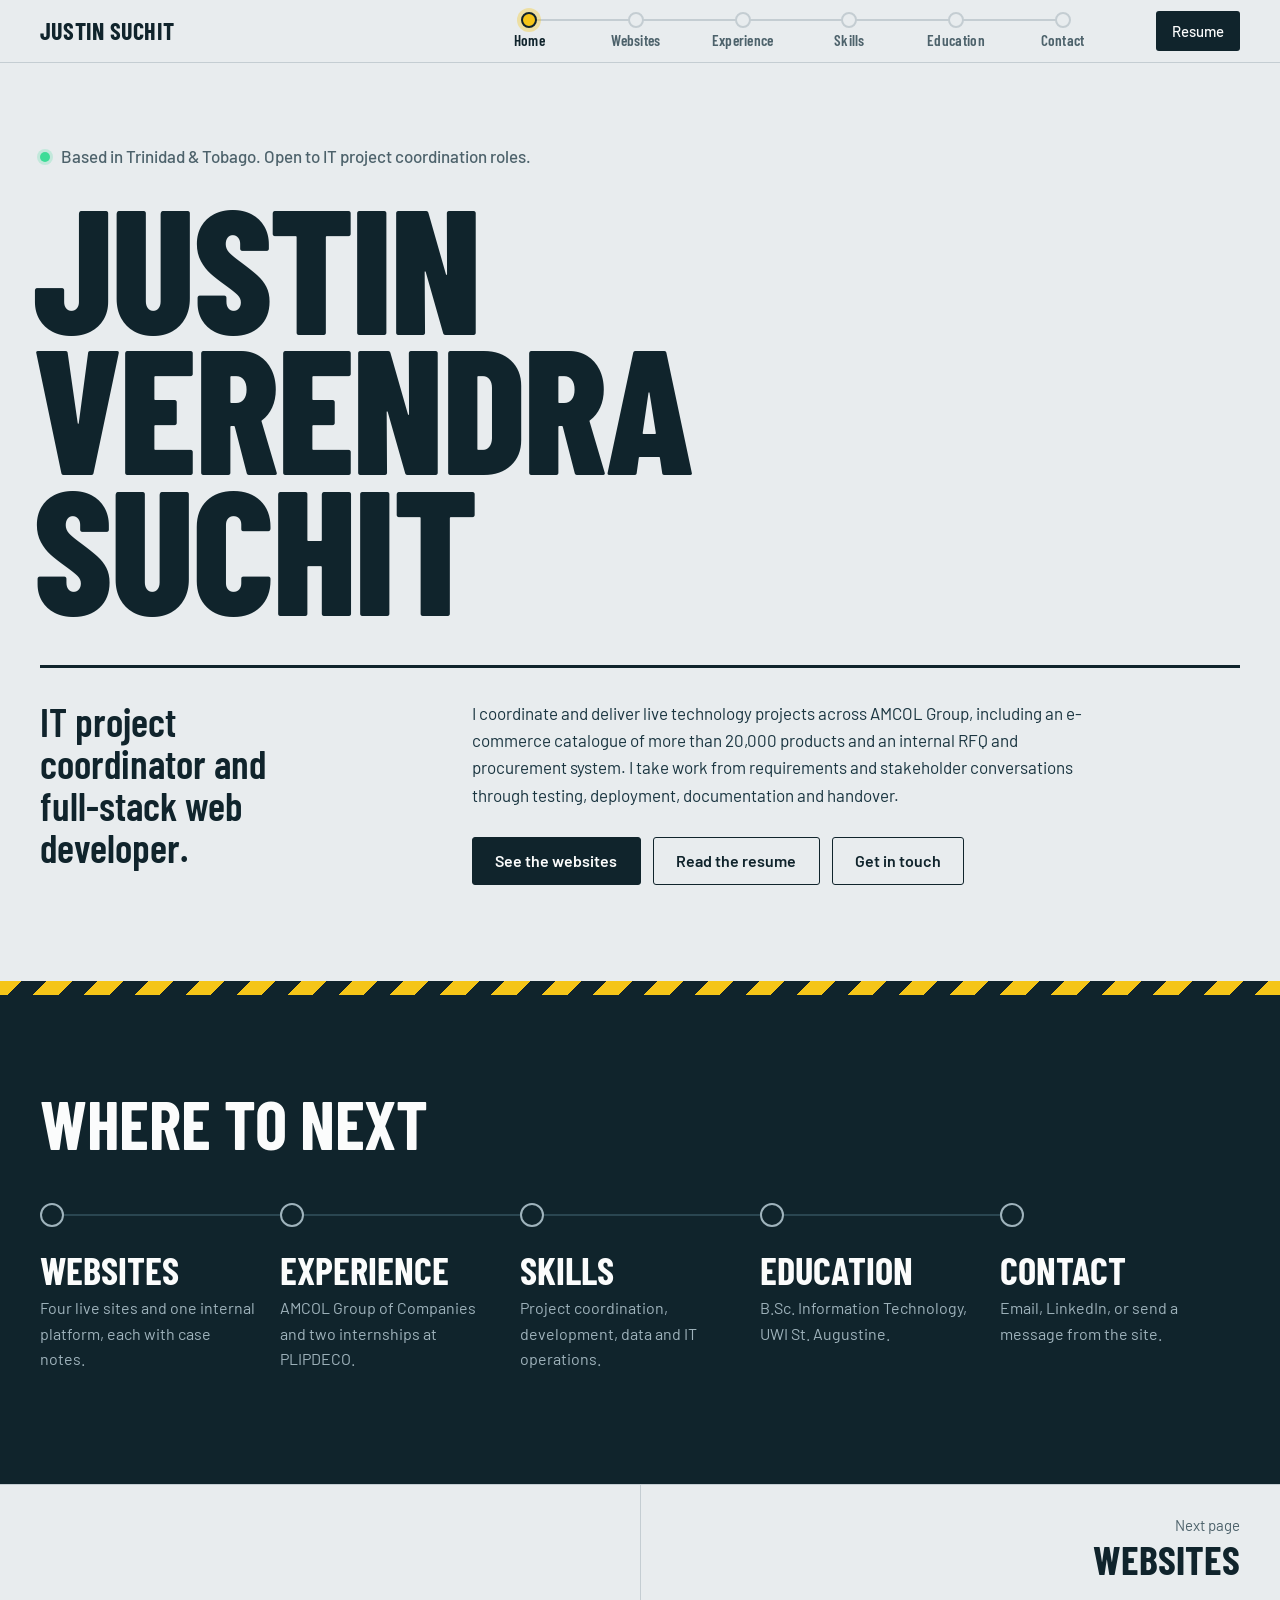
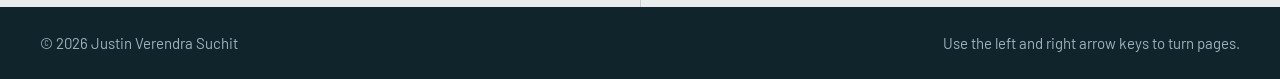
==== commit 2e7f9a00: "Split into multiple pages with page-flip transitions and node navigation Co-Authored-By: Claude Fabl" ====
--- a/index.html
+++ b/index.html
@@ -4,37 +4,40 @@
 <meta charset="UTF-8">
 <meta name="viewport" content="width=device-width, initial-scale=1.0">
 <title>Justin Suchit | IT Project Coordinator &amp; Full-Stack Web Developer</title>
-<meta name="description" content="Justin Suchit is an IT project coordinator and full-stack web developer in Trinidad &amp; Tobago, delivering live websites and business systems for AMCOL Group, Jagmohan Sawmill and Caribbean Transport Services.">
+<meta name="description" content="Justin Suchit is an IT project coordinator and full-stack web developer in Trinidad &amp; Tobago, delivering live websites and business systems.">
 <meta name="author" content="Justin Suchit">
 <meta name="robots" content="index, follow">
 <meta property="og:type" content="website">
 <meta property="og:site_name" content="Justin Suchit">
 <meta property="og:title" content="Justin Suchit | IT Project Coordinator &amp; Full-Stack Web Developer">
-<meta property="og:description" content="Live websites and business systems, taken from requirements to deployment and handover.">
+<meta property="og:description" content="Justin Suchit is an IT project coordinator and full-stack web developer in Trinidad &amp; Tobago, delivering live websites and business systems.">
 <meta name="twitter:card" content="summary">
 <meta name="theme-color" content="#10242c">
 <link rel="icon" href="favicon.svg" type="image/svg+xml">
 <link rel="stylesheet" href="styles.css">
 </head>
 <body>
-<a class="skip" href="#sites">Skip to content</a>
+<a class="skip" href="#main">Skip to content</a>
 
-<header class="top" id="top">
-  <nav class="wrap top-row" aria-label="Primary">
-    <a class="wordmark" href="#home">Justin Suchit</a>
-    <ul class="top-links" id="topLinks">
-      <li><a href="#sites">Websites</a></li>
-      <li><a href="#experience">Experience</a></li>
-      <li><a href="#skills">Skills</a></li>
-      <li><a href="#education">Education</a></li>
-      <li><a href="#contact">Contact</a></li>
-      <li><a class="top-resume" href="resume.html">Resume</a></li>
-    </ul>
-    <button class="menu" id="menuBtn" aria-expanded="false" aria-controls="topLinks">Menu</button>
-  </nav>
+<header class="top">
+  <div class="wrap top-row">
+    <a class="wordmark" href="index.html">Justin Suchit</a>
+    <nav aria-label="Pages">
+      <ol class="rail" id="rail">
+      <li class="now"><a href="index.html" aria-current="page"><span class="node"></span><span class="label">Home</span></a></li>
+      <li class=""><a href="websites.html"><span class="node"></span><span class="label">Websites</span></a></li>
+      <li class=""><a href="experience.html"><span class="node"></span><span class="label">Experience</span></a></li>
+      <li class=""><a href="skills.html"><span class="node"></span><span class="label">Skills</span></a></li>
+      <li class=""><a href="education.html"><span class="node"></span><span class="label">Education</span></a></li>
+      <li class=""><a href="contact.html"><span class="node"></span><span class="label">Contact</span></a></li>
+      </ol>
+    </nav>
+    <a class="top-resume" href="resume.html">Resume</a>
+  </div>
 </header>
 
-<main>
+<div class="stage">
+<main id="main" data-i="0" tabindex="-1">
   <section id="home" class="hero">
     <div class="wrap">
       <p class="avail"><span class="lamp lamp-live"></span>Based in Trinidad &amp; Tobago. Open to IT project coordination roles.</p>
@@ -45,9 +48,9 @@
         <div class="hero-text">
           <p>I coordinate and deliver live technology projects across AMCOL Group, including an e-commerce catalogue of more than 20,000 products and an internal RFQ and procurement system. I take work from requirements and stakeholder conversations through testing, deployment, documentation and handover.</p>
           <div class="actions">
-            <a class="btn btn-solid" href="#sites">See the websites</a>
+            <a class="btn btn-solid" href="websites.html">See the websites</a>
             <a class="btn" href="resume.html">Read the resume</a>
-            <a class="btn" href="#contact">Get in touch</a>
+            <a class="btn" href="contact.html">Get in touch</a>
           </div>
         </div>
       </div>
@@ -56,154 +59,27 @@
 
   <div class="stripe" aria-hidden="true"></div>
 
-  <section id="sites" class="manifest">
+  <section class="routes">
     <div class="wrap">
-      <div class="manifest-head">
-        <h2>Websites I've worked on</h2>
-        <p>Four live sites and one internal platform. Select a site for the full case notes, or visit it directly.</p>
-      </div>
-      <div class="board" id="board"></div>
-
-      <h3 class="sub-head">Systems behind the sites</h3>
-      <div class="systems" id="systems"></div>
-    </div>
-  </section>
-
-  <section id="experience" class="band">
-    <div class="wrap">
-      <h2>Experience</h2>
-      <ol class="roles">
-        <li class="role">
-          <p class="when">May 2026 to present<span>Trinidad &amp; Tobago</span></p>
-          <div>
-            <h3>Web Developer / Software Developer</h3>
-            <p class="where">AMCOL Group of Companies</p>
-            <ul>
-              <li>Coordinate and deliver technical work across AMCOL Hardware, AMCOL Industrial and other group operations, taking items from requirement or fault identification through development, testing, deployment and documented handover.</li>
-              <li>Gather and translate requirements from staff and business stakeholders into technical tasks; log, prioritize and track issues and changes to closure.</li>
-              <li>Support AMCOL Hardware's e-commerce platform and 20,000+ item product catalogue: product data and image workflows, SEO, performance improvements, live-site troubleshooting and production incident resolution.</li>
-              <li>Contribute to an internal RFQ and procurement application (Next.js, Supabase) covering RFQs, supplier quotations, approval workflows, customer records, notifications and email-intake automation.</li>
-              <li>Maintain release discipline using Git/GitHub change management, documented deployment procedures, backups and recovery plans when updating live systems.</li>
-              <li>Work across modern (Next.js, Supabase, Vercel) and legacy (PHP, cPanel) stacks, communicating technical issues clearly to non-technical users and management.</li>
-            </ul>
-          </div>
-        </li>
-        <li class="role">
-          <p class="when">Jul to Aug 2025<span>Point Lisas, Trinidad</span></p>
-          <div>
-            <h3>IT Assistant Intern</h3>
-            <p class="where">Point Lisas Industrial Port Development Corporation (PLIPDECO)</p>
-            <ul>
-              <li>Delivered day-to-day IT support (hardware, software, user access) in a corporate environment, resolving and escalating tickets within structured IT service processes.</li>
-              <li>Supported network monitoring, IT asset management, system maintenance and technical documentation under senior IT staff.</li>
-              <li>Contributed to anti-phishing and information security awareness activities.</li>
-              <li>Gained exposure to enterprise infrastructure, server-room operations, fibre/network environments and ERP/business systems.</li>
-            </ul>
-          </div>
-        </li>
-        <li class="role">
-          <p class="when">Jul to Aug 2024<span>Point Lisas, Trinidad</span></p>
-          <div>
-            <h3>Data Entry &amp; Coordination Intern, Planning</h3>
-            <p class="where">PLIPDECO</p>
-            <ul>
-              <li>Maintained planning and administrative records with a focus on accuracy, data integrity and operational reporting.</li>
-              <li>Coordinated information between Planning, Marine and Harbour departments; exposure to Navis N4/SPARCS and port/logistics workflows.</li>
-              <li>Updated project documentation and prepared routine reports, building experience in cross-department communication and structured processes.</li>
-            </ul>
-          </div>
-        </li>
+      <h2>Where to next</h2>
+      <ol class="route-map">
+        <li><a href="websites.html"><span class="node"></span><b>Websites</b><span class="route-text">Four live sites and one internal platform, each with case notes.</span></a></li>
+        <li><a href="experience.html"><span class="node"></span><b>Experience</b><span class="route-text">AMCOL Group of Companies and two internships at PLIPDECO.</span></a></li>
+        <li><a href="skills.html"><span class="node"></span><b>Skills</b><span class="route-text">Project coordination, development, data and IT operations.</span></a></li>
+        <li><a href="education.html"><span class="node"></span><b>Education</b><span class="route-text">B.Sc. Information Technology, UWI St. Augustine.</span></a></li>
+        <li><a href="contact.html"><span class="node"></span><b>Contact</b><span class="route-text">Email, LinkedIn, or send a message from the site.</span></a></li>
       </ol>
     </div>
   </section>
 
-  <section id="skills" class="band band-tint">
-    <div class="wrap">
-      <h2>Skills</h2>
-      <div class="skills">
-        <div class="skill">
-          <h3>Project coordination</h3>
-          <ul><li>Requirements gathering</li><li>Stakeholder management</li><li>Status reporting</li><li>Issue and risk tracking</li><li>Project documentation</li><li>Deliverables tracking</li><li>Change management</li><li>Technical handover</li><li>Cross-functional collaboration</li><li>Vendor and supplier workflows (RFQ / procurement)</li></ul>
-        </div>
-        <div class="skill">
-          <h3>Software and web development</h3>
-          <ul><li>Next.js</li><li>React-based front ends</li><li>PHP</li><li>JavaScript</li><li>HTML/CSS</li><li>Responsive design</li><li>REST-style integrations</li><li>SEO and performance optimization</li><li>Production support</li><li>Legacy system maintenance</li></ul>
-        </div>
-        <div class="skill">
-          <h3>Data, cloud and delivery</h3>
-          <ul><li>Supabase</li><li>SQL / relational databases</li><li>Git / GitHub version control</li><li>Vercel</li><li>cPanel</li><li>CI/CD-style deployment</li><li>Backup and recovery procedures</li><li>ERP / business systems</li><li>Data integrity and reporting</li></ul>
-        </div>
-        <div class="skill">
-          <h3>IT operations and security</h3>
-          <ul><li>IT support and troubleshooting</li><li>Network administration</li><li>VLANs / Cisco networking</li><li>IT asset management</li><li>Information security awareness</li><li>Anti-phishing awareness</li><li>Service-desk processes</li></ul>
-        </div>
-      </div>
-    </div>
-  </section>
-
-  <section id="education" class="band">
-    <div class="wrap">
-      <h2>Education</h2>
-      <div class="edu">
-        <article>
-          <p class="when">Sept 2022 to May 2026</p>
-          <h3>B.Sc. Information Technology</h3>
-          <p class="where">The University of the West Indies, St. Augustine</p>
-          <p class="detail">Database Systems, Network Administration, Web Development, Software Engineering, Information Security, Enterprise/Business Technology.</p>
-        </article>
-        <article>
-          <p class="when">2020 to 2022</p>
-          <h3>CAPE Units 1 &amp; 2</h3>
-          <p class="where">Shiva Boys Hindu College</p>
-          <p class="detail">Information Technology, Accounting, Management of Business.</p>
-        </article>
-        <article>
-          <p class="when">Certification and volunteering</p>
-          <h3>Certified Junior Automotive Mechanic</h3>
-          <p class="where">National Energy Skills Centre (NESC)</p>
-          <p class="detail">Volunteer with PLIPDECO corporate social responsibility initiatives and community outreach at Shiva Boys Hindu College.</p>
-        </article>
-      </div>
-    </div>
-  </section>
-
-  <section id="contact" class="contact">
-    <div class="wrap contact-grid">
-      <div>
-        <h2>Get in touch</h2>
-        <p class="contact-lead">I'm looking for an IT Project Coordinator, Junior IT Project Manager or Technical Project Coordinator role. I also take on website builds for local businesses.</p>
-        <ul class="contact-links">
-          <li><span>Email</span><a href="mailto:justinsuchit37@gmail.com">justinsuchit37@gmail.com</a></li>
-          <li><span>LinkedIn</span><a href="https://www.linkedin.com/in/justin-suchit-687128273" target="_blank" rel="noopener">linkedin.com/in/justin-suchit-687128273</a></li>
-          <li><span>GitHub</span><a href="https://github.com/JustinSuchit" target="_blank" rel="noopener">github.com/JustinSuchit</a></li>
-          <li><span>Location</span>Trinidad &amp; Tobago</li>
-        </ul>
-      </div>
-      <form class="form" id="contactForm">
-        <div class="pair">
-          <label>Your name<input name="name" required autocomplete="name"></label>
-          <label>Your email<input name="email" type="email" required autocomplete="email"></label>
-        </div>
-        <div class="pair">
-          <label>Company (optional)<input name="company" autocomplete="organization"></label>
-          <label>What's this about?
-            <select name="reason">
-              <option>Job opportunity</option><option>Website project</option><option>Collaboration</option><option>General question</option>
-            </select>
-          </label>
-        </div>
-        <label>Message<textarea name="message" rows="5" required></textarea></label>
-        <button class="btn btn-solid" type="submit">Open email draft</button>
-        <p class="form-note" id="formNote" role="status">This opens your email app with the message filled in.</p>
-      </form>
-    </div>
-  </section>
+  <nav class="pager" aria-label="Page turn"><div class="wrap pager-row"><span></span><a class="pager-next" href="websites.html"><span>Next page</span><b>Websites</b></a></div></nav>
 </main>
+</div>
 
 <footer class="foot">
   <div class="wrap foot-row">
     <p>© <span id="year">2026</span> Justin Verendra Suchit</p>
-    <p><a href="resume.html">Resume</a><a href="#home">Back to top</a></p>
+    <p>Use the left and right arrow keys to turn pages.</p>
   </div>
 </footer>
 
--- a/styles.css
+++ b/styles.css
@@ -23,7 +23,6 @@
 }
 
 *, *::before, *::after { box-sizing: border-box; }
-html { scroll-behavior: smooth; scroll-padding-top: 5rem; }
 body { margin: 0; background: var(--steel); color: var(--ink); font: 400 1.0625rem/1.6 var(--body); -webkit-font-smoothing: antialiased; }
 h1, h2, h3, p, ul, ol { margin: 0; }
 ul, ol { padding: 0; list-style: none; }
@@ -35,26 +34,50 @@
 .skip { position: absolute; left: -999px; top: .5rem; z-index: 99; background: var(--ink); color: var(--paper); padding: .5rem 1rem; }
 .skip:focus { left: .5rem; }
 
-h2 { font: 700 clamp(2.5rem, 6vw, 4.25rem)/.95 var(--display); text-transform: uppercase; letter-spacing: -.005em; }
+h2, .title { font: 700 clamp(2.5rem, 6vw, 4.25rem)/.95 var(--display); text-transform: uppercase; letter-spacing: -.005em; }
 h3 { font: 600 1.375rem/1.2 var(--display); letter-spacing: .005em; }
 
-/* Header */
+/* Header with node rail */
 .top { position: sticky; top: 0; z-index: 40; background: var(--steel); border-bottom: 1px solid var(--line); }
-.top-row { display: flex; align-items: center; justify-content: space-between; height: 4rem; }
+.top-row { display: grid; grid-template-columns: auto 1fr auto; align-items: center; gap: 1rem 2.5rem; padding-block: .7rem; }
 .wordmark { font: 700 1.5rem/1 var(--display); text-transform: uppercase; text-decoration: none; letter-spacing: .01em; }
-.top-links { display: flex; align-items: center; gap: 1.75rem; }
-.top-links a { text-decoration: none; font-weight: 500; font-size: .9375rem; padding: .25rem 0; border-bottom: 2px solid transparent; }
-.top-links a:hover, .top-links a.on { border-bottom-color: var(--ink); }
-.top-links .top-resume { background: var(--ink); color: var(--paper); padding: .5rem 1rem; border: 0; border-radius: 3px; }
-.top-links .top-resume:hover { background: var(--blue); }
-.menu { display: none; font: 600 .9375rem var(--body); background: none; border: 1.5px solid var(--ink); border-radius: 3px; padding: .4rem .8rem; color: var(--ink); cursor: pointer; }
+.top-resume { background: var(--ink); color: var(--paper); padding: .5rem 1rem; border-radius: 3px; text-decoration: none; font-weight: 500; font-size: .9375rem; }
+.top-resume:hover { background: var(--blue); }
+
+.rail { display: grid; grid-template-columns: repeat(6, 1fr); max-width: 40rem; margin-left: auto; }
+.rail li { position: relative; }
+.rail li + li::before { content: ""; position: absolute; top: .5rem; right: 50%; width: 100%; height: 2px; margin-top: -1px; background: var(--line); transition: background .3s; }
+.rail li.passed::before, .rail li.now::before { background: var(--ink); }
+.rail a { position: relative; z-index: 1; display: grid; justify-items: center; gap: .3rem; text-decoration: none; padding-bottom: .1rem; }
+.rail .node { width: 1rem; height: 1rem; border-radius: 50%; border: 2px solid var(--line); background: var(--steel); transition: transform .2s, background .3s, border-color .3s, box-shadow .3s; }
+.rail .passed .node { background: var(--ink); border-color: var(--ink); }
+.rail .now .node { background: var(--yellow); border-color: var(--ink); box-shadow: 0 0 0 4px rgb(245 197 24 / .35); }
+.rail a:hover .node { transform: scale(1.35); border-color: var(--ink); }
+.rail .label { font: 600 .95rem/1 var(--display); letter-spacing: .02em; color: var(--soft); transition: color .2s; }
+.rail .now .label, .rail a:hover .label { color: var(--ink); }
 @media (max-width: 820px) {
-  .menu { display: block; }
-  .top-links { display: none; position: absolute; top: 4rem; left: 0; right: 0; flex-direction: column; align-items: stretch; gap: 0; background: var(--steel); border-bottom: 1px solid var(--line); padding: .5rem 1.25rem 1.25rem; }
-  .top-links.open { display: flex; }
-  .top-links a { display: block; padding: .8rem 0; border-bottom: 1px solid var(--line); }
-  .top-links .top-resume { margin-top: 1rem; text-align: center; }
-}
+  .top-row { grid-template-columns: 1fr auto; }
+  .top-row nav { grid-column: 1 / -1; grid-row: 2; }
+  .rail { max-width: none; margin: 0 -.5rem; }
+  .rail .label { font-size: .82rem; }
+}
+
+/* Page stage and flip */
+html { overflow-x: clip; }
+.stage { perspective: 2400px; overflow-x: clip; }
+main { position: relative; display: block; background: var(--steel); min-height: 70vh; outline: none; backface-visibility: hidden; }
+main::after { content: ""; position: absolute; inset: 0; pointer-events: none; opacity: 0; background: linear-gradient(90deg, rgb(16 36 44 / 0), rgb(16 36 44 / .45)); }
+main.out-fwd { transform-origin: left center; animation: turn-out-fwd .42s cubic-bezier(.55, 0, .9, .45) forwards; }
+main.in-fwd { transform-origin: right center; animation: turn-in-fwd .5s cubic-bezier(.1, .6, .3, 1) both; }
+main.out-back { transform-origin: right center; animation: turn-out-back .42s cubic-bezier(.55, 0, .9, .45) forwards; }
+main.in-back { transform-origin: left center; animation: turn-in-back .5s cubic-bezier(.1, .6, .3, 1) both; }
+main.out-fwd::after, main.out-back::after { animation: shade .42s ease-in forwards; }
+main.out-back::after, main.in-back::after { transform: scaleX(-1); }
+@keyframes turn-out-fwd { to { transform: rotateY(-88deg); } }
+@keyframes turn-in-fwd { from { transform: rotateY(88deg); } to { transform: rotateY(0); } }
+@keyframes turn-out-back { to { transform: rotateY(88deg); } }
+@keyframes turn-in-back { from { transform: rotateY(-88deg); } to { transform: rotateY(0); } }
+@keyframes shade { to { opacity: 1; } }
 
 /* Buttons */
 .btn { display: inline-flex; align-items: center; justify-content: center; min-height: 3rem; padding: 0 1.4rem; border: 1.5px solid var(--ink); border-radius: 3px; background: transparent; color: var(--ink); font: 600 1rem var(--body); text-decoration: none; cursor: pointer; transition: background .15s, color .15s; }
@@ -71,7 +94,7 @@
 .hero { padding: 3.5rem 0 4.5rem; }
 @media (min-width: 900px) { .hero { padding: 5rem 0 6rem; } }
 .avail { display: flex; align-items: center; gap: .7rem; font-weight: 500; color: var(--soft); margin-bottom: 1.5rem; }
-h1 { font: 800 clamp(4.5rem, 14vw, 11rem)/.8 var(--display); text-transform: uppercase; letter-spacing: -.015em; margin-left: -.04em; }
+.hero h1 { font: 800 clamp(4.5rem, 14vw, 11rem)/.8 var(--display); text-transform: uppercase; letter-spacing: -.015em; margin-left: -.04em; }
 .hero-foot { display: grid; gap: 1.5rem; margin-top: 3rem; padding-top: 2rem; border-top: 3px solid var(--ink); }
 .hero-role { font: 600 clamp(1.75rem, 3.2vw, 2.5rem)/1.05 var(--display); max-width: 16ch; }
 .hero-text p { max-width: 62ch; color: var(--ink-2); }
@@ -123,8 +146,8 @@
 /* Light bands */
 .band { padding: 4.5rem 0; }
 @media (min-width: 900px) { .band { padding: 6.5rem 0; } }
-.band-tint { background: var(--paper); border-block: 1px solid var(--line); }
-.band h2 { margin-bottom: 2.5rem; }
+.band-tint { background: var(--paper); border-bottom: 1px solid var(--line); }
+.band h2, .band .title { margin-bottom: 2.5rem; }
 
 .roles { border-top: 3px solid var(--ink); }
 .role { display: grid; gap: .75rem 3rem; padding: 2rem 0; border-bottom: 1px solid var(--line); }
@@ -169,9 +192,6 @@
 
 .foot { background: var(--ink); color: var(--on-ink-soft); padding: 1.5rem 0; font-size: .9375rem; }
 .foot-row { display: flex; flex-wrap: wrap; justify-content: space-between; gap: .75rem 2rem; }
-.foot a { margin-left: 1.5rem; }
-.foot a:first-child { margin-left: 0; }
-.foot a:hover { color: var(--paper); }
 
 /* Case dialog */
 .case { width: min(60rem, calc(100vw - 1.5rem)); max-height: calc(100vh - 1.5rem); padding: 0; border: 0; border-radius: 4px; background: var(--paper); color: var(--ink); overflow: auto; }
@@ -193,4 +213,35 @@
 .case-side { display: grid; gap: 1.5rem; align-content: start; }
 .case-side li { padding: .35rem 0; border-bottom: 1px solid var(--line); }
 
-@media (prefers-reduced-motion: reduce) { html { scroll-behavior: auto; } * { transition: none !important; } }
+/* Home route map */
+.routes { background: var(--ink); color: var(--paper); padding: 4.5rem 0 5rem; }
+@media (min-width: 900px) { .routes { padding: 6rem 0 7rem; } }
+.route-map { margin-top: 3rem; display: grid; }
+.route-map li { position: relative; }
+.route-map a { display: grid; gap: .35rem; text-decoration: none; padding: 0 0 2.25rem 2.75rem; }
+.route-map li::before { content: ""; position: absolute; left: .68rem; top: .75rem; bottom: -.75rem; width: 2px; background: var(--on-ink-line); }
+.route-map li:last-child::before { display: none; }
+.route-map .node { position: absolute; left: 0; top: .15rem; width: 1.5rem; height: 1.5rem; border-radius: 50%; border: 2px solid var(--on-ink-soft); background: var(--ink); transition: transform .2s, background .2s, border-color .2s, box-shadow .2s; }
+.route-map b { font: 700 clamp(1.9rem, 3vw, 2.5rem)/1 var(--display); text-transform: uppercase; transition: color .2s; }
+.route-text { color: var(--on-ink-soft); font-size: 1rem; max-width: 28ch; }
+.route-map a:hover .node, .route-map a:focus-visible .node { background: var(--yellow); border-color: var(--yellow); transform: scale(1.25); box-shadow: 0 0 0 6px rgb(245 197 24 / .2); }
+.route-map a:hover b, .route-map a:focus-visible b { color: var(--yellow); }
+@media (min-width: 900px) {
+  .route-map { grid-template-columns: repeat(5, 1fr); }
+  .route-map a { padding: 3rem 1.5rem 0 0; }
+  .route-map li::before { left: .75rem; right: -.75rem; top: .68rem; bottom: auto; width: auto; height: 2px; }
+  .route-map .node { top: 0; }
+}
+
+/* Page turn links */
+.pager { border-top: 1px solid var(--line); background: var(--steel); }
+.pager-row { display: grid; grid-template-columns: 1fr 1fr; }
+.pager a { display: grid; gap: .15rem; padding: 1.75rem 0; text-decoration: none; }
+.pager span { color: var(--soft); font-size: .9375rem; }
+.pager b { font: 700 clamp(1.6rem, 4vw, 2.5rem)/1 var(--display); text-transform: uppercase; transition: color .15s, transform .2s; }
+.pager-next { text-align: right; justify-items: end; border-left: 1px solid var(--line); }
+.pager-next:hover b { color: var(--blue); transform: translateX(6px); }
+.pager-prev:hover b { color: var(--blue); transform: translateX(-6px); }
+
+@media (prefers-reduced-motion: reduce) { * { transition: none !important; animation: none !important; } }
+@media (max-width: 820px) { .foot-row p:last-child { display: none; } }
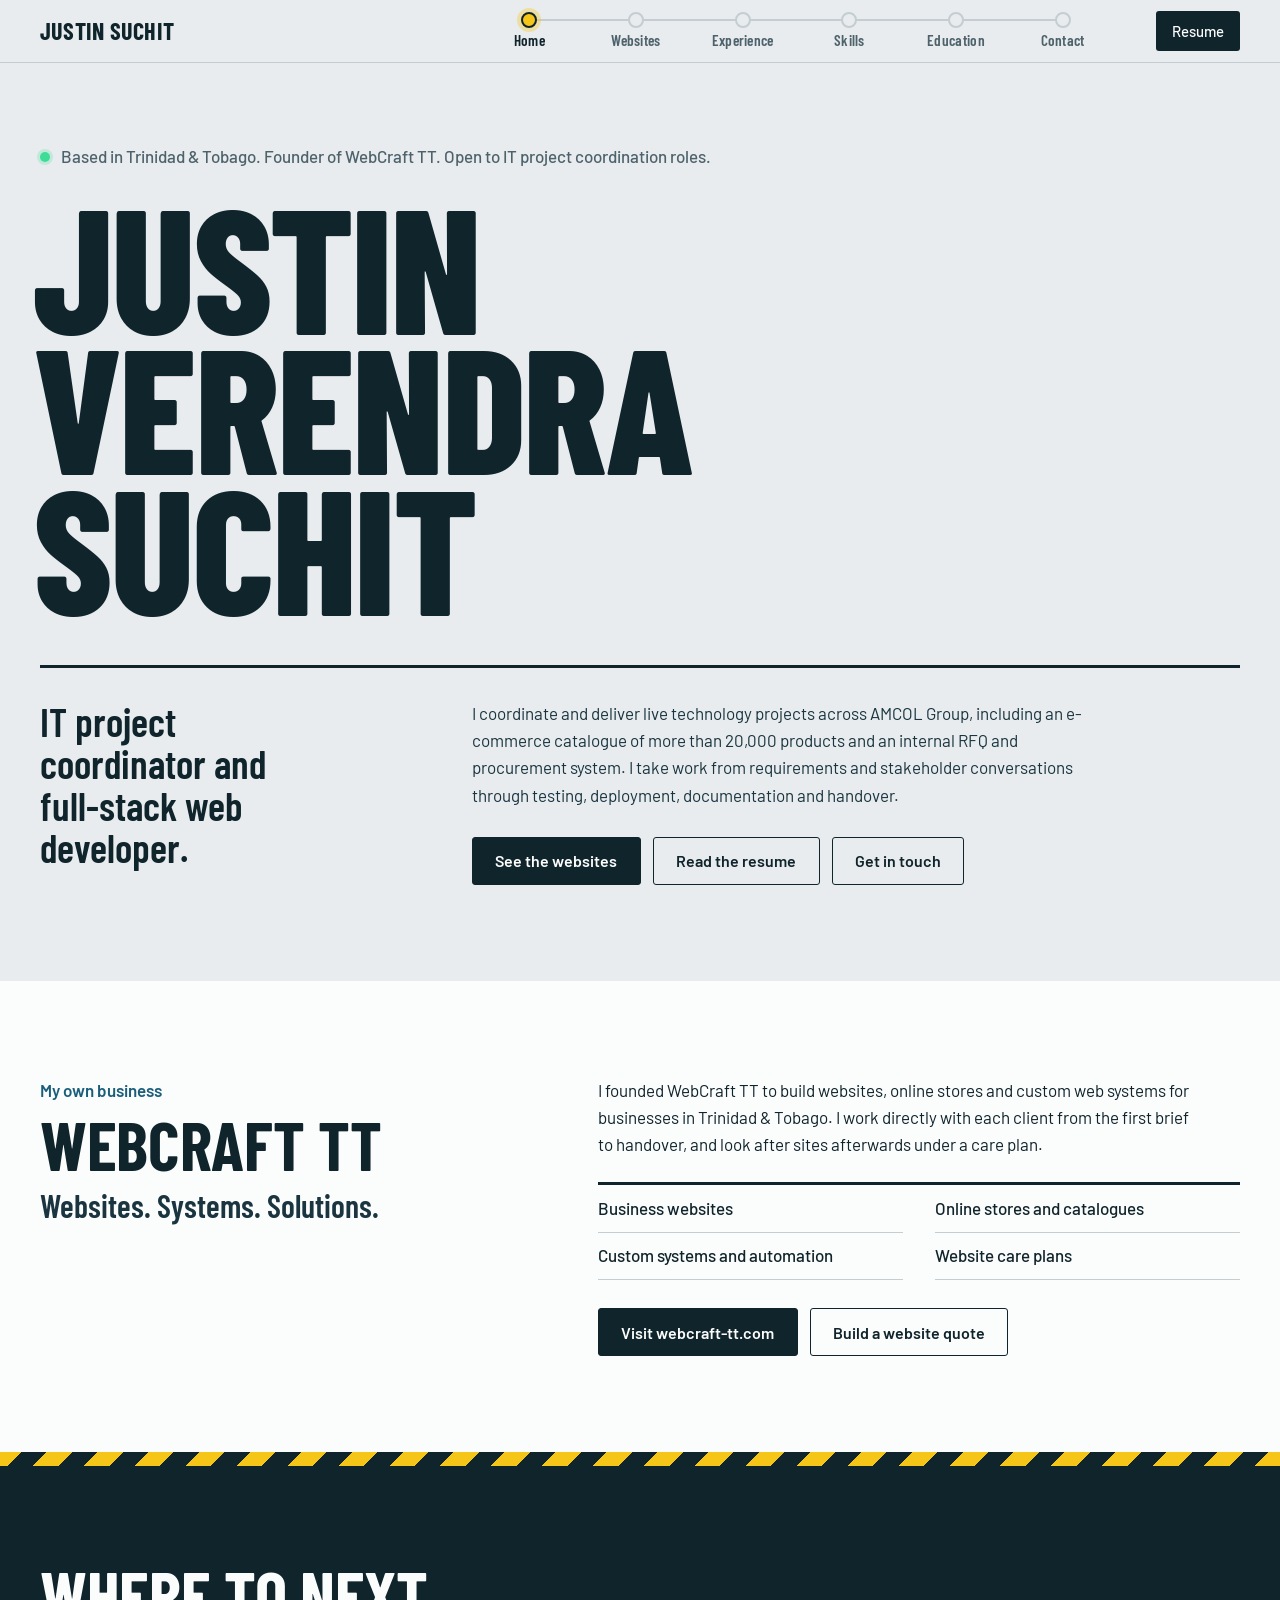
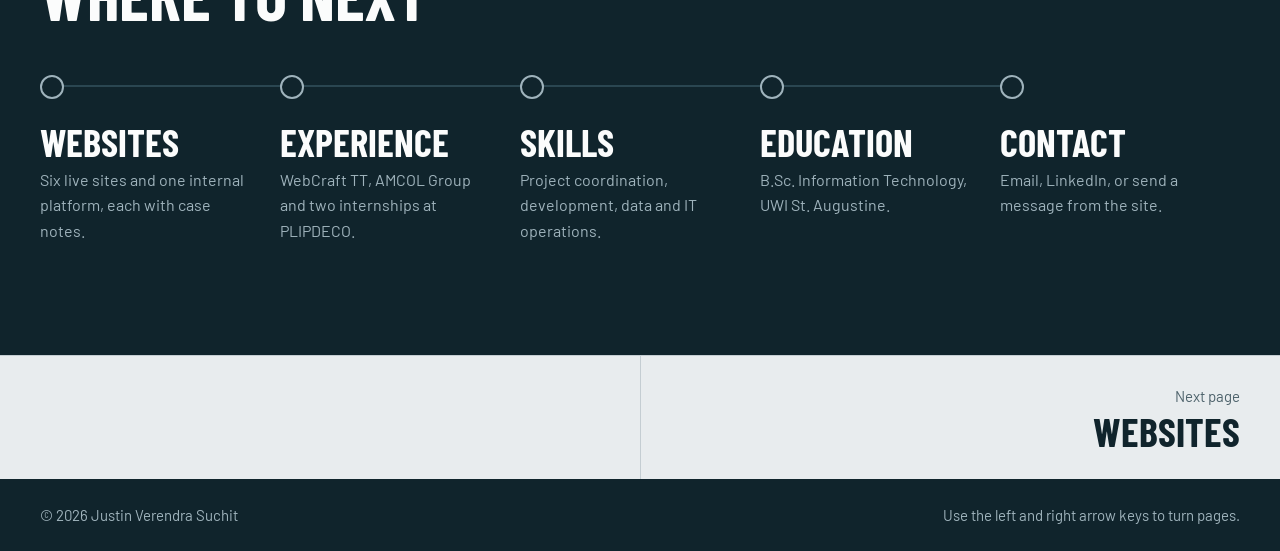
==== commit 7500e98d: "Add WebCraft TT startup and the AMCOL Group site Co-Authored-By: Claude Fable 5.2 <noreply@anthropic" ====
--- a/index.html
+++ b/index.html
@@ -40,7 +40,7 @@
 <main id="main" data-i="0" tabindex="-1">
   <section id="home" class="hero">
     <div class="wrap">
-      <p class="avail"><span class="lamp lamp-live"></span>Based in Trinidad &amp; Tobago. Open to IT project coordination roles.</p>
+      <p class="avail"><span class="lamp lamp-live"></span>Based in Trinidad &amp; Tobago. Founder of WebCraft TT. Open to IT project coordination roles.</p>
       <h1>Justin<br>Verendra<br>Suchit</h1>
       <div class="hero-foot">
         <img class="hero-photo" src="assets/profile.jpg" alt="Justin Suchit" onerror="this.remove()">
@@ -57,14 +57,37 @@
     </div>
   </section>
 
+  <section class="startup">
+    <div class="wrap startup-grid">
+      <div>
+        <p class="startup-kicker">My own business</p>
+        <h2>WebCraft TT</h2>
+        <p class="startup-tag">Websites. Systems. Solutions.</p>
+      </div>
+      <div>
+        <p>I founded WebCraft TT to build websites, online stores and custom web systems for businesses in Trinidad &amp; Tobago. I work directly with each client from the first brief to handover, and look after sites afterwards under a care plan.</p>
+        <ul class="startup-list">
+          <li>Business websites</li>
+          <li>Online stores and catalogues</li>
+          <li>Custom systems and automation</li>
+          <li>Website care plans</li>
+        </ul>
+        <div class="actions">
+          <a class="btn btn-solid" href="https://webcraft-tt.com/" target="_blank" rel="noopener">Visit webcraft-tt.com</a>
+          <a class="btn" href="https://webcraft-tt.com/get-a-quote" target="_blank" rel="noopener">Build a website quote</a>
+        </div>
+      </div>
+    </div>
+  </section>
+
   <div class="stripe" aria-hidden="true"></div>
 
   <section class="routes">
     <div class="wrap">
       <h2>Where to next</h2>
       <ol class="route-map">
-        <li><a href="websites.html"><span class="node"></span><b>Websites</b><span class="route-text">Four live sites and one internal platform, each with case notes.</span></a></li>
-        <li><a href="experience.html"><span class="node"></span><b>Experience</b><span class="route-text">AMCOL Group of Companies and two internships at PLIPDECO.</span></a></li>
+        <li><a href="websites.html"><span class="node"></span><b>Websites</b><span class="route-text">Six live sites and one internal platform, each with case notes.</span></a></li>
+        <li><a href="experience.html"><span class="node"></span><b>Experience</b><span class="route-text">WebCraft TT, AMCOL Group and two internships at PLIPDECO.</span></a></li>
         <li><a href="skills.html"><span class="node"></span><b>Skills</b><span class="route-text">Project coordination, development, data and IT operations.</span></a></li>
         <li><a href="education.html"><span class="node"></span><b>Education</b><span class="route-text">B.Sc. Information Technology, UWI St. Augustine.</span></a></li>
         <li><a href="contact.html"><span class="node"></span><b>Contact</b><span class="route-text">Email, LinkedIn, or send a message from the site.</span></a></li>
--- a/styles.css
+++ b/styles.css
@@ -245,3 +245,16 @@
 
 @media (prefers-reduced-motion: reduce) { * { transition: none !important; animation: none !important; } }
 @media (max-width: 820px) { .foot-row p:last-child { display: none; } }
+
+/* Startup block on the home page */
+.startup { background: var(--paper); padding: 4.5rem 0; }
+@media (min-width: 900px) { .startup { padding: 6rem 0; } }
+.startup-grid { display: grid; gap: 2rem; }
+@media (min-width: 900px) { .startup-grid { grid-template-columns: 1fr 1.3fr; gap: 4rem; align-items: start; } }
+.startup-kicker { font-weight: 600; color: var(--blue); margin-bottom: .5rem; }
+.startup-tag { font: 600 clamp(1.5rem, 2.6vw, 2rem)/1.1 var(--display); margin-top: .75rem; color: var(--ink-2); }
+.startup-grid p { max-width: 60ch; }
+.startup-list { display: grid; grid-template-columns: 1fr 1fr; gap: 0 2rem; margin-top: 1.5rem; border-top: 3px solid var(--ink); }
+.startup-list li { padding: .6rem 0; border-bottom: 1px solid var(--line); font-weight: 500; }
+@media (max-width: 520px) { .startup-list { grid-template-columns: 1fr; } }
+.where a:hover, .contact-lead a:hover { color: var(--blue); }
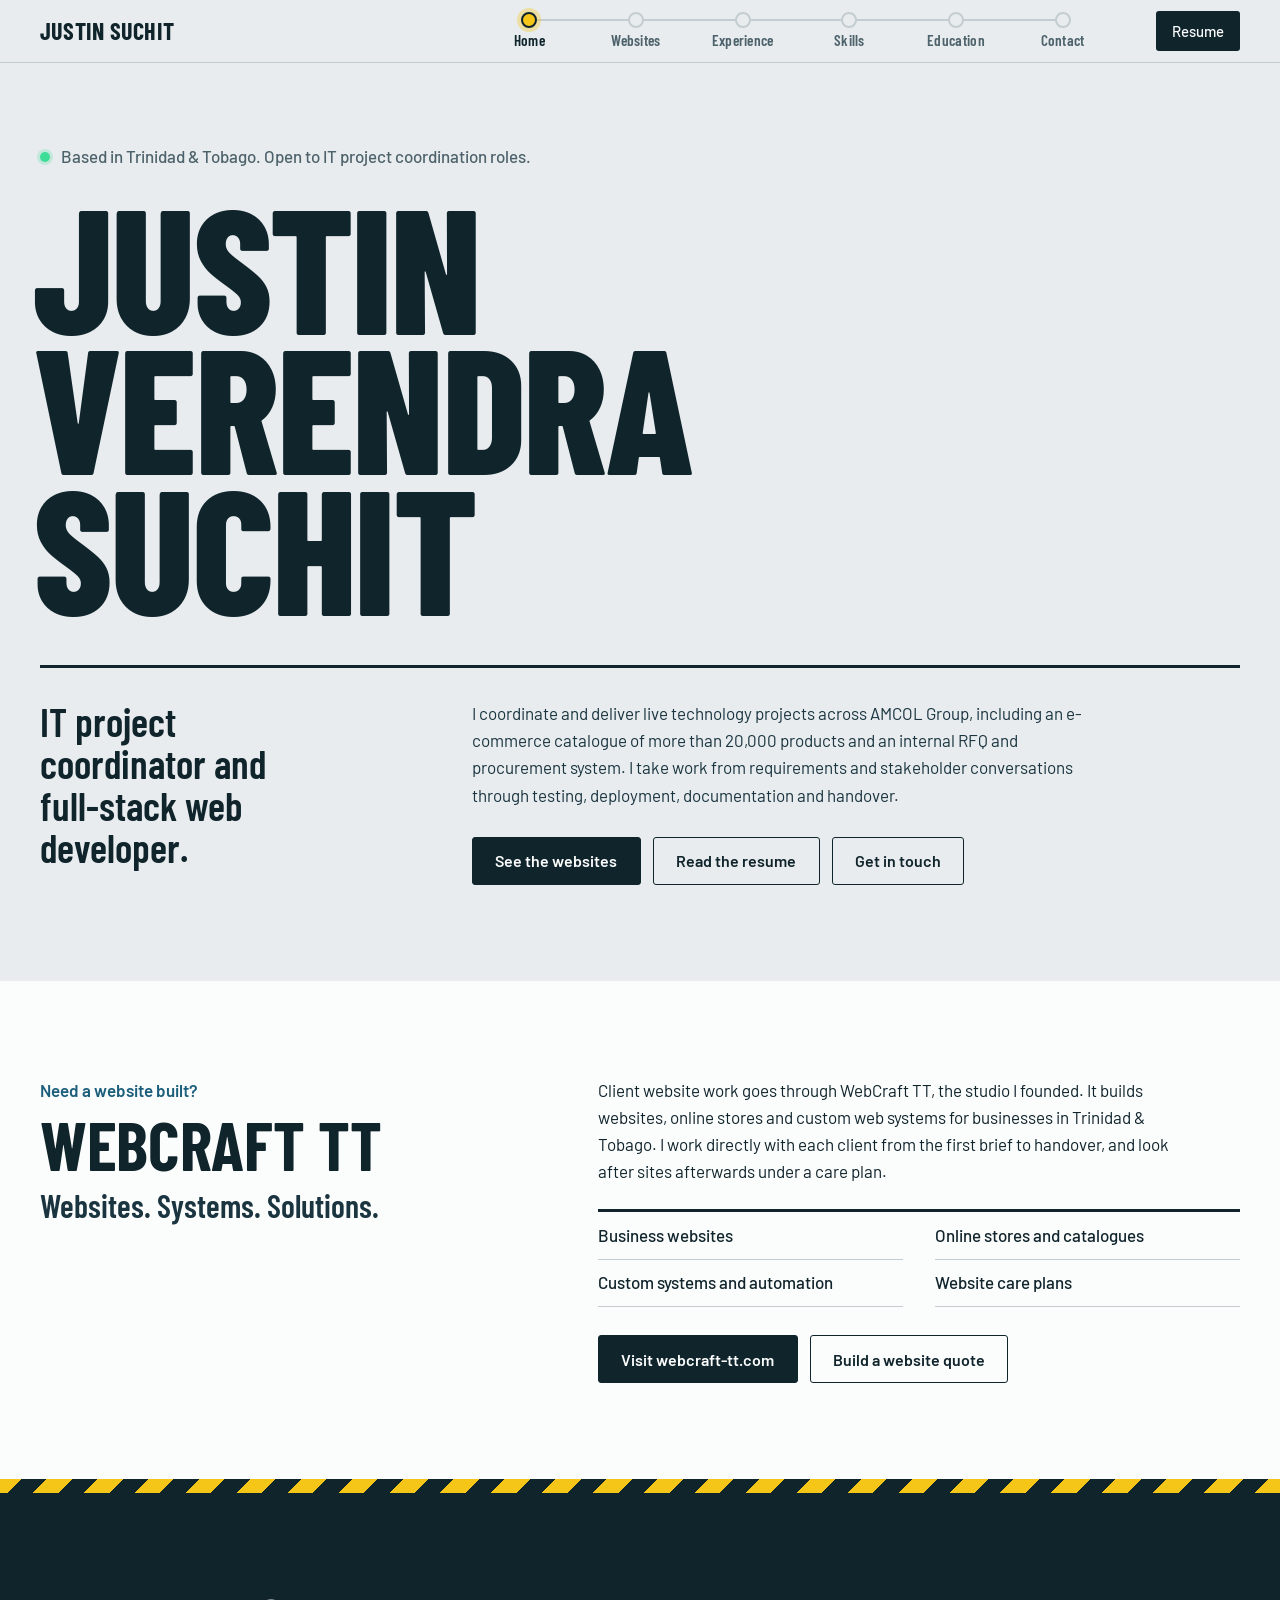
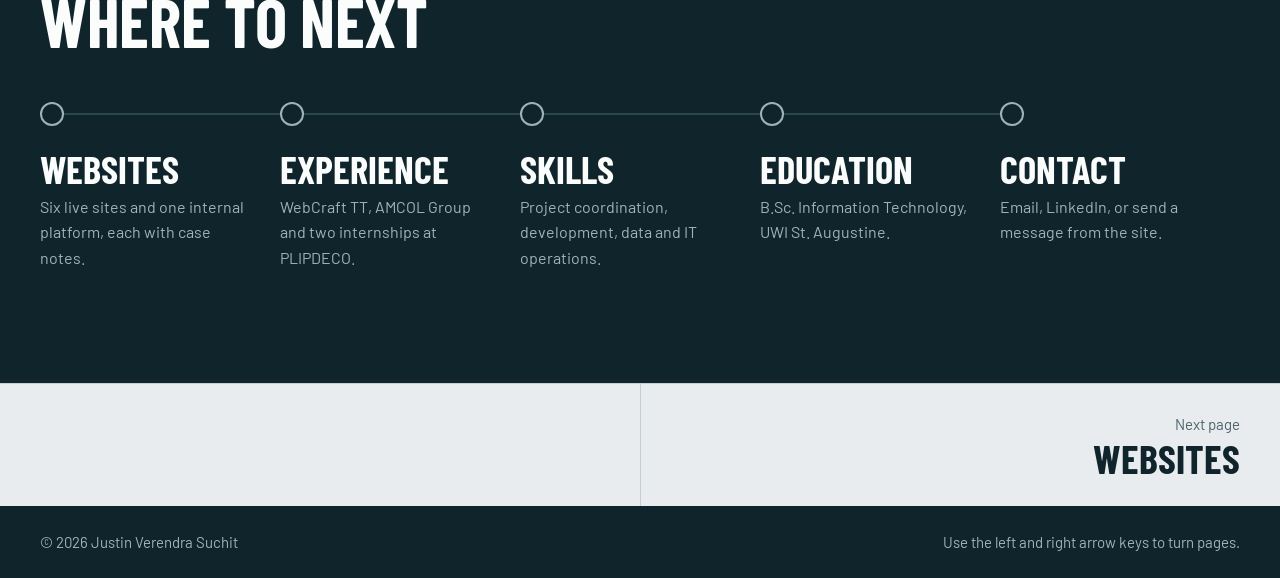
==== commit 0e13991b: "Add site screenshots, figures, share image and a clearer pitch Co-Authored-By: Claude Fable 5.2 <nor" ====
--- a/index.html
+++ b/index.html
@@ -11,7 +11,11 @@
 <meta property="og:site_name" content="Justin Suchit">
 <meta property="og:title" content="Justin Suchit | IT Project Coordinator &amp; Full-Stack Web Developer">
 <meta property="og:description" content="Justin Suchit is an IT project coordinator and full-stack web developer in Trinidad &amp; Tobago, delivering live websites and business systems.">
-<meta name="twitter:card" content="summary">
+<meta property="og:image" content="https://raw.githubusercontent.com/JustinSuchit/Justin_Suchit-Profile/main/assets/og.png">
+<meta property="og:image:width" content="1200">
+<meta property="og:image:height" content="630">
+<meta name="twitter:card" content="summary_large_image">
+<meta name="twitter:image" content="https://raw.githubusercontent.com/JustinSuchit/Justin_Suchit-Profile/main/assets/og.png">
 <meta name="theme-color" content="#10242c">
 <link rel="icon" href="favicon.svg" type="image/svg+xml">
 <link rel="stylesheet" href="styles.css">
@@ -40,7 +44,7 @@
 <main id="main" data-i="0" tabindex="-1">
   <section id="home" class="hero">
     <div class="wrap">
-      <p class="avail"><span class="lamp lamp-live"></span>Based in Trinidad &amp; Tobago. Founder of WebCraft TT. Open to IT project coordination roles.</p>
+      <p class="avail"><span class="lamp lamp-live"></span>Based in Trinidad &amp; Tobago. Open to IT project coordination roles.</p>
       <h1>Justin<br>Verendra<br>Suchit</h1>
       <div class="hero-foot">
         <img class="hero-photo" src="assets/profile.jpg" alt="Justin Suchit" onerror="this.remove()">
@@ -60,12 +64,12 @@
   <section class="startup">
     <div class="wrap startup-grid">
       <div>
-        <p class="startup-kicker">My own business</p>
+        <p class="startup-kicker">Need a website built?</p>
         <h2>WebCraft TT</h2>
         <p class="startup-tag">Websites. Systems. Solutions.</p>
       </div>
       <div>
-        <p>I founded WebCraft TT to build websites, online stores and custom web systems for businesses in Trinidad &amp; Tobago. I work directly with each client from the first brief to handover, and look after sites afterwards under a care plan.</p>
+        <p>Client website work goes through WebCraft TT, the studio I founded. It builds websites, online stores and custom web systems for businesses in Trinidad &amp; Tobago. I work directly with each client from the first brief to handover, and look after sites afterwards under a care plan.</p>
         <ul class="startup-list">
           <li>Business websites</li>
           <li>Online stores and catalogues</li>
--- a/styles.css
+++ b/styles.css
@@ -127,11 +127,19 @@
 .site-links a { background: var(--yellow); border-color: var(--yellow); color: var(--ink); }
 .site-links a:hover { background: var(--paper); border-color: var(--paper); }
 .site-links button:hover { border-color: var(--paper); }
+.site-shot { all: unset; display: block; cursor: pointer; }
+.shot { display: block; width: 100%; height: auto; aspect-ratio: 8 / 5; object-fit: cover; object-position: top; border-radius: 3px; border: 1px solid var(--on-ink-line); background: var(--ink-2); transition: transform .25s, border-color .2s; }
+.shot-none { display: grid; place-items: center; padding: 1rem; text-align: center; font: 700 1.5rem/1 var(--display); text-transform: uppercase; color: var(--on-ink-soft); background: repeating-linear-gradient(-45deg, var(--ink-2) 0 14px, var(--ink) 14px 28px); }
+.site:hover .shot { transform: scale(1.03); border-color: var(--yellow); }
+.site-status { margin-bottom: .5rem; }
+.site-stack { margin-top: .6rem; }
+@media (min-width: 700px) {
+  .site { grid-template-columns: 15rem minmax(0, 1fr); align-items: start; }
+  .site-links { grid-column: 2; }
+}
 @media (min-width: 1000px) {
-  .site { grid-template-columns: 7rem minmax(0, 1fr) 11rem auto; align-items: start; padding: 2.25rem 0; }
-  .site-status { padding-top: .9rem; }
-  .site-stack { padding-top: .9rem; }
-  .site-links { padding-top: .45rem; justify-content: flex-end; }
+  .site { grid-template-columns: 17rem minmax(0, 1fr) auto; gap: 2.5rem; padding: 2.25rem 0; }
+  .site-links { grid-column: auto; padding-top: 1.9rem; justify-content: flex-end; }
 }
 
 .sub-head { margin: 4rem 0 1.25rem; font-size: 1.75rem; text-transform: uppercase; }
@@ -258,3 +266,18 @@
 .startup-list li { padding: .6rem 0; border-bottom: 1px solid var(--line); font-weight: 500; }
 @media (max-width: 520px) { .startup-list { grid-template-columns: 1fr; } }
 .where a:hover, .contact-lead a:hover { color: var(--blue); }
+
+/* Case notes: screenshot and figures */
+.case-shot { margin-top: 2rem; }
+.case-shot .shot { border-color: var(--line); aspect-ratio: auto; height: auto; }
+.figures { display: grid; gap: 1.5rem 3rem; margin: 2rem 0 0; }
+@media (min-width: 700px) { .figures { grid-template-columns: 1fr 1fr; } }
+.figures dt { font: 800 clamp(3rem, 7vw, 4.5rem)/.9 var(--display); color: var(--blue); letter-spacing: -.01em; text-transform: none; margin: 0; }
+.figures dd { margin: .4rem 0 0; max-width: 32ch; color: var(--ink-2); }
+
+/* Contact: two clear paths */
+.paths { display: grid; gap: 1.5rem; margin-top: 1.75rem; }
+.paths h3 { font-size: 1.5rem; }
+.paths p { margin-top: .3rem; max-width: 44ch; }
+.paths a { font-weight: 600; }
+.case-top .site-status { margin: 0; }
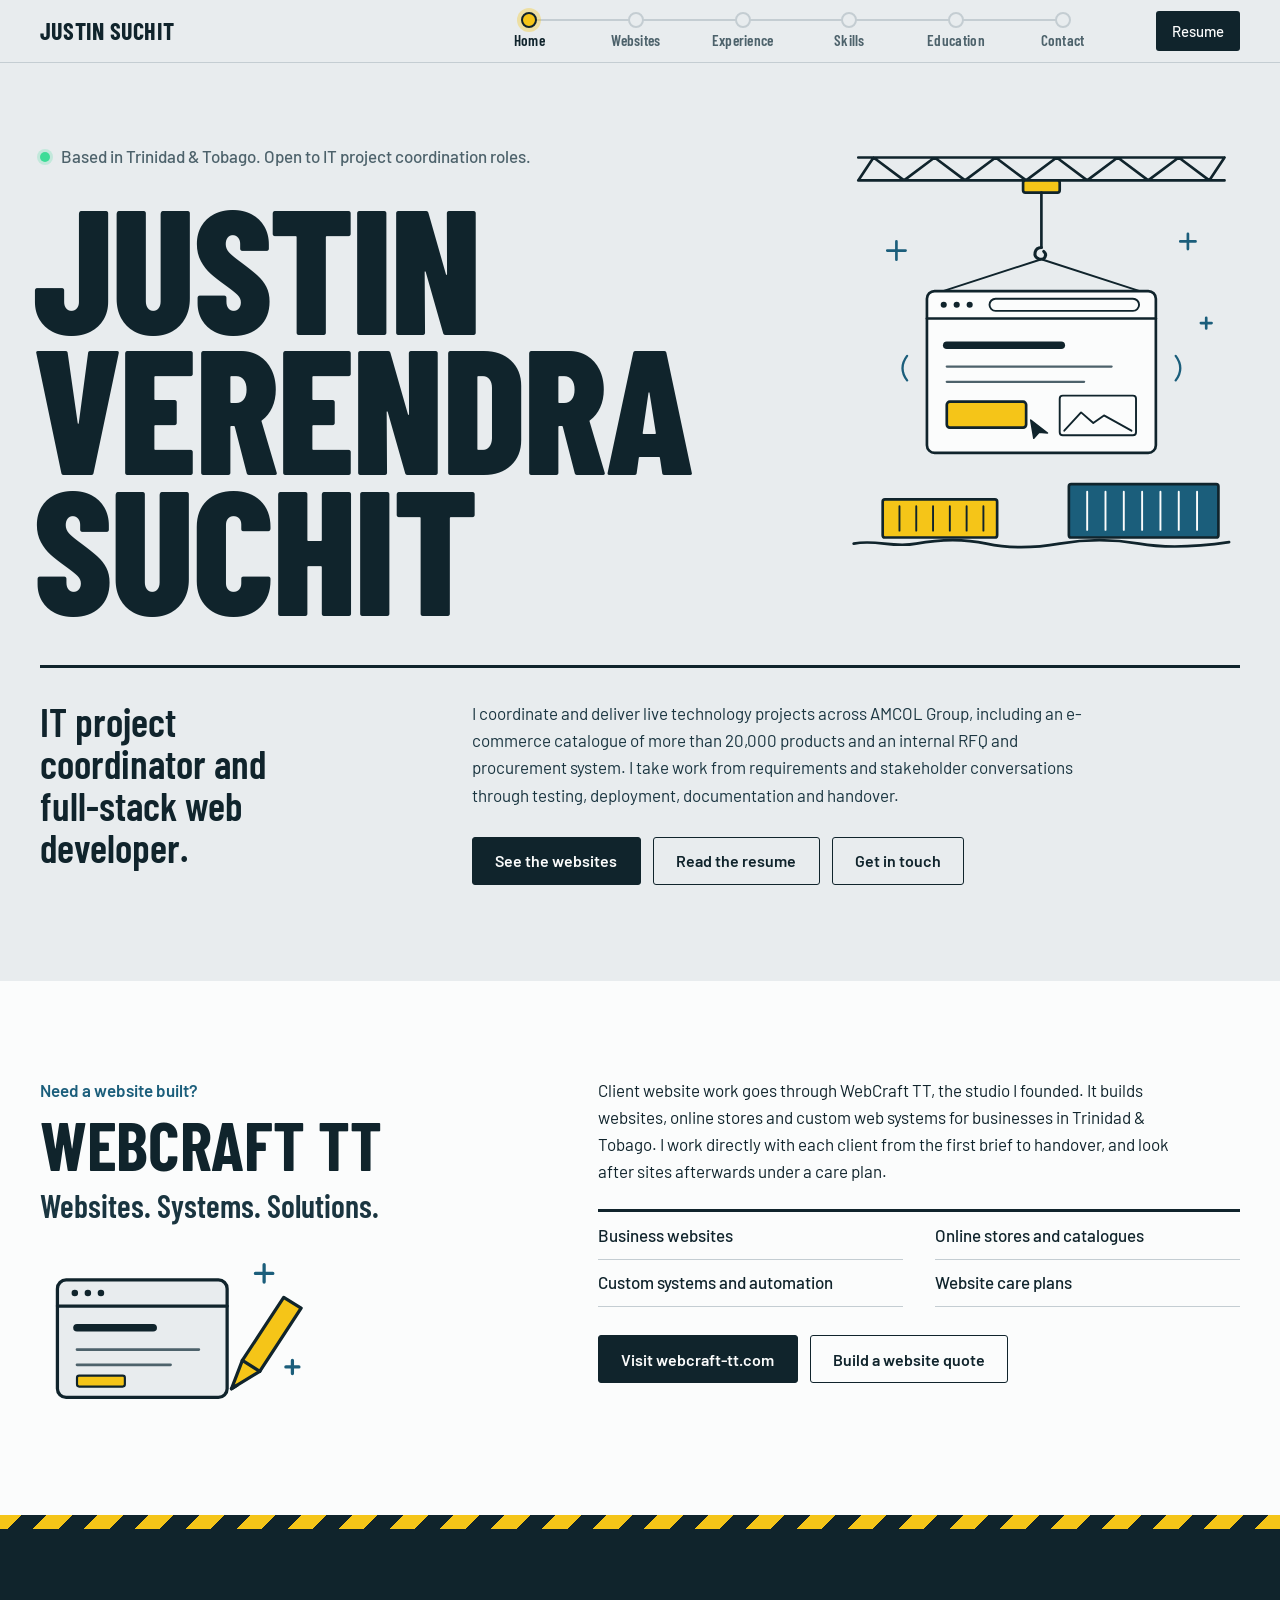
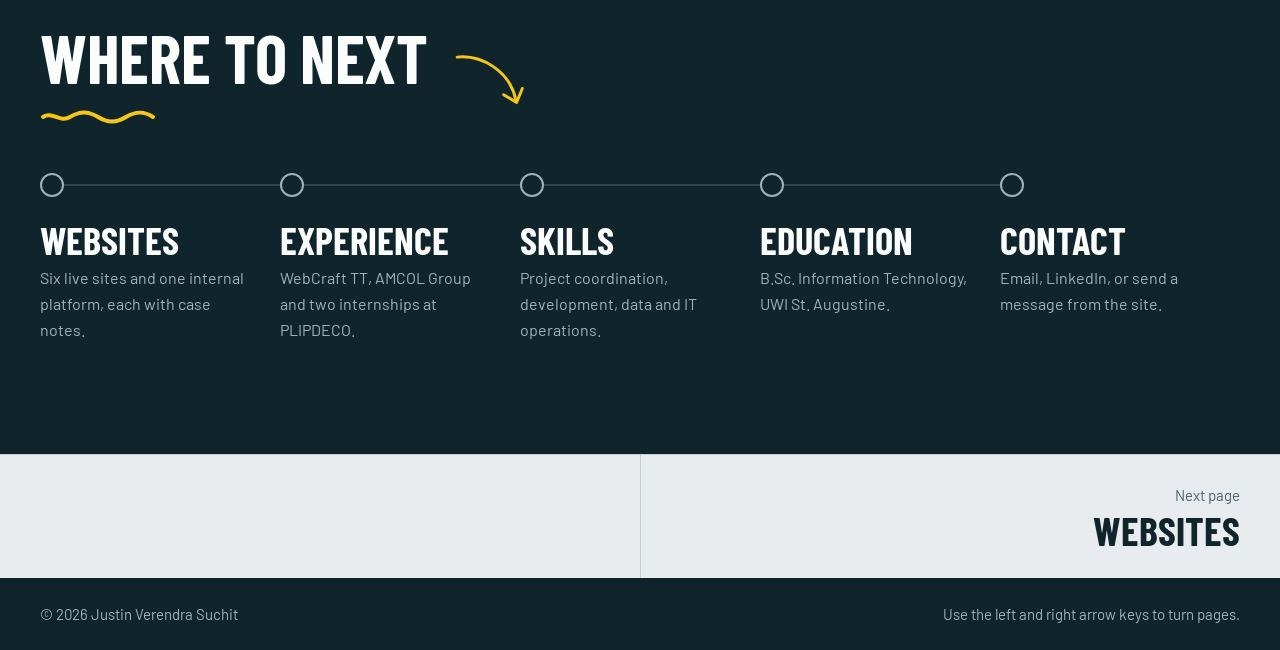
==== commit a71bede4: "Add SVG illustrations and doodles across the site Co-Authored-By: Claude Fable 5.2 <noreply@anthropi" ====
--- a/index.html
+++ b/index.html
@@ -45,6 +45,32 @@
   <section id="home" class="hero">
     <div class="wrap">
       <p class="avail"><span class="lamp lamp-live"></span>Based in Trinidad &amp; Tobago. Open to IT project coordination roles.</p>
+      <svg class="doodle hero-art" viewBox="0 0 520 560" stroke-width="3.5" fill="none" stroke="currentColor" stroke-linecap="round" stroke-linejoin="round" aria-hidden="true">
+        <path d="M20 40H500M20 70H500M20 70l20-30 40 30 40-30 40 30 40-30 40 30 40-30 40 30 40-30 40 30 40-30 40 30 20-30"/>
+        <path d="M70 150v24M58 162h24M452 140v20M442 150h20M476 250v14M469 257h14" stroke="var(--blue)"/>
+        <g class="sway">
+          <rect x="236" y="70" width="48" height="16" rx="3" fill="var(--yellow)"/>
+          <path d="M260 86v72"/>
+          <path d="M260 158c-9 0-12 12-3 15 8 2 11-6 6-10" stroke-width="4"/>
+          <path d="M258 174L128 216M262 174l130 42" stroke-width="2.5"/>
+          <rect x="110" y="215" width="300" height="212" rx="10" fill="var(--paper)"/>
+          <path d="M110 251h300"/>
+          <circle cx="132" cy="233" r="4" fill="currentColor" stroke="none"/><circle cx="149" cy="233" r="4" fill="currentColor" stroke="none"/><circle cx="166" cy="233" r="4" fill="currentColor" stroke="none"/>
+          <rect x="192" y="225" width="196" height="16" rx="8" stroke-width="2.5"/>
+          <path d="M136 286h150" stroke-width="10"/>
+          <path d="M136 314h216M136 334h180" stroke-width="3" stroke="var(--soft)"/>
+          <rect x="136" y="360" width="104" height="34" rx="4" fill="var(--yellow)"/>
+          <rect x="284" y="352" width="100" height="52" rx="4" stroke-width="2.5"/>
+          <path d="M290 398l22-24 16 14 14-10 36 20" stroke-width="2.5"/>
+          <path d="M246 384l4 24 7-8 11 1z" fill="currentColor" stroke-width="2"/>
+        </g>
+        <path d="M84 300q-12 16 0 32M436 300q12 16 0 32" stroke="var(--blue)" stroke-width="3"/>
+        <rect x="296" y="468" width="196" height="70" rx="3" fill="var(--blue)"/>
+        <path d="M320 478v50M344 478v50M368 478v50M392 478v50M416 478v50M440 478v50M464 478v50" stroke="var(--paper)" stroke-width="2.5"/>
+        <rect x="52" y="488" width="150" height="50" rx="3" fill="var(--yellow)"/>
+        <path d="M74 497v32M96 497v32M118 497v32M140 497v32M162 497v32M184 497v32" stroke-width="2.5"/>
+        <path d="M14 546c30-6 50 6 82 0s60-7 92 0 62 6 96 0 70-6 104 0 70 5 118-2"/>
+      </svg>
       <h1>Justin<br>Verendra<br>Suchit</h1>
       <div class="hero-foot">
         <img class="hero-photo" src="assets/profile.jpg" alt="Justin Suchit" onerror="this.remove()">
@@ -67,6 +93,15 @@
         <p class="startup-kicker">Need a website built?</p>
         <h2>WebCraft TT</h2>
         <p class="startup-tag">Websites. Systems. Solutions.</p>
+        <svg class="doodle doodle-craft" viewBox="0 0 250 150" stroke-width="3" fill="none" stroke="currentColor" stroke-linecap="round" stroke-linejoin="round" aria-hidden="true">
+          <rect x="16" y="22" width="156" height="108" rx="8" fill="var(--steel)"/>
+          <path d="M16 46h156"/>
+          <circle cx="32" cy="34" r="3" fill="currentColor" stroke="none"/><circle cx="44" cy="34" r="3" fill="currentColor" stroke="none"/><circle cx="56" cy="34" r="3" fill="currentColor" stroke="none"/>
+          <path d="M34 66h70" stroke-width="7"/><path d="M34 86h112M34 100h86" stroke="var(--soft)" stroke-width="2.5"/>
+          <rect x="34" y="110" width="44" height="10" rx="2" fill="var(--yellow)" stroke-width="2"/>
+          <path d="M176 122l10-26 38-58 16 10-38 58z" fill="var(--yellow)"/><path d="M186 96l16 10M176 122l5-3"/>
+          <path d="M206 8v16M198 16h16M232 96v12M226 102h12" stroke="var(--blue)"/>
+        </svg>
       </div>
       <div>
         <p>Client website work goes through WebCraft TT, the studio I founded. It builds websites, online stores and custom web systems for businesses in Trinidad &amp; Tobago. I work directly with each client from the first brief to handover, and look after sites afterwards under a care plan.</p>
@@ -88,7 +123,7 @@
 
   <section class="routes">
     <div class="wrap">
-      <h2>Where to next</h2>
+      <h2 class="with-arrow">Where to next <svg class="doodle doodle-arrow" viewBox="0 0 120 80" stroke-width="4" fill="none" stroke="currentColor" stroke-linecap="round" stroke-linejoin="round" aria-hidden="true"><path d="M8 12C40 4 82 20 96 60"/><path d="M78 54l19 8 5-20"/></svg></h2>
       <ol class="route-map">
         <li><a href="websites.html"><span class="node"></span><b>Websites</b><span class="route-text">Six live sites and one internal platform, each with case notes.</span></a></li>
         <li><a href="experience.html"><span class="node"></span><b>Experience</b><span class="route-text">WebCraft TT, AMCOL Group and two internships at PLIPDECO.</span></a></li>
--- a/styles.css
+++ b/styles.css
@@ -281,3 +281,63 @@
 .paths p { margin-top: .3rem; max-width: 44ch; }
 .paths a { font-weight: 600; }
 .case-top .site-status { margin: 0; }
+
+/* Website wheel */
+.board { border-top: 0; }
+.wheel { --wh: clamp(34rem, 80vh, 50rem); display: grid; grid-template-columns: minmax(0, 1fr) auto; gap: 1.5rem; outline: none; }
+.wheel:focus-visible { outline: 3px solid var(--yellow); outline-offset: 6px; border-radius: 4px; }
+.wheel-stage { position: relative; height: var(--wh); overflow: hidden; perspective: 1800px; perspective-origin: 50% 40%; cursor: pointer; -webkit-mask-image: linear-gradient(#000 82%, transparent); mask-image: linear-gradient(#000 82%, transparent); }
+.wcard { position: absolute; inset: 0 0 auto 0; height: 62%; display: grid; grid-template-columns: 1.15fr 1fr; background: var(--ink-2); border: 1px solid var(--on-ink-line); border-radius: 4px; overflow: hidden; cursor: default; transform-origin: 50% 0; transition: transform .6s cubic-bezier(.2, .7, .2, 1), opacity .6s ease; will-change: transform; }
+.wcard.is-next { pointer-events: none; }
+.wcard .site-shot { height: 100%; min-height: 0; overflow: hidden; }
+.wcard .shot { height: 100%; aspect-ratio: auto; border: 0; border-radius: 0; }
+.wcard .shot-none { font-size: 2.25rem; }
+.wcard:hover .shot { transform: scale(1.03); }
+.wcard-body { display: flex; flex-direction: column; padding: clamp(1.25rem, 2.5vw, 2.5rem); min-width: 0; overflow: hidden; }
+.wcard .site-name { font-size: clamp(1.7rem, 2.7vw, 2.6rem); }
+.wcard .site-desc { font-size: 1.0625rem; margin-top: .5rem; }
+.wcard .site-links { grid-column: auto; padding-top: 1.25rem; margin-top: auto; justify-content: flex-start; }
+.wheel-side { display: flex; flex-direction: column; align-items: center; gap: .75rem; height: calc(var(--wh) * .62); }
+.wheel-btn { width: 2.75rem; height: 2.75rem; flex: none; display: grid; place-items: center; border-radius: 50%; border: 1.5px solid var(--on-ink-line); background: transparent; color: var(--paper); cursor: pointer; transition: border-color .15s, background .15s, color .15s; }
+.wheel-btn:hover:not(:disabled) { background: var(--yellow); border-color: var(--yellow); color: var(--ink); }
+.wheel-btn:disabled { opacity: .3; cursor: default; }
+.wheel-nodes { flex: 1; display: flex; flex-direction: column; justify-content: space-between; min-height: 0; }
+.wheel-nodes li { position: relative; flex: 1; display: flex; align-items: center; justify-content: center; }
+.wheel-nodes li + li::before { content: ""; position: absolute; left: 50%; bottom: 50%; width: 2px; height: 100%; margin-left: -1px; background: var(--on-ink-line); transition: background .3s; }
+.wheel-nodes li.passed::before, .wheel-nodes li.now::before { background: var(--yellow); }
+.wheel-nodes button { all: unset; position: relative; z-index: 1; cursor: pointer; padding: .35rem; display: grid; }
+.wheel-nodes button:focus-visible { outline: 3px solid var(--yellow); border-radius: 50%; }
+.wheel-nodes .node { display: block; width: .9rem; height: .9rem; border-radius: 50%; border: 2px solid var(--on-ink-soft); background: var(--ink); transition: transform .2s, background .3s, border-color .3s, box-shadow .3s; }
+.wheel-nodes .passed .node { background: var(--yellow); border-color: var(--yellow); }
+.wheel-nodes .now .node { background: var(--yellow); border-color: var(--paper); transform: scale(1.35); box-shadow: 0 0 0 5px rgb(245 197 24 / .22); }
+.wheel-nodes button:hover .node { border-color: var(--paper); transform: scale(1.35); }
+.wheel-count { font: 600 1rem/1 var(--display); color: var(--on-ink-soft); white-space: nowrap; }
+@media (max-width: 800px) {
+  .wheel { --wh: clamp(37rem, 84vh, 44rem); grid-template-columns: minmax(0, 1fr); gap: 1rem; }
+  .wcard { height: 76%; grid-template-columns: 1fr; grid-template-rows: 11rem minmax(0, 1fr); }
+  .wcard .site-stack { display: none; }
+  .wcard .site-desc { font-size: 1rem; display: -webkit-box; -webkit-line-clamp: 3; -webkit-box-orient: vertical; overflow: hidden; }
+  .wheel-side { flex-direction: row; height: auto; }
+  .wheel-nodes { flex-direction: row; }
+  .wheel-nodes li + li::before { left: auto; right: 50%; bottom: auto; top: 50%; width: 100%; height: 2px; margin: -1px 0 0; }
+}
+
+/* Doodles and illustrations */
+.doodle { color: var(--ink); overflow: visible; flex: none; }
+.title::after, .routes h2::after { content: ""; display: block; width: 7.25rem; height: 1rem; margin-top: .7rem; background: url("data:image/svg+xml,%3Csvg xmlns='http://www.w3.org/2000/svg' viewBox='0 0 116 16'%3E%3Cpath d='M3 8C12 2 20 14 30 8S48 2 58 8s18 6 28 0 18-6 27 0' fill='none' stroke='%23f5c518' stroke-width='4' stroke-linecap='round'/%3E%3C/svg%3E") no-repeat left / contain; }
+.contact .title::after { filter: brightness(0) saturate(100%) invert(11%) sepia(24%) saturate(1100%) hue-rotate(155deg); }
+.hero .wrap, .band .wrap { position: relative; }
+.hero-art { display: none; }
+@media (min-width: 1100px) {
+  .hero-art { display: block; position: absolute; right: 2.5rem; top: -1rem; width: min(31vw, 29rem); height: auto; }
+}
+.sway { transform-box: view-box; transform-origin: 260px 78px; animation: sway 5.5s ease-in-out infinite; }
+@keyframes sway { 0%, 100% { transform: rotate(-2.2deg); } 50% { transform: rotate(2.2deg); } }
+.with-arrow { display: flex; align-items: flex-end; gap: 1.25rem; flex-wrap: wrap; }
+.routes h2.with-arrow::after { flex-basis: 100%; margin-top: 0; }
+.doodle-arrow { width: 5.5rem; height: auto; color: var(--yellow); transform: translateY(1.4rem) rotate(8deg); }
+.doodle-craft { display: block; width: min(100%, 17rem); height: auto; margin-top: 2rem; }
+.page-art { position: absolute; right: 2.5rem; top: -1.5rem; width: clamp(6.5rem, 12vw, 10rem); height: auto; }
+@media (max-width: 600px) { .page-art { right: 1.25rem; top: -.5rem; width: 5.5rem; } }
+.skill-icon { display: block; width: 3rem; height: 3rem; margin-bottom: .9rem; }
+.doodle-plane { display: block; width: 12rem; height: auto; margin-top: 2rem; }
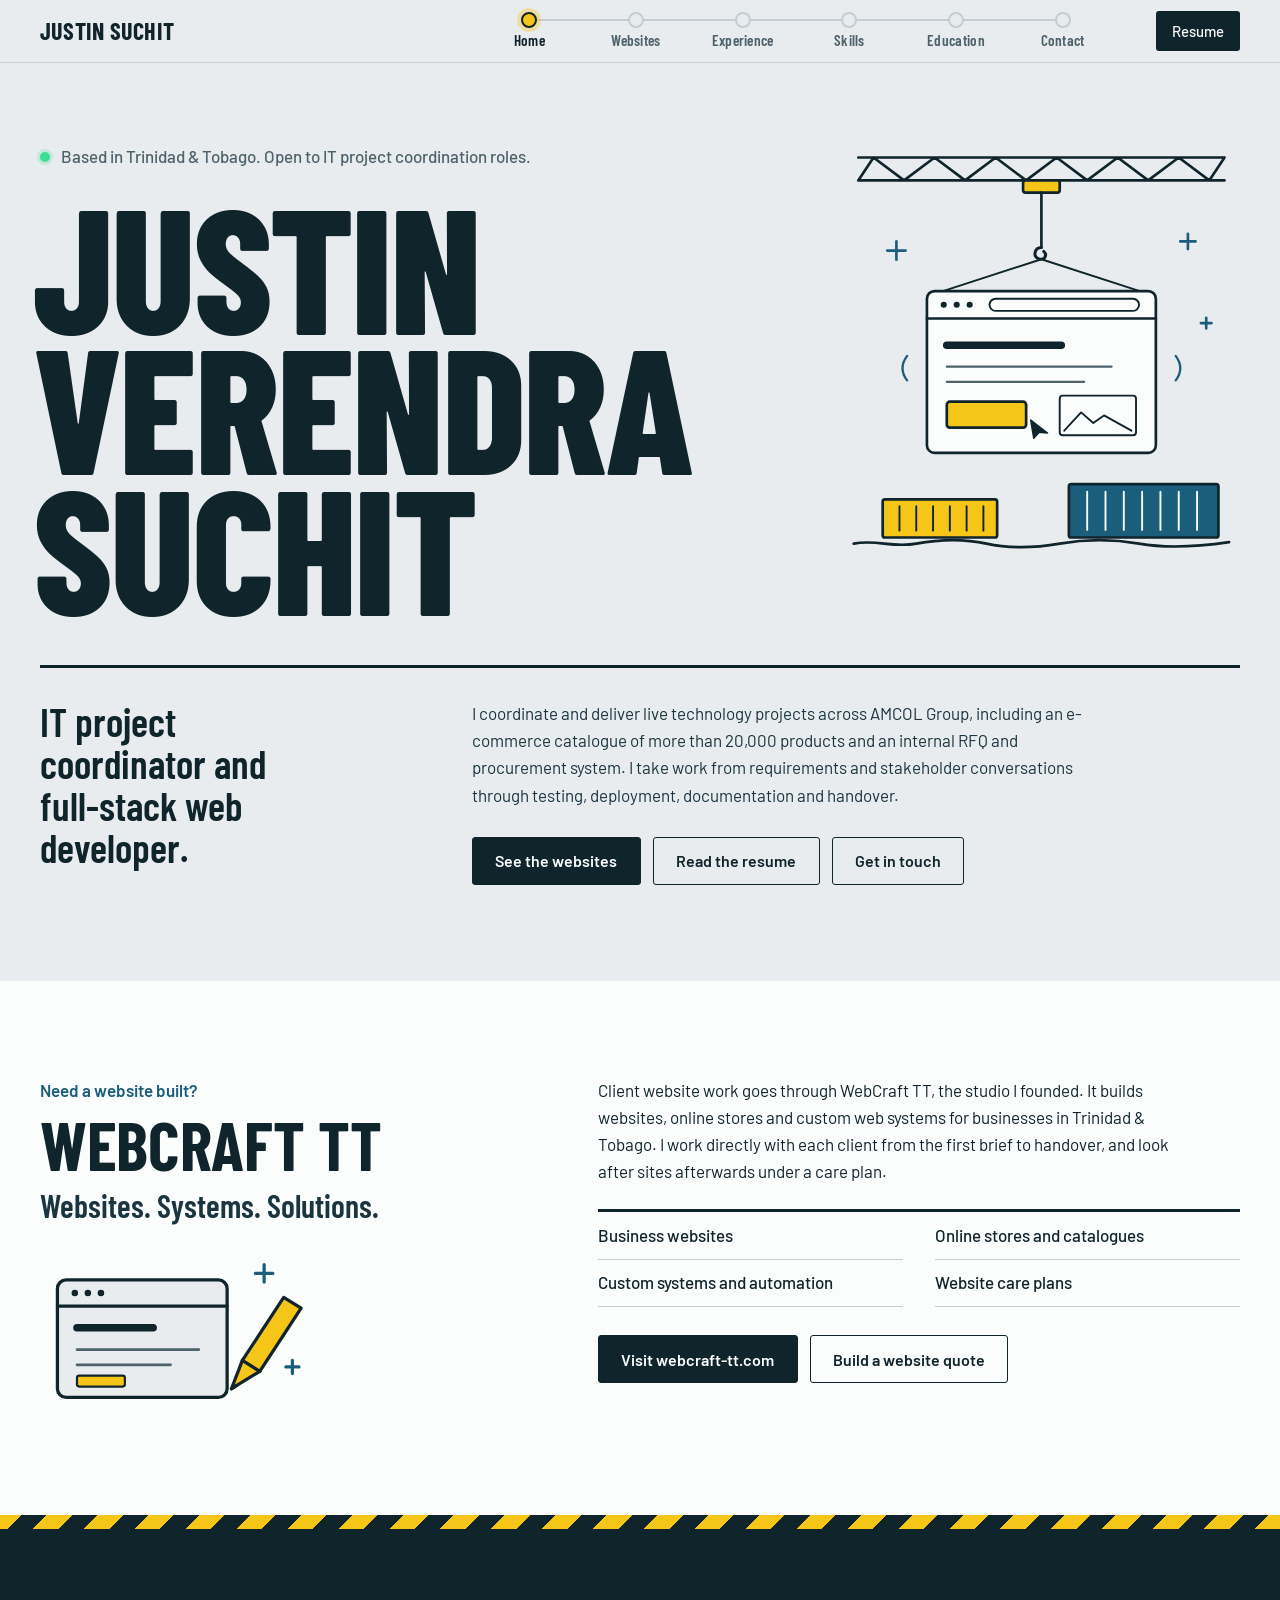
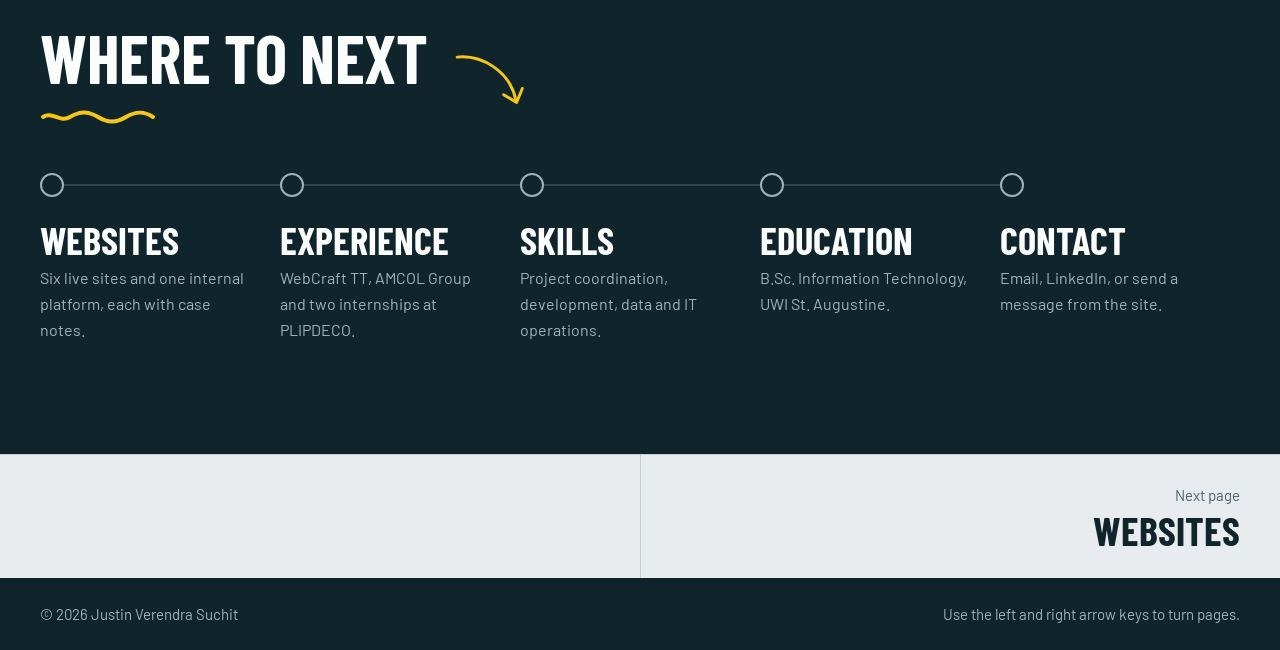
==== commit 21c5855b: "Animate the doodles Co-Authored-By: Claude Fable 5.2 <noreply@anthropic.com> Claude-Session: https:/" ====
--- a/index.html
+++ b/index.html
@@ -47,7 +47,7 @@
       <p class="avail"><span class="lamp lamp-live"></span>Based in Trinidad &amp; Tobago. Open to IT project coordination roles.</p>
       <svg class="doodle hero-art" viewBox="0 0 520 560" stroke-width="3.5" fill="none" stroke="currentColor" stroke-linecap="round" stroke-linejoin="round" aria-hidden="true">
         <path d="M20 40H500M20 70H500M20 70l20-30 40 30 40-30 40 30 40-30 40 30 40-30 40 30 40-30 40 30 40-30 40 30 20-30"/>
-        <path d="M70 150v24M58 162h24M452 140v20M442 150h20M476 250v14M469 257h14" stroke="var(--blue)"/>
+        <path class="twinkle" d="M70 150v24M58 162h24" stroke="var(--blue)"/><path class="twinkle t2" d="M452 140v20M442 150h20" stroke="var(--blue)"/><path class="twinkle t3" d="M476 250v14M469 257h14" stroke="var(--blue)"/>
         <g class="sway">
           <rect x="236" y="70" width="48" height="16" rx="3" fill="var(--yellow)"/>
           <path d="M260 86v72"/>
@@ -62,9 +62,9 @@
           <rect x="136" y="360" width="104" height="34" rx="4" fill="var(--yellow)"/>
           <rect x="284" y="352" width="100" height="52" rx="4" stroke-width="2.5"/>
           <path d="M290 398l22-24 16 14 14-10 36 20" stroke-width="2.5"/>
-          <path d="M246 384l4 24 7-8 11 1z" fill="currentColor" stroke-width="2"/>
+          <path class="tap" d="M246 384l4 24 7-8 11 1z" fill="currentColor" stroke-width="2"/>
         </g>
-        <path d="M84 300q-12 16 0 32M436 300q12 16 0 32" stroke="var(--blue)" stroke-width="3"/>
+        <path class="pulse" d="M84 300q-12 16 0 32M436 300q12 16 0 32" stroke="var(--blue)" stroke-width="3"/>
         <rect x="296" y="468" width="196" height="70" rx="3" fill="var(--blue)"/>
         <path d="M320 478v50M344 478v50M368 478v50M392 478v50M416 478v50M440 478v50M464 478v50" stroke="var(--paper)" stroke-width="2.5"/>
         <rect x="52" y="488" width="150" height="50" rx="3" fill="var(--yellow)"/>
@@ -99,8 +99,8 @@
           <circle cx="32" cy="34" r="3" fill="currentColor" stroke="none"/><circle cx="44" cy="34" r="3" fill="currentColor" stroke="none"/><circle cx="56" cy="34" r="3" fill="currentColor" stroke="none"/>
           <path d="M34 66h70" stroke-width="7"/><path d="M34 86h112M34 100h86" stroke="var(--soft)" stroke-width="2.5"/>
           <rect x="34" y="110" width="44" height="10" rx="2" fill="var(--yellow)" stroke-width="2"/>
-          <path d="M176 122l10-26 38-58 16 10-38 58z" fill="var(--yellow)"/><path d="M186 96l16 10M176 122l5-3"/>
-          <path d="M206 8v16M198 16h16M232 96v12M226 102h12" stroke="var(--blue)"/>
+          <g class="scribble"><path d="M176 122l10-26 38-58 16 10-38 58z" fill="var(--yellow)"/><path d="M186 96l16 10M176 122l5-3"/></g>
+          <path class="twinkle" d="M206 8v16M198 16h16" stroke="var(--blue)"/><path class="twinkle t2" d="M232 96v12M226 102h12" stroke="var(--blue)"/>
         </svg>
       </div>
       <div>
--- a/styles.css
+++ b/styles.css
@@ -341,3 +341,36 @@
 @media (max-width: 600px) { .page-art { right: 1.25rem; top: -.5rem; width: 5.5rem; } }
 .skill-icon { display: block; width: 3rem; height: 3rem; margin-bottom: .9rem; }
 .doodle-plane { display: block; width: 12rem; height: auto; margin-top: 2rem; }
+
+/* Doodle motion */
+.doodle * { transform-box: fill-box; transform-origin: center; }
+.doodle .sway { transform-box: view-box; transform-origin: 260px 78px; }
+.twinkle { animation: twinkle 2.6s ease-in-out infinite; }
+.twinkle.t2 { animation-delay: .9s; }
+.twinkle.t3 { animation-delay: 1.7s; }
+@keyframes twinkle { 0%, 100% { transform: scale(1) rotate(0); opacity: 1; } 50% { transform: scale(.45) rotate(45deg); opacity: .35; } }
+.pulse { animation: pulse 2.75s ease-in-out infinite; }
+@keyframes pulse { 0%, 100% { opacity: .2; transform: scaleX(.9); } 50% { opacity: 1; transform: scaleX(1.06); } }
+.tap { animation: tap 2.75s ease-in-out infinite; }
+@keyframes tap { 0%, 70%, 100% { transform: translate(0, 0); } 80% { transform: translate(-5px, -5px) scale(.88); } 90% { transform: translate(0, 0); } }
+.scribble { animation: scribble 1.6s ease-in-out infinite; }
+@keyframes scribble { 0%, 100% { transform: translate(0, 0) rotate(0); } 25% { transform: translate(-7px, 2px) rotate(-3deg); } 50% { transform: translate(-1px, -2px) rotate(1deg); } 75% { transform: translate(-9px, 1px) rotate(-4deg); } }
+.doodle-arrow { animation: nudge 1.8s ease-in-out infinite; }
+@keyframes nudge { 0%, 100% { transform: translateY(1.4rem) rotate(8deg); } 50% { transform: translate(.35rem, 1.9rem) rotate(8deg); } }
+.title::after, .routes h2::after { animation: draw 1s .25s cubic-bezier(.3, .7, .2, 1) both; }
+@keyframes draw { from { clip-path: inset(0 100% 0 0); } to { clip-path: inset(0 0 0 0); } }
+.skill-icon { animation: hop 3.2s ease-in-out infinite; }
+.skill:nth-child(2) .skill-icon { animation-delay: .35s; }
+.skill:nth-child(3) .skill-icon { animation-delay: .7s; }
+.skill:nth-child(4) .skill-icon { animation-delay: 1.05s; }
+@keyframes hop { 0%, 22%, 100% { transform: translateY(0) rotate(0); } 8% { transform: translateY(-7px) rotate(-6deg); } 15% { transform: translateY(0) rotate(3deg); } }
+.page-art { animation: bob 4s ease-in-out infinite; }
+@keyframes bob { 0%, 100% { transform: translateY(0) rotate(-2deg); } 50% { transform: translateY(-7px) rotate(2deg); } }
+.clasp { animation: twinkle 3s ease-in-out infinite; }
+.doodle .tassel { transform-box: view-box; transform-origin: 154px 48px; animation: swing 2.4s ease-in-out infinite; }
+@keyframes swing { 0%, 100% { transform: rotate(-9deg); } 50% { transform: rotate(9deg); } }
+.trail { animation: march 1.2s linear infinite; }
+@keyframes march { to { stroke-dashoffset: -28; } }
+.fly { animation: fly 3s ease-in-out infinite; }
+@keyframes fly { 0%, 100% { transform: translate(0, 0) rotate(0); } 50% { transform: translate(7px, -8px) rotate(-4deg); } }
+.doodle-craft .twinkle, .hero-art .twinkle, .page-art .twinkle { transform-origin: center; }
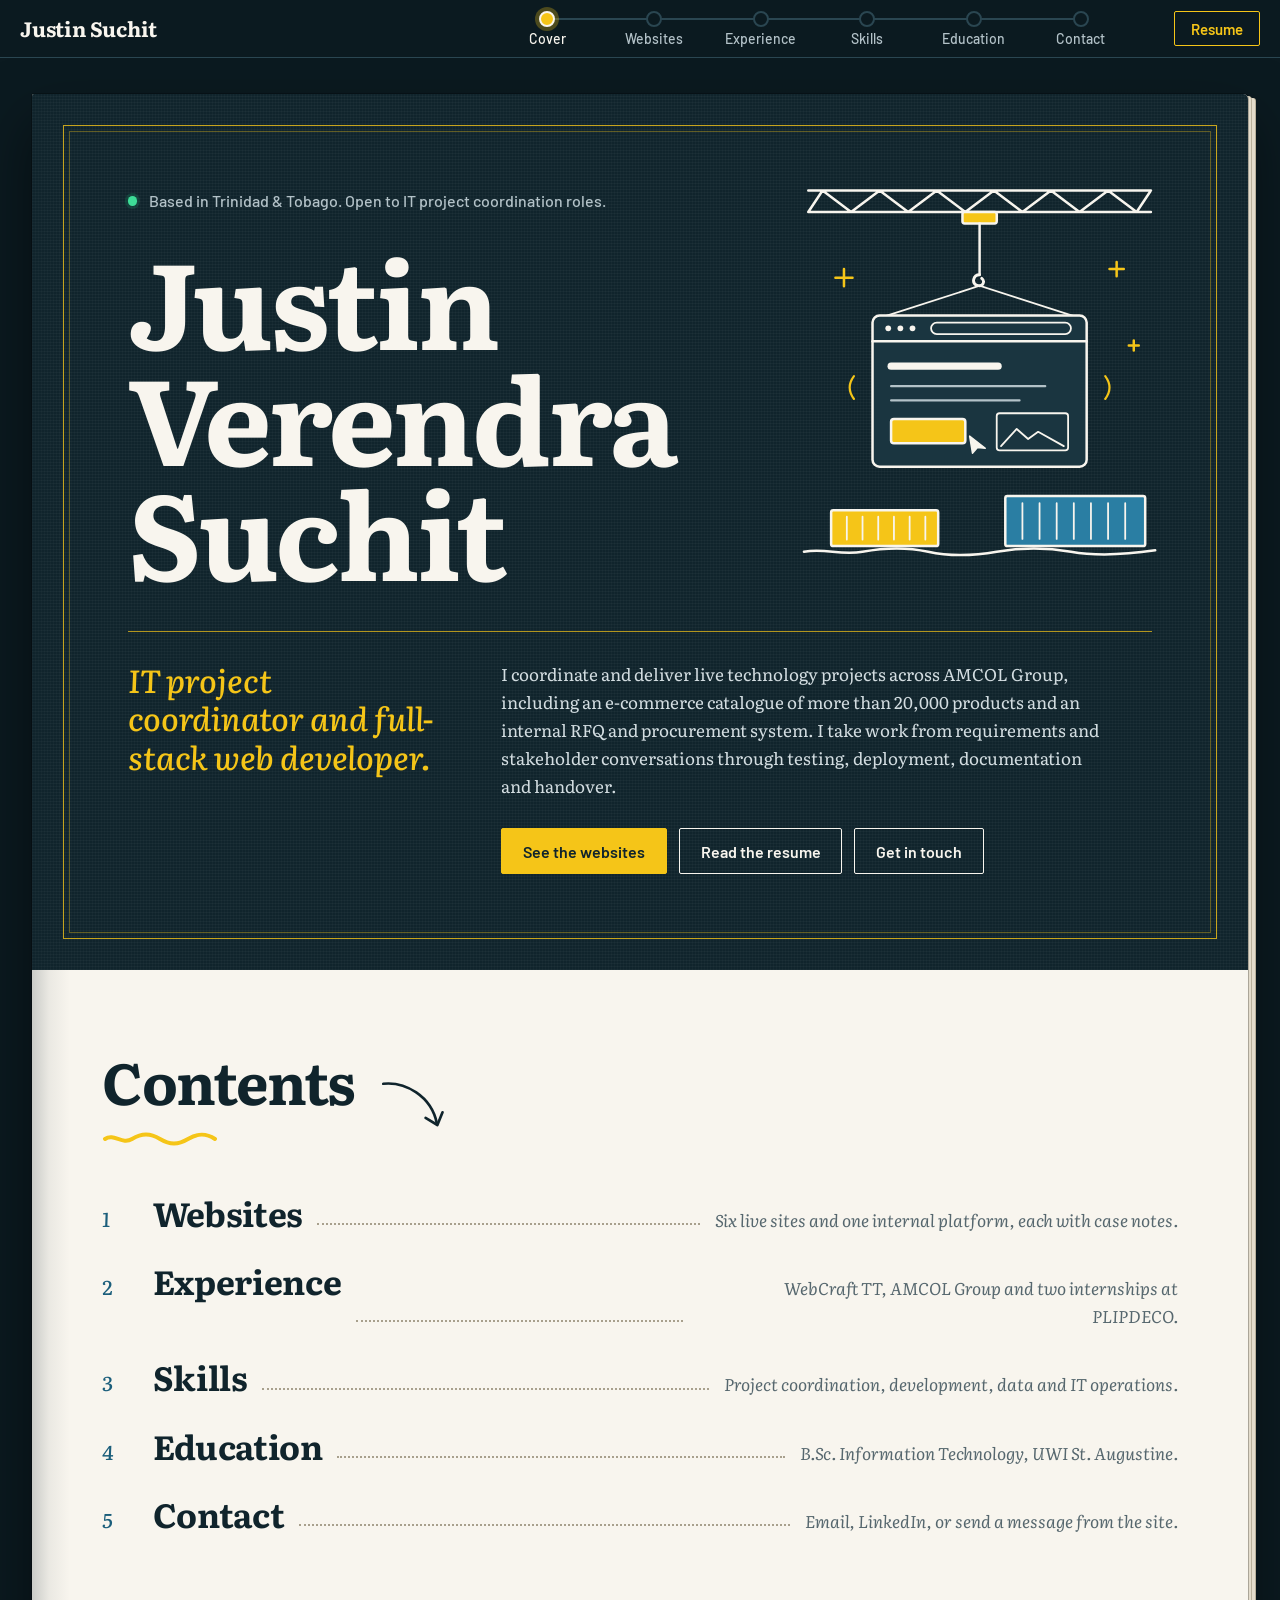
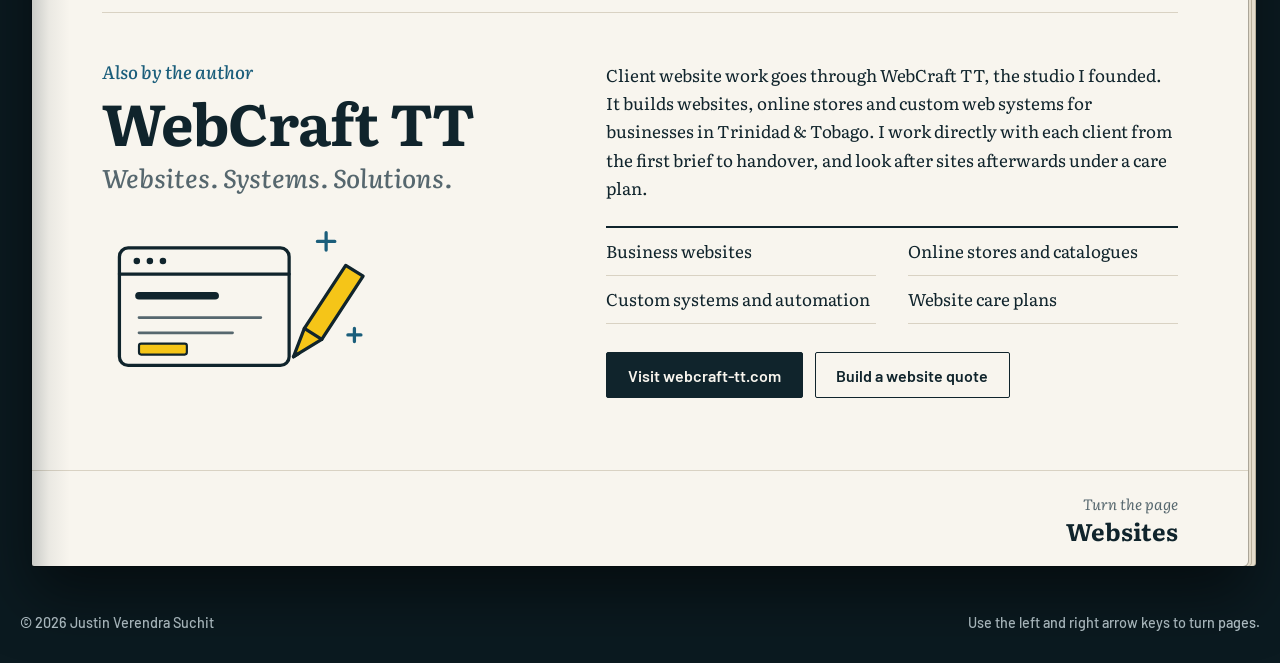
==== commit 9c698241: "Restyle the whole site as a book and unbox the Websites page Co-Authored-By: Claude Fable 5.2 <norep" ====
--- a/index.html
+++ b/index.html
@@ -28,7 +28,7 @@
     <a class="wordmark" href="index.html">Justin Suchit</a>
     <nav aria-label="Pages">
       <ol class="rail" id="rail">
-      <li class="now"><a href="index.html" aria-current="page"><span class="node"></span><span class="label">Home</span></a></li>
+      <li class="now"><a href="index.html" aria-current="page"><span class="node"></span><span class="label">Cover</span></a></li>
       <li class=""><a href="websites.html"><span class="node"></span><span class="label">Websites</span></a></li>
       <li class=""><a href="experience.html"><span class="node"></span><span class="label">Experience</span></a></li>
       <li class=""><a href="skills.html"><span class="node"></span><span class="label">Skills</span></a></li>
@@ -87,10 +87,23 @@
     </div>
   </section>
 
+  <section class="contents">
+    <div class="wrap">
+      <h2 class="with-arrow">Contents <svg class="doodle doodle-arrow" viewBox="0 0 120 80" stroke-width="4" fill="none" stroke="currentColor" stroke-linecap="round" stroke-linejoin="round" aria-hidden="true"><path d="M8 12C40 4 82 20 96 60"/><path d="M78 54l19 8 5-20"/></svg></h2>
+      <ol class="toc">
+        <li><a href="websites.html"><span class="toc-n">1</span><span class="toc-name">Websites</span><span class="toc-dots"></span><span class="toc-text">Six live sites and one internal platform, each with case notes.</span></a></li>
+        <li><a href="experience.html"><span class="toc-n">2</span><span class="toc-name">Experience</span><span class="toc-dots"></span><span class="toc-text">WebCraft TT, AMCOL Group and two internships at PLIPDECO.</span></a></li>
+        <li><a href="skills.html"><span class="toc-n">3</span><span class="toc-name">Skills</span><span class="toc-dots"></span><span class="toc-text">Project coordination, development, data and IT operations.</span></a></li>
+        <li><a href="education.html"><span class="toc-n">4</span><span class="toc-name">Education</span><span class="toc-dots"></span><span class="toc-text">B.Sc. Information Technology, UWI St. Augustine.</span></a></li>
+        <li><a href="contact.html"><span class="toc-n">5</span><span class="toc-name">Contact</span><span class="toc-dots"></span><span class="toc-text">Email, LinkedIn, or send a message from the site.</span></a></li>
+      </ol>
+    </div>
+  </section>
+
   <section class="startup">
     <div class="wrap startup-grid">
       <div>
-        <p class="startup-kicker">Need a website built?</p>
+        <p class="startup-kicker">Also by the author</p>
         <h2>WebCraft TT</h2>
         <p class="startup-tag">Websites. Systems. Solutions.</p>
         <svg class="doodle doodle-craft" viewBox="0 0 250 150" stroke-width="3" fill="none" stroke="currentColor" stroke-linecap="round" stroke-linejoin="round" aria-hidden="true">
@@ -119,22 +132,7 @@
     </div>
   </section>
 
-  <div class="stripe" aria-hidden="true"></div>
-
-  <section class="routes">
-    <div class="wrap">
-      <h2 class="with-arrow">Where to next <svg class="doodle doodle-arrow" viewBox="0 0 120 80" stroke-width="4" fill="none" stroke="currentColor" stroke-linecap="round" stroke-linejoin="round" aria-hidden="true"><path d="M8 12C40 4 82 20 96 60"/><path d="M78 54l19 8 5-20"/></svg></h2>
-      <ol class="route-map">
-        <li><a href="websites.html"><span class="node"></span><b>Websites</b><span class="route-text">Six live sites and one internal platform, each with case notes.</span></a></li>
-        <li><a href="experience.html"><span class="node"></span><b>Experience</b><span class="route-text">WebCraft TT, AMCOL Group and two internships at PLIPDECO.</span></a></li>
-        <li><a href="skills.html"><span class="node"></span><b>Skills</b><span class="route-text">Project coordination, development, data and IT operations.</span></a></li>
-        <li><a href="education.html"><span class="node"></span><b>Education</b><span class="route-text">B.Sc. Information Technology, UWI St. Augustine.</span></a></li>
-        <li><a href="contact.html"><span class="node"></span><b>Contact</b><span class="route-text">Email, LinkedIn, or send a message from the site.</span></a></li>
-      </ol>
-    </div>
-  </section>
-
-  <nav class="pager" aria-label="Page turn"><div class="wrap pager-row"><span></span><a class="pager-next" href="websites.html"><span>Next page</span><b>Websites</b></a></div></nav>
+  <nav class="pager" aria-label="Page turn"><div class="wrap pager-row"><span></span><span></span><a class="pager-next" href="websites.html"><span>Turn the page</span><b>Websites</b></a></div></nav>
 </main>
 </div>
 
--- a/styles.css
+++ b/styles.css
@@ -1,72 +1,79 @@
-@font-face { font-family: "Barlow"; font-weight: 400; font-style: normal; font-display: swap; src: url("assets/fonts/barlow-latin-400-normal.woff2") format("woff2"); }
+@font-face { font-family: "Literata"; font-weight: 300 800; font-style: normal; font-display: swap; src: url("assets/fonts/literata-latin-wght-normal.woff2") format("woff2"); }
+@font-face { font-family: "Literata"; font-weight: 300 800; font-style: italic; font-display: swap; src: url("assets/fonts/literata-latin-wght-italic.woff2") format("woff2"); }
 @font-face { font-family: "Barlow"; font-weight: 500; font-style: normal; font-display: swap; src: url("assets/fonts/barlow-latin-500-normal.woff2") format("woff2"); }
 @font-face { font-family: "Barlow"; font-weight: 600; font-style: normal; font-display: swap; src: url("assets/fonts/barlow-latin-600-normal.woff2") format("woff2"); }
-@font-face { font-family: "Barlow Condensed"; font-weight: 600; font-style: normal; font-display: swap; src: url("assets/fonts/barlow-condensed-latin-600-normal.woff2") format("woff2"); }
-@font-face { font-family: "Barlow Condensed"; font-weight: 700; font-style: normal; font-display: swap; src: url("assets/fonts/barlow-condensed-latin-700-normal.woff2") format("woff2"); }
-@font-face { font-family: "Barlow Condensed"; font-weight: 800; font-style: normal; font-display: swap; src: url("assets/fonts/barlow-condensed-latin-800-normal.woff2") format("woff2"); }
-
-/* Palette: galvanized steel, port ink, container blue, hi-vis yellow */
+
+/* A hardcover book: navy cloth cover, paper pages, yellow highlighter, margin sketches */
 :root {
-  --steel: #e8ecee;
-  --paper: #fbfcfc;
+  --desk: #0b1a20;
   --ink: #10242c;
   --ink-2: #1a3540;
+  --paper: #f8f5ee;
+  --paper-hi: #fdfcf8;
+  --paper-edge: #e4dccb;
   --blue: #1b5e7b;
   --yellow: #f5c518;
-  --live: #3ddc97;
-  --line: #c4cdd2;
-  --soft: #4d626b;
-  --on-ink-soft: #9fb3bc;
+  --live: #1aa56d;
+  --line: #d9d2c3;
+  --soft: #56676e;
+  --on-ink-soft: #b3c2c8;
   --on-ink-line: #2a4651;
-  --display: "Barlow Condensed", "Arial Narrow", Impact, sans-serif;
-  --body: "Barlow", system-ui, -apple-system, "Segoe UI", sans-serif;
+  --serif: "Literata", Georgia, "Times New Roman", serif;
+  --ui: "Barlow", system-ui, -apple-system, "Segoe UI", sans-serif;
+  --steel: var(--paper);
+  --gutter: clamp(1.4rem, 5.5vw, 4.75rem);
 }
 
 *, *::before, *::after { box-sizing: border-box; }
-body { margin: 0; background: var(--steel); color: var(--ink); font: 400 1.0625rem/1.6 var(--body); -webkit-font-smoothing: antialiased; }
-h1, h2, h3, p, ul, ol { margin: 0; }
+html { overflow-x: clip; }
+body { margin: 0; background: var(--desk); color: var(--ink); font: 400 1.0625rem/1.65 var(--serif); -webkit-font-smoothing: antialiased; }
+h1, h2, h3, p, ul, ol, dl, dd { margin: 0; }
 ul, ol { padding: 0; list-style: none; }
 a { color: inherit; }
 img { max-width: 100%; display: block; }
 :focus-visible { outline: 3px solid var(--yellow); outline-offset: 3px; }
-.wrap { max-width: 82rem; margin: 0 auto; padding: 0 1.25rem; }
-@media (min-width: 900px) { .wrap { padding: 0 2.5rem; } }
-.skip { position: absolute; left: -999px; top: .5rem; z-index: 99; background: var(--ink); color: var(--paper); padding: .5rem 1rem; }
+.wrap { max-width: 80rem; margin: 0 auto; padding: 0 1.25rem; }
+main .wrap { max-width: none; padding: 0 var(--gutter); position: relative; }
+.skip { position: absolute; left: -999px; top: .5rem; z-index: 99; background: var(--yellow); color: var(--ink); padding: .5rem 1rem; }
 .skip:focus { left: .5rem; }
 
-h2, .title { font: 700 clamp(2.5rem, 6vw, 4.25rem)/.95 var(--display); text-transform: uppercase; letter-spacing: -.005em; }
-h3 { font: 600 1.375rem/1.2 var(--display); letter-spacing: .005em; }
-
-/* Header with node rail */
-.top { position: sticky; top: 0; z-index: 40; background: var(--steel); border-bottom: 1px solid var(--line); }
+h2, .title { font: 700 clamp(2.3rem, 5vw, 3.6rem)/1.06 var(--serif); letter-spacing: -.015em; text-wrap: balance; }
+h3 { font: 700 1.3rem/1.25 var(--serif); }
+.chapter { font: italic 500 1.125rem/1.2 var(--serif); color: var(--blue); margin-bottom: .5rem; }
+.mark, .site-links a, .site-links button, .paths a { font: 600 1rem/1.4 var(--ui); color: var(--ink); text-decoration: none; background: linear-gradient(transparent 58%, var(--yellow) 58%) no-repeat 0 0 / 100% 100%; padding: 0 .15em; border: 0; cursor: pointer; transition: background-size .2s; }
+.site-links a:hover, .site-links button:hover, .paths a:hover { background-image: linear-gradient(var(--yellow), var(--yellow)); }
+
+/* Header: sits on the desk, above the book */
+.top { position: sticky; top: 0; z-index: 40; background: var(--desk); border-bottom: 1px solid var(--on-ink-line); color: var(--paper); }
 .top-row { display: grid; grid-template-columns: auto 1fr auto; align-items: center; gap: 1rem 2.5rem; padding-block: .7rem; }
-.wordmark { font: 700 1.5rem/1 var(--display); text-transform: uppercase; text-decoration: none; letter-spacing: .01em; }
-.top-resume { background: var(--ink); color: var(--paper); padding: .5rem 1rem; border-radius: 3px; text-decoration: none; font-weight: 500; font-size: .9375rem; }
-.top-resume:hover { background: var(--blue); }
-
+.wordmark { font: 700 1.3rem/1 var(--serif); text-decoration: none; letter-spacing: -.01em; }
+.top-resume { border: 1.5px solid var(--yellow); color: var(--yellow); padding: .45rem 1rem; border-radius: 2px; text-decoration: none; font: 600 .9375rem var(--ui); transition: background .15s, color .15s; }
+.top-resume:hover { background: var(--yellow); color: var(--ink); }
 .rail { display: grid; grid-template-columns: repeat(6, 1fr); max-width: 40rem; margin-left: auto; }
 .rail li { position: relative; }
-.rail li + li::before { content: ""; position: absolute; top: .5rem; right: 50%; width: 100%; height: 2px; margin-top: -1px; background: var(--line); transition: background .3s; }
-.rail li.passed::before, .rail li.now::before { background: var(--ink); }
-.rail a { position: relative; z-index: 1; display: grid; justify-items: center; gap: .3rem; text-decoration: none; padding-bottom: .1rem; }
-.rail .node { width: 1rem; height: 1rem; border-radius: 50%; border: 2px solid var(--line); background: var(--steel); transition: transform .2s, background .3s, border-color .3s, box-shadow .3s; }
-.rail .passed .node { background: var(--ink); border-color: var(--ink); }
-.rail .now .node { background: var(--yellow); border-color: var(--ink); box-shadow: 0 0 0 4px rgb(245 197 24 / .35); }
-.rail a:hover .node { transform: scale(1.35); border-color: var(--ink); }
-.rail .label { font: 600 .95rem/1 var(--display); letter-spacing: .02em; color: var(--soft); transition: color .2s; }
-.rail .now .label, .rail a:hover .label { color: var(--ink); }
+.rail li + li::before { content: ""; position: absolute; top: .5rem; right: 50%; width: 100%; height: 2px; margin-top: -1px; background: var(--on-ink-line); transition: background .3s; }
+.rail li.passed::before, .rail li.now::before { background: var(--yellow); }
+.rail a { position: relative; z-index: 1; display: grid; justify-items: center; gap: .3rem; text-decoration: none; }
+.rail .node { width: 1rem; height: 1rem; border-radius: 50%; border: 2px solid var(--on-ink-line); background: var(--desk); transition: transform .2s, background .3s, border-color .3s, box-shadow .3s; }
+.rail .passed .node { background: var(--yellow); border-color: var(--yellow); }
+.rail .now .node { background: var(--yellow); border-color: var(--paper); box-shadow: 0 0 0 4px rgb(245 197 24 / .28); }
+.rail a:hover .node { transform: scale(1.35); border-color: var(--paper); }
+.rail .label { font: 500 .875rem/1 var(--ui); color: var(--on-ink-soft); transition: color .2s; }
+.rail .now .label, .rail a:hover .label { color: var(--paper); }
 @media (max-width: 820px) {
   .top-row { grid-template-columns: 1fr auto; }
   .top-row nav { grid-column: 1 / -1; grid-row: 2; }
   .rail { max-width: none; margin: 0 -.5rem; }
-  .rail .label { font-size: .82rem; }
-}
-
-/* Page stage and flip */
-html { overflow-x: clip; }
-.stage { perspective: 2400px; overflow-x: clip; }
-main { position: relative; display: block; background: var(--steel); min-height: 70vh; outline: none; backface-visibility: hidden; }
-main::after { content: ""; position: absolute; inset: 0; pointer-events: none; opacity: 0; background: linear-gradient(90deg, rgb(16 36 44 / 0), rgb(16 36 44 / .45)); }
+  .rail .label { font-size: .78rem; }
+}
+
+/* The book: one paper page on the desk, with a spine and a stack of pages behind it */
+.stage { perspective: 2600px; overflow-x: clip; padding: 1rem .55rem 2rem; }
+@media (min-width: 900px) { .stage { padding: 2.25rem 2rem 3rem; } }
+main { position: relative; display: block; max-width: 80rem; min-height: 70vh; margin: 0 auto; background: var(--paper); border-radius: 2px 5px 5px 2px; overflow: hidden; outline: none; backface-visibility: hidden;
+  box-shadow: 0 0 0 1px rgb(0 0 0 / .25), 4px 1px 0 -1px var(--paper-edge), 5px 1px 0 -1px #b9b09b, 9px 2px 0 -2px var(--paper-edge), 10px 2px 0 -2px #b9b09b, 0 28px 60px rgb(0 0 0 / .5); }
+main::before { content: ""; position: absolute; inset: 0 auto 0 0; width: clamp(.9rem, 3vw, 2.75rem); z-index: 3; pointer-events: none; background: linear-gradient(90deg, rgb(16 36 44 / .2), rgb(16 36 44 / .06) 45%, transparent); }
+main::after { content: ""; position: absolute; inset: 0; z-index: 4; pointer-events: none; opacity: 0; background: linear-gradient(90deg, rgb(16 36 44 / 0), rgb(16 36 44 / .5)); }
 main.out-fwd { transform-origin: left center; animation: turn-out-fwd .42s cubic-bezier(.55, 0, .9, .45) forwards; }
 main.in-fwd { transform-origin: right center; animation: turn-in-fwd .5s cubic-bezier(.1, .6, .3, 1) both; }
 main.out-back { transform-origin: right center; animation: turn-out-back .42s cubic-bezier(.55, 0, .9, .45) forwards; }
@@ -79,269 +86,227 @@
 @keyframes turn-in-back { from { transform: rotateY(-88deg); } to { transform: rotateY(0); } }
 @keyframes shade { to { opacity: 1; } }
 
+.runhead { display: flex; justify-content: space-between; gap: 1rem; padding: 1.1rem 0 .8rem; border-bottom: 1px solid var(--line); font: italic 400 .9375rem/1.3 var(--serif); color: var(--soft); }
+
 /* Buttons */
-.btn { display: inline-flex; align-items: center; justify-content: center; min-height: 3rem; padding: 0 1.4rem; border: 1.5px solid var(--ink); border-radius: 3px; background: transparent; color: var(--ink); font: 600 1rem var(--body); text-decoration: none; cursor: pointer; transition: background .15s, color .15s; }
+.btn { display: inline-flex; align-items: center; justify-content: center; min-height: 2.9rem; padding: 0 1.3rem; border: 1.5px solid var(--ink); border-radius: 2px; background: transparent; color: var(--ink); font: 600 1rem var(--ui); text-decoration: none; cursor: pointer; transition: background .15s, color .15s, border-color .15s; }
 .btn:hover { background: var(--ink); color: var(--paper); }
 .btn-solid { background: var(--ink); color: var(--paper); }
 .btn-solid:hover { background: var(--blue); border-color: var(--blue); }
 .actions { display: flex; flex-wrap: wrap; gap: .75rem; margin-top: 1.75rem; }
-
-.lamp { display: inline-block; width: .625rem; height: .625rem; border-radius: 50%; flex: none; }
-.lamp-live { background: var(--live); box-shadow: 0 0 0 3px rgb(61 220 151 / .22); }
-.lamp-internal { background: var(--yellow); box-shadow: 0 0 0 3px rgb(245 197 24 / .22); }
-
-/* Hero */
-.hero { padding: 3.5rem 0 4.5rem; }
-@media (min-width: 900px) { .hero { padding: 5rem 0 6rem; } }
-.avail { display: flex; align-items: center; gap: .7rem; font-weight: 500; color: var(--soft); margin-bottom: 1.5rem; }
-.hero h1 { font: 800 clamp(4.5rem, 14vw, 11rem)/.8 var(--display); text-transform: uppercase; letter-spacing: -.015em; margin-left: -.04em; }
-.hero-foot { display: grid; gap: 1.5rem; margin-top: 3rem; padding-top: 2rem; border-top: 3px solid var(--ink); }
-.hero-role { font: 600 clamp(1.75rem, 3.2vw, 2.5rem)/1.05 var(--display); max-width: 16ch; }
-.hero-text p { max-width: 62ch; color: var(--ink-2); }
-.hero-photo { width: 8.5rem; aspect-ratio: 4 / 5; object-fit: cover; border-radius: 3px; }
+.lamp { display: inline-block; width: .6rem; height: .6rem; border-radius: 50%; flex: none; }
+.lamp-live { background: var(--live); box-shadow: 0 0 0 3px rgb(26 165 109 / .2); }
+.lamp-internal { background: var(--yellow); box-shadow: 0 0 0 3px rgb(245 197 24 / .3); }
+
+/* Cover */
+.hero { color: var(--paper); padding: clamp(.9rem, 2.4vw, 2rem); background-color: var(--ink);
+  background-image: repeating-linear-gradient(0deg, rgb(255 255 255 / .03) 0 1px, transparent 1px 3px), repeating-linear-gradient(90deg, rgb(255 255 255 / .025) 0 1px, transparent 1px 3px); }
+.hero .wrap { border: 1.5px solid rgb(245 197 24 / .8); outline: 1px solid rgb(245 197 24 / .35); outline-offset: -.45rem; padding: clamp(2rem, 5vw, 4.25rem) clamp(1.4rem, 5vw, 4rem); }
+.avail { display: flex; align-items: center; gap: .7rem; font: 500 1rem/1.4 var(--ui); color: var(--on-ink-soft); margin-bottom: 1.75rem; }
+.avail .lamp-live { background: #3ddc97; }
+.hero h1 { font: 700 clamp(3.3rem, 9.4vw, 7.6rem)/.96 var(--serif); letter-spacing: -.025em; }
+.hero-foot { display: grid; gap: 1.5rem; margin-top: 2.75rem; padding-top: 1.75rem; border-top: 1.5px solid rgb(245 197 24 / .7); }
+.hero-role { font: italic 500 clamp(1.5rem, 2.6vw, 2rem)/1.2 var(--serif); color: var(--yellow); max-width: 17ch; }
+.hero-text p { max-width: 60ch; color: #d3dde1; }
+.hero-photo { width: 8rem; aspect-ratio: 4 / 5; object-fit: cover; border: .4rem solid var(--paper); }
+.hero .btn { border-color: var(--paper); color: var(--paper); }
+.hero .btn:hover { background: var(--paper); color: var(--ink); }
+.hero .btn-solid { background: var(--yellow); border-color: var(--yellow); color: var(--ink); }
+.hero .btn-solid:hover { background: var(--paper); border-color: var(--paper); }
 @media (min-width: 900px) {
-  .hero-foot { grid-template-columns: auto minmax(14rem, 1fr) 2fr; gap: 3rem; align-items: start; }
-  .hero-foot:not(:has(.hero-photo)) { grid-template-columns: minmax(14rem, 1fr) 2fr; }
-}
-
-.stripe { height: 14px; background: repeating-linear-gradient(-45deg, var(--yellow) 0 18px, var(--ink) 18px 36px); }
-
-/* Manifest board */
-.manifest { background: var(--ink); color: var(--paper); padding: 4.5rem 0 5rem; }
-@media (min-width: 900px) { .manifest { padding: 6rem 0 7rem; } }
-.manifest-head { display: grid; gap: 1rem; margin-bottom: 2.5rem; }
-.manifest-head p { color: var(--on-ink-soft); max-width: 46ch; }
+  .hero-foot { grid-template-columns: auto minmax(13rem, 1fr) 2fr; gap: 3rem; align-items: start; }
+  .hero-foot:not(:has(.hero-photo)) { grid-template-columns: minmax(13rem, 1fr) 2fr; }
+}
+
+/* Contents */
+.contents { padding: 3.5rem 0 3rem; }
+@media (min-width: 900px) { .contents { padding: 5rem 0 4rem; } }
+.toc { margin-top: 2rem; }
+.toc a { display: grid; grid-template-columns: 2.25rem auto 1fr; gap: 0 .9rem; align-items: baseline; padding: .85rem 0; text-decoration: none; }
+.toc-n { font: italic 500 1.25rem var(--serif); color: var(--blue); }
+.toc-name { font: 700 clamp(1.5rem, 2.8vw, 2.1rem)/1.15 var(--serif); letter-spacing: -.01em; background: linear-gradient(var(--yellow), var(--yellow)) no-repeat 0 88% / 0 38%; transition: background-size .3s; }
+.toc a:hover .toc-name, .toc a:focus-visible .toc-name { background-size: 100% 38%; }
+.toc-dots { display: none; }
+.toc-text { grid-column: 2 / -1; font-style: italic; color: var(--soft); }
+@media (min-width: 800px) {
+  .toc a { grid-template-columns: 2.25rem auto 1fr auto; }
+  .toc-dots { display: block; align-self: end; height: 0; border-bottom: 2px dotted #a8a08d; margin-bottom: .5em; }
+  .toc-text { grid-column: auto; text-align: right; max-width: 30rem; }
+}
+.with-arrow { display: flex; align-items: flex-end; gap: 1.25rem; flex-wrap: wrap; }
+.contents h2.with-arrow::after { flex-basis: 100%; margin-top: 0; }
+.doodle-arrow { width: 5rem; height: auto; color: var(--blue); transform: translateY(1.4rem) rotate(8deg); }
+
+/* Also by the author */
+.startup { padding: 3rem 0 4.5rem; }
+.startup-grid { display: grid; gap: 2rem; padding-top: 3rem; border-top: 1px solid var(--line); }
+@media (min-width: 900px) { .startup-grid { grid-template-columns: 1fr 1.3fr; gap: 4rem; align-items: start; } }
+.startup-kicker { font: italic 500 1.125rem/1.2 var(--serif); color: var(--blue); margin-bottom: .5rem; }
+.startup-tag { font: italic 500 clamp(1.3rem, 2.2vw, 1.6rem)/1.2 var(--serif); margin-top: .6rem; color: var(--soft); }
+.startup-grid p { max-width: 60ch; }
+.startup-list { display: grid; grid-template-columns: 1fr 1fr; gap: 0 2rem; margin-top: 1.5rem; border-top: 2px solid var(--ink); }
+.startup-list li { padding: .6rem 0; border-bottom: 1px solid var(--line); }
+@media (max-width: 520px) { .startup-list { grid-template-columns: 1fr; } }
+.doodle-craft { display: block; width: min(100%, 17rem); height: auto; margin-top: 2rem; }
+
+/* Chapter pages */
+.band, .manifest, .contact { padding: 2.75rem 0 4rem; }
+@media (min-width: 900px) { .band, .manifest, .contact { padding: 3.75rem 0 5.5rem; } }
+.band .title { margin-bottom: 2.5rem; }
+.page-art { position: absolute; right: var(--gutter); top: -1.25rem; width: clamp(5.5rem, 12vw, 10rem); height: auto; }
+
+/* Chapter 1: plates you leaf through */
+.manifest-head { display: grid; gap: 1.25rem; margin-bottom: 2.5rem; }
+.manifest-head p:not(.chapter) { color: var(--soft); max-width: 44ch; font-style: italic; }
 @media (min-width: 900px) { .manifest-head { grid-template-columns: 1fr auto; align-items: end; } }
-
-.board { border-top: 1px solid var(--on-ink-line); }
-.site { display: grid; gap: .75rem 2rem; padding: 1.75rem 0; border-bottom: 1px solid var(--on-ink-line); grid-template-columns: 1fr; }
-.site-status { display: flex; align-items: center; gap: .6rem; font-weight: 500; font-size: .9375rem; color: var(--on-ink-soft); }
-.site-name { all: unset; cursor: pointer; display: block; font: 700 clamp(1.45rem, 6.4vw, 2.85rem)/.95 var(--display); text-transform: uppercase; letter-spacing: -.005em; overflow-wrap: anywhere; transition: color .15s; }
-.site-name:hover { color: var(--yellow); }
+.wheel { --wh: clamp(32rem, 76vh, 46rem); display: grid; grid-template-columns: minmax(0, 1fr) auto; gap: 1.5rem; outline: none; }
+.wheel:focus-visible { outline: 3px solid var(--yellow); outline-offset: 8px; }
+.wheel-stage { position: relative; height: var(--wh); overflow: hidden; perspective: 1800px; perspective-origin: 50% 40%; cursor: pointer; -webkit-mask-image: linear-gradient(#000 80%, transparent); mask-image: linear-gradient(#000 80%, transparent); }
+.wcard { position: absolute; inset: 0 0 auto 0; height: 62%; display: grid; grid-template-columns: minmax(0, 1.1fr) minmax(0, 1fr); gap: clamp(1.5rem, 4vw, 3.5rem); align-items: center; padding: .75rem .5rem .75rem 1rem; cursor: default; transform-origin: 50% 0; transition: transform .6s cubic-bezier(.2, .7, .2, 1), opacity .6s ease; will-change: transform; }
+.wcard.is-next { pointer-events: none; }
+.site-shot { all: unset; box-sizing: border-box; display: block; cursor: pointer; justify-self: center; width: min(100%, calc((var(--wh) * .62 - 5.5rem) * 1.6)); padding: .55rem .55rem 0; background: #fff; box-shadow: 0 1px 2px rgb(16 36 44 / .25), 0 14px 28px -10px rgb(16 36 44 / .45); transform: rotate(-1.4deg); transition: transform .3s; }
+.wcard:nth-child(even) .site-shot { transform: rotate(1.2deg); }
+.wcard:hover .site-shot { transform: rotate(0) scale(1.015); }
+.shot { display: block; width: 100%; height: auto; aspect-ratio: 8 / 5; object-fit: cover; object-position: top; }
+.shot-none { display: grid; place-items: center; padding: 1rem; text-align: center; font: italic 600 1.6rem/1.2 var(--serif); color: var(--soft); background: repeating-linear-gradient(-45deg, var(--paper) 0 12px, var(--paper-edge) 12px 13px); }
+.plate-cap { display: block; padding: .4rem 0 .5rem; text-align: center; font: italic 400 .9rem/1.2 var(--serif); color: var(--soft); }
+.wcard-body { min-width: 0; }
+.site-status { display: flex; align-items: center; gap: .55rem; font: 500 .9375rem/1 var(--ui); color: var(--soft); margin-bottom: .6rem; }
+.site-name { all: unset; cursor: pointer; display: block; font: 700 clamp(1.6rem, 2.7vw, 2.4rem)/1.1 var(--serif); letter-spacing: -.015em; overflow-wrap: anywhere; background: linear-gradient(var(--yellow), var(--yellow)) no-repeat 0 90% / 0 34%; transition: background-size .3s; }
+.site-name:hover { background-size: 100% 34%; }
 .site-name:focus-visible { outline: 3px solid var(--yellow); outline-offset: 4px; }
-.site-client { font-weight: 600; margin-top: .5rem; }
-.site-desc { color: var(--on-ink-soft); max-width: 52ch; margin-top: .25rem; font-size: 1rem; }
-.site-stack { color: var(--on-ink-soft); font-size: .9375rem; }
-.site-links { display: flex; flex-wrap: wrap; gap: .6rem; align-items: start; }
-.site-links a, .site-links button { font: 600 .9375rem var(--body); min-height: 2.6rem; padding: 0 1rem; display: inline-flex; align-items: center; border-radius: 3px; border: 1.5px solid var(--on-ink-line); background: transparent; color: var(--paper); text-decoration: none; cursor: pointer; white-space: nowrap; transition: border-color .15s, background .15s, color .15s; }
-.site-links a { background: var(--yellow); border-color: var(--yellow); color: var(--ink); }
-.site-links a:hover { background: var(--paper); border-color: var(--paper); }
-.site-links button:hover { border-color: var(--paper); }
-.site-shot { all: unset; display: block; cursor: pointer; }
-.shot { display: block; width: 100%; height: auto; aspect-ratio: 8 / 5; object-fit: cover; object-position: top; border-radius: 3px; border: 1px solid var(--on-ink-line); background: var(--ink-2); transition: transform .25s, border-color .2s; }
-.shot-none { display: grid; place-items: center; padding: 1rem; text-align: center; font: 700 1.5rem/1 var(--display); text-transform: uppercase; color: var(--on-ink-soft); background: repeating-linear-gradient(-45deg, var(--ink-2) 0 14px, var(--ink) 14px 28px); }
-.site:hover .shot { transform: scale(1.03); border-color: var(--yellow); }
-.site-status { margin-bottom: .5rem; }
-.site-stack { margin-top: .6rem; }
-@media (min-width: 700px) {
-  .site { grid-template-columns: 15rem minmax(0, 1fr); align-items: start; }
-  .site-links { grid-column: 2; }
-}
-@media (min-width: 1000px) {
-  .site { grid-template-columns: 17rem minmax(0, 1fr) auto; gap: 2.5rem; padding: 2.25rem 0; }
-  .site-links { grid-column: auto; padding-top: 1.9rem; justify-content: flex-end; }
-}
-
-.sub-head { margin: 4rem 0 1.25rem; font-size: 1.75rem; text-transform: uppercase; }
-.systems { display: grid; gap: 1rem; }
+.site-client { font-style: italic; color: var(--blue); margin-top: .45rem; font-size: 1.125rem; }
+.site-desc { margin-top: .6rem; max-width: 46ch; }
+.site-stack { margin-top: .6rem; font-size: .95rem; color: var(--soft); }
+.site-links { display: flex; flex-wrap: wrap; gap: .5rem 1.5rem; margin-top: 1.25rem; }
+.wheel-side { display: flex; flex-direction: column; align-items: center; gap: .75rem; height: calc(var(--wh) * .62); }
+.wheel-btn { width: 2.6rem; height: 2.6rem; flex: none; display: grid; place-items: center; border-radius: 50%; border: 1.5px solid var(--ink); background: transparent; color: var(--ink); cursor: pointer; transition: background .15s, color .15s; }
+.wheel-btn:hover:not(:disabled) { background: var(--ink); color: var(--paper); }
+.wheel-btn:disabled { opacity: .25; cursor: default; }
+.wheel-nodes { flex: 1; display: flex; flex-direction: column; min-height: 0; }
+.wheel-nodes li { position: relative; flex: 1; display: flex; align-items: center; justify-content: center; }
+.wheel-nodes li + li::before { content: ""; position: absolute; left: 50%; bottom: 50%; width: 2px; height: 100%; margin-left: -1px; background: var(--line); transition: background .3s; }
+.wheel-nodes li.passed::before, .wheel-nodes li.now::before { background: var(--ink); }
+.wheel-nodes button { all: unset; position: relative; z-index: 1; cursor: pointer; padding: .35rem; display: grid; }
+.wheel-nodes button:focus-visible { outline: 3px solid var(--yellow); border-radius: 50%; }
+.wheel-nodes .node { display: block; width: .85rem; height: .85rem; border-radius: 50%; border: 2px solid #a8a08d; background: var(--paper); transition: transform .2s, background .3s, border-color .3s, box-shadow .3s; }
+.wheel-nodes .passed .node { background: var(--ink); border-color: var(--ink); }
+.wheel-nodes .now .node { background: var(--yellow); border-color: var(--ink); transform: scale(1.35); box-shadow: 0 0 0 5px rgb(245 197 24 / .3); }
+.wheel-nodes button:hover .node { border-color: var(--ink); transform: scale(1.35); }
+.wheel-count { font: italic 400 .95rem/1 var(--serif); color: var(--soft); white-space: nowrap; }
+@media (max-width: 800px) {
+  .wheel { --wh: clamp(38rem, 86vh, 44rem); grid-template-columns: minmax(0, 1fr); gap: 1rem; }
+  .wcard { height: 78%; grid-template-columns: 1fr; align-content: start; gap: 1.25rem; padding: .5rem .25rem; }
+  .site-shot { width: min(100%, 19rem); }
+  .site-stack, .site-client { display: none; }
+  .site-desc { display: -webkit-box; -webkit-line-clamp: 3; -webkit-box-orient: vertical; overflow: hidden; }
+  .wheel-side { flex-direction: row; height: auto; }
+  .wheel-nodes { flex-direction: row; }
+  .wheel-nodes li + li::before { left: auto; right: 50%; bottom: auto; top: 50%; width: 100%; height: 2px; margin: -1px 0 0; }
+}
+.sub-head { margin: 3.5rem 0 0; padding-top: 2.5rem; border-top: 1px solid var(--line); font-size: 1.6rem; }
+.systems { display: grid; gap: 0 3.5rem; margin-top: 1rem; }
 @media (min-width: 800px) { .systems { grid-template-columns: 1fr 1fr; } }
-.system { all: unset; box-sizing: border-box; cursor: pointer; display: block; padding: 1.5rem; border: 1px solid var(--on-ink-line); border-radius: 3px; transition: border-color .15s; }
-.system:hover { border-color: var(--yellow); }
+.system { all: unset; box-sizing: border-box; cursor: pointer; display: block; padding: 1.1rem 0; }
 .system:focus-visible { outline: 3px solid var(--yellow); outline-offset: 3px; }
-.system b { display: block; font: 600 1.375rem/1.15 var(--display); }
-.system span { display: block; color: var(--on-ink-soft); font-size: 1rem; margin-top: .4rem; }
-
-/* Light bands */
-.band { padding: 4.5rem 0; }
-@media (min-width: 900px) { .band { padding: 6.5rem 0; } }
-.band-tint { background: var(--paper); border-bottom: 1px solid var(--line); }
-.band h2, .band .title { margin-bottom: 2.5rem; }
-
-.roles { border-top: 3px solid var(--ink); }
-.role { display: grid; gap: .75rem 3rem; padding: 2rem 0; border-bottom: 1px solid var(--line); }
-@media (min-width: 900px) { .role { grid-template-columns: 15rem 1fr; padding: 2.5rem 0; } }
-.when { font: 600 1.25rem/1.2 var(--display); color: var(--blue); }
-.when span { display: block; font: 400 .9375rem/1.5 var(--body); color: var(--soft); margin-top: .2rem; }
-.role h3 { font-size: 1.75rem; }
-.where { font-weight: 600; color: var(--ink-2); margin-top: .15rem; }
-.role ul { margin-top: 1rem; display: grid; gap: .6rem; max-width: 72ch; }
-.role li { position: relative; padding-left: 1.25rem; }
-.role li::before { content: ""; position: absolute; left: 0; top: .68em; width: .5rem; height: 2px; background: var(--blue); }
-
+.system b { font: 700 1.25rem/1.25 var(--serif); background: linear-gradient(var(--yellow), var(--yellow)) no-repeat 0 90% / 0 36%; transition: background-size .3s; }
+.system:hover b { background-size: 100% 36%; }
+.system span { display: block; color: var(--soft); margin-top: .3rem; max-width: 46ch; }
+
+/* Experience */
+.roles { border-top: 2px solid var(--ink); }
+.role { display: grid; gap: .6rem 3rem; padding: 2rem 0; border-bottom: 1px solid var(--line); }
+@media (min-width: 900px) { .role { grid-template-columns: 14rem 1fr; padding: 2.5rem 0; } }
+.when { font: italic 500 1.125rem/1.3 var(--serif); color: var(--blue); }
+.when span { display: block; font: 500 .9375rem/1.5 var(--ui); color: var(--soft); margin-top: .2rem; }
+.role h3 { font-size: 1.6rem; letter-spacing: -.01em; }
+.where { font-style: italic; margin-top: .15rem; }
+.where a:hover { color: var(--blue); }
+.role ul { margin-top: 1rem; display: grid; gap: .6rem; max-width: 70ch; }
+.role li { position: relative; padding-left: 1.3rem; }
+.role li::before { content: ""; position: absolute; left: 0; top: .72em; width: .55rem; height: 2px; background: var(--blue); }
+
+/* Skills */
 .skills { display: grid; gap: 2.5rem 3rem; }
 @media (min-width: 700px) { .skills { grid-template-columns: 1fr 1fr; } }
 @media (min-width: 1100px) { .skills { grid-template-columns: repeat(4, 1fr); } }
-.skill h3 { padding-bottom: .75rem; margin-bottom: .75rem; border-bottom: 3px solid var(--blue); }
+.skill h3 { padding-bottom: .7rem; margin-bottom: .6rem; border-bottom: 2px solid var(--ink); }
 .skill li { padding: .4rem 0; border-bottom: 1px solid var(--line); font-size: 1rem; }
-
-.edu { display: grid; gap: 2rem 3rem; border-top: 3px solid var(--ink); padding-top: 2rem; }
+.skill-icon { display: block; width: 3rem; height: 3rem; margin-bottom: .9rem; }
+
+/* Education */
+.edu { display: grid; gap: 2rem 3rem; border-top: 2px solid var(--ink); padding-top: 2rem; }
 @media (min-width: 900px) { .edu { grid-template-columns: repeat(3, 1fr); } }
-.edu h3 { font-size: 1.625rem; margin-top: .35rem; }
+.edu h3 { font-size: 1.5rem; margin-top: .35rem; letter-spacing: -.01em; }
 .detail { color: var(--soft); margin-top: .6rem; font-size: 1rem; max-width: 42ch; }
 
 /* Contact */
-.contact { background: var(--yellow); padding: 4.5rem 0; }
-@media (min-width: 900px) { .contact { padding: 6.5rem 0; } }
 .contact-grid { display: grid; gap: 3rem; }
-@media (min-width: 950px) { .contact-grid { grid-template-columns: 1fr 1.1fr; gap: 5rem; } }
-.contact-lead { margin-top: 1.25rem; max-width: 44ch; font-size: 1.125rem; }
+@media (min-width: 950px) { .contact-grid { grid-template-columns: 1fr 1.05fr; gap: 4.5rem; } }
+.paths { display: grid; gap: 1.5rem; margin-top: 2rem; }
+.paths p { margin-top: .3rem; max-width: 44ch; }
 .contact-links { margin-top: 2rem; border-top: 2px solid var(--ink); }
-.contact-links li { display: grid; grid-template-columns: 6rem 1fr; gap: 1rem; padding: .8rem 0; border-bottom: 1px solid rgb(16 36 44 / .3); font-weight: 500; overflow-wrap: anywhere; }
-.contact-links span { font-weight: 400; }
-.form { display: grid; gap: 1rem; background: var(--paper); padding: 1.5rem; border-radius: 3px; align-self: start; }
-@media (min-width: 700px) { .form { padding: 2rem; } }
-.pair { display: grid; gap: 1rem; }
+.contact-links li { display: grid; grid-template-columns: 6rem 1fr; gap: 1rem; padding: .75rem 0; border-bottom: 1px solid var(--line); overflow-wrap: anywhere; }
+.contact-links span { font-style: italic; color: var(--soft); }
+.contact-links a:hover { color: var(--blue); }
+.doodle-plane { display: block; width: 12rem; height: auto; margin-top: 2rem; }
+.form { display: grid; gap: 1.25rem; align-self: start; background: var(--paper-hi); padding: 1.5rem; border: 1px solid var(--line); box-shadow: 0 14px 30px -18px rgb(16 36 44 / .5); transform: rotate(.5deg); }
+@media (min-width: 700px) { .form { padding: 2.25rem; } }
+.pair { display: grid; gap: 1.25rem; }
 @media (min-width: 600px) { .pair { grid-template-columns: 1fr 1fr; } }
-.form label { display: grid; gap: .35rem; font-weight: 500; font-size: .9375rem; }
-.form input, .form select, .form textarea { width: 100%; padding: .7rem .8rem; border: 1.5px solid var(--line); border-radius: 3px; background: #fff; color: var(--ink); font: 400 1rem var(--body); }
-.form input:focus, .form select:focus, .form textarea:focus { outline: none; border-color: var(--ink); }
-.form textarea { resize: vertical; }
-.form-note { font-size: .875rem; color: var(--soft); }
-
-.foot { background: var(--ink); color: var(--on-ink-soft); padding: 1.5rem 0; font-size: .9375rem; }
-.foot-row { display: flex; flex-wrap: wrap; justify-content: space-between; gap: .75rem 2rem; }
-
-/* Case dialog */
-.case { width: min(60rem, calc(100vw - 1.5rem)); max-height: calc(100vh - 1.5rem); padding: 0; border: 0; border-radius: 4px; background: var(--paper); color: var(--ink); overflow: auto; }
-.case::backdrop { background: rgb(16 36 44 / .82); }
+.form label { display: grid; gap: .2rem; font: italic 400 .95rem/1.3 var(--serif); color: var(--soft); }
+.form input, .form select, .form textarea { width: 100%; padding: .5rem 0; border: 0; border-bottom: 1.5px solid var(--ink); border-radius: 0; background: transparent; color: var(--ink); font: 400 1.0625rem var(--serif); }
+.form textarea { resize: vertical; background-image: repeating-linear-gradient(transparent 0 1.74rem, var(--line) 1.74rem calc(1.74rem + 1px)); line-height: 1.75rem; border-bottom-color: var(--line); padding: 0; }
+.form input:focus, .form select:focus, .form textarea:focus { outline: none; border-bottom-color: var(--blue); box-shadow: 0 2px 0 var(--yellow); }
+.form-note { font-size: .9rem; font-style: italic; color: var(--soft); }
+
+/* Page turn links and folio */
+.pager { border-top: 1px solid var(--line); }
+.pager-row { display: grid; grid-template-columns: 1fr auto 1fr; align-items: center; gap: 1rem; padding-block: 1.3rem; }
+.pager a { display: grid; gap: .1rem; text-decoration: none; justify-self: start; }
+.pager a span { font: italic 400 .9375rem var(--serif); color: var(--soft); }
+.pager b { font: 700 clamp(1.15rem, 2.4vw, 1.5rem)/1.2 var(--serif); background: linear-gradient(var(--yellow), var(--yellow)) no-repeat 0 90% / 0 36%; transition: background-size .3s; }
+.pager a:hover b { background-size: 100% 36%; }
+.pager .pager-next { text-align: right; justify-self: end; justify-items: end; }
+.folio { font: italic 400 1rem var(--serif); color: var(--soft); }
+
+.foot { color: var(--on-ink-soft); padding: 0 0 2rem; font: 500 .9rem var(--ui); }
+.foot-row { display: flex; flex-wrap: wrap; justify-content: space-between; gap: .5rem 2rem; }
+@media (max-width: 820px) { .foot-row p:last-child { display: none; } }
+
+/* Case notes: a loose sheet */
+.case { width: min(58rem, calc(100vw - 1.5rem)); max-height: calc(100vh - 1.5rem); padding: 0; border: 0; border-radius: 2px; background: var(--paper-hi); color: var(--ink); overflow: auto; box-shadow: 0 30px 80px rgb(0 0 0 / .5); }
+.case::backdrop { background: rgb(11 26 32 / .8); }
 .case-in { padding: 1.5rem; }
-@media (min-width: 800px) { .case-in { padding: 3rem; } }
-.case-top { display: flex; justify-content: space-between; align-items: center; gap: 1rem; margin-bottom: 1.75rem; }
-.case-top .site-status { color: var(--soft); }
-.case-top .lamp-live { background: #12a36a; }
-.case h2 { font-size: clamp(2.25rem, 6vw, 3.75rem); overflow-wrap: anywhere; }
-.case-sum { margin-top: 1rem; font-size: 1.125rem; max-width: 60ch; color: var(--ink-2); }
-.case-grid { display: grid; gap: 2.5rem; margin-top: 2.5rem; padding-top: 2rem; border-top: 3px solid var(--ink); }
+@media (min-width: 800px) { .case-in { padding: 3rem 3.5rem; } }
+.case-top { display: flex; justify-content: space-between; align-items: center; gap: 1rem; margin-bottom: 1.5rem; }
+.case-top .site-status { margin: 0; }
+.case h2 { font-size: clamp(2rem, 5vw, 3.1rem); overflow-wrap: anywhere; }
+.case-sum { margin-top: .9rem; font-size: 1.15rem; font-style: italic; max-width: 58ch; color: var(--ink-2); }
+.case-shot { margin-top: 2rem; padding: .6rem; background: #fff; box-shadow: 0 1px 2px rgb(16 36 44 / .25), 0 14px 28px -12px rgb(16 36 44 / .4); }
+.figures { display: grid; gap: 1.5rem 3rem; margin: 2.25rem 0 0; }
+@media (min-width: 700px) { .figures { grid-template-columns: 1fr 1fr; } }
+.figures dt { font: 700 clamp(2.75rem, 6vw, 4rem)/1 var(--serif); color: var(--blue); letter-spacing: -.02em; }
+.figures dd { margin: .3rem 0 0; max-width: 32ch; font-style: italic; color: var(--ink-2); }
+.case-grid { display: grid; gap: 2.5rem; margin-top: 2.25rem; padding-top: 2rem; border-top: 2px solid var(--ink); }
 @media (min-width: 850px) { .case-grid { grid-template-columns: 1.7fr 1fr; } }
-.case-main { display: grid; gap: 1.75rem; }
-.case-main h3, .case-side h3 { font-size: 1.25rem; color: var(--blue); margin-bottom: .4rem; }
+.case-main { display: grid; gap: 1.6rem; }
+.case-main h3, .case-side h3 { font: italic 500 1.125rem/1.3 var(--serif); color: var(--blue); margin-bottom: .35rem; }
 .case-main ul { display: grid; gap: .5rem; }
-.case-main li { position: relative; padding-left: 1.25rem; }
-.case-main li::before { content: ""; position: absolute; left: 0; top: .68em; width: .5rem; height: 2px; background: var(--blue); }
+.case-main li { position: relative; padding-left: 1.3rem; }
+.case-main li::before { content: ""; position: absolute; left: 0; top: .72em; width: .55rem; height: 2px; background: var(--blue); }
 .case-side { display: grid; gap: 1.5rem; align-content: start; }
 .case-side li { padding: .35rem 0; border-bottom: 1px solid var(--line); }
 
-/* Home route map */
-.routes { background: var(--ink); color: var(--paper); padding: 4.5rem 0 5rem; }
-@media (min-width: 900px) { .routes { padding: 6rem 0 7rem; } }
-.route-map { margin-top: 3rem; display: grid; }
-.route-map li { position: relative; }
-.route-map a { display: grid; gap: .35rem; text-decoration: none; padding: 0 0 2.25rem 2.75rem; }
-.route-map li::before { content: ""; position: absolute; left: .68rem; top: .75rem; bottom: -.75rem; width: 2px; background: var(--on-ink-line); }
-.route-map li:last-child::before { display: none; }
-.route-map .node { position: absolute; left: 0; top: .15rem; width: 1.5rem; height: 1.5rem; border-radius: 50%; border: 2px solid var(--on-ink-soft); background: var(--ink); transition: transform .2s, background .2s, border-color .2s, box-shadow .2s; }
-.route-map b { font: 700 clamp(1.9rem, 3vw, 2.5rem)/1 var(--display); text-transform: uppercase; transition: color .2s; }
-.route-text { color: var(--on-ink-soft); font-size: 1rem; max-width: 28ch; }
-.route-map a:hover .node, .route-map a:focus-visible .node { background: var(--yellow); border-color: var(--yellow); transform: scale(1.25); box-shadow: 0 0 0 6px rgb(245 197 24 / .2); }
-.route-map a:hover b, .route-map a:focus-visible b { color: var(--yellow); }
-@media (min-width: 900px) {
-  .route-map { grid-template-columns: repeat(5, 1fr); }
-  .route-map a { padding: 3rem 1.5rem 0 0; }
-  .route-map li::before { left: .75rem; right: -.75rem; top: .68rem; bottom: auto; width: auto; height: 2px; }
-  .route-map .node { top: 0; }
-}
-
-/* Page turn links */
-.pager { border-top: 1px solid var(--line); background: var(--steel); }
-.pager-row { display: grid; grid-template-columns: 1fr 1fr; }
-.pager a { display: grid; gap: .15rem; padding: 1.75rem 0; text-decoration: none; }
-.pager span { color: var(--soft); font-size: .9375rem; }
-.pager b { font: 700 clamp(1.6rem, 4vw, 2.5rem)/1 var(--display); text-transform: uppercase; transition: color .15s, transform .2s; }
-.pager-next { text-align: right; justify-items: end; border-left: 1px solid var(--line); }
-.pager-next:hover b { color: var(--blue); transform: translateX(6px); }
-.pager-prev:hover b { color: var(--blue); transform: translateX(-6px); }
-
-@media (prefers-reduced-motion: reduce) { * { transition: none !important; animation: none !important; } }
-@media (max-width: 820px) { .foot-row p:last-child { display: none; } }
-
-/* Startup block on the home page */
-.startup { background: var(--paper); padding: 4.5rem 0; }
-@media (min-width: 900px) { .startup { padding: 6rem 0; } }
-.startup-grid { display: grid; gap: 2rem; }
-@media (min-width: 900px) { .startup-grid { grid-template-columns: 1fr 1.3fr; gap: 4rem; align-items: start; } }
-.startup-kicker { font-weight: 600; color: var(--blue); margin-bottom: .5rem; }
-.startup-tag { font: 600 clamp(1.5rem, 2.6vw, 2rem)/1.1 var(--display); margin-top: .75rem; color: var(--ink-2); }
-.startup-grid p { max-width: 60ch; }
-.startup-list { display: grid; grid-template-columns: 1fr 1fr; gap: 0 2rem; margin-top: 1.5rem; border-top: 3px solid var(--ink); }
-.startup-list li { padding: .6rem 0; border-bottom: 1px solid var(--line); font-weight: 500; }
-@media (max-width: 520px) { .startup-list { grid-template-columns: 1fr; } }
-.where a:hover, .contact-lead a:hover { color: var(--blue); }
-
-/* Case notes: screenshot and figures */
-.case-shot { margin-top: 2rem; }
-.case-shot .shot { border-color: var(--line); aspect-ratio: auto; height: auto; }
-.figures { display: grid; gap: 1.5rem 3rem; margin: 2rem 0 0; }
-@media (min-width: 700px) { .figures { grid-template-columns: 1fr 1fr; } }
-.figures dt { font: 800 clamp(3rem, 7vw, 4.5rem)/.9 var(--display); color: var(--blue); letter-spacing: -.01em; text-transform: none; margin: 0; }
-.figures dd { margin: .4rem 0 0; max-width: 32ch; color: var(--ink-2); }
-
-/* Contact: two clear paths */
-.paths { display: grid; gap: 1.5rem; margin-top: 1.75rem; }
-.paths h3 { font-size: 1.5rem; }
-.paths p { margin-top: .3rem; max-width: 44ch; }
-.paths a { font-weight: 600; }
-.case-top .site-status { margin: 0; }
-
-/* Website wheel */
-.board { border-top: 0; }
-.wheel { --wh: clamp(34rem, 80vh, 50rem); display: grid; grid-template-columns: minmax(0, 1fr) auto; gap: 1.5rem; outline: none; }
-.wheel:focus-visible { outline: 3px solid var(--yellow); outline-offset: 6px; border-radius: 4px; }
-.wheel-stage { position: relative; height: var(--wh); overflow: hidden; perspective: 1800px; perspective-origin: 50% 40%; cursor: pointer; -webkit-mask-image: linear-gradient(#000 82%, transparent); mask-image: linear-gradient(#000 82%, transparent); }
-.wcard { position: absolute; inset: 0 0 auto 0; height: 62%; display: grid; grid-template-columns: 1.15fr 1fr; background: var(--ink-2); border: 1px solid var(--on-ink-line); border-radius: 4px; overflow: hidden; cursor: default; transform-origin: 50% 0; transition: transform .6s cubic-bezier(.2, .7, .2, 1), opacity .6s ease; will-change: transform; }
-.wcard.is-next { pointer-events: none; }
-.wcard .site-shot { height: 100%; min-height: 0; overflow: hidden; }
-.wcard .shot { height: 100%; aspect-ratio: auto; border: 0; border-radius: 0; }
-.wcard .shot-none { font-size: 2.25rem; }
-.wcard:hover .shot { transform: scale(1.03); }
-.wcard-body { display: flex; flex-direction: column; padding: clamp(1.25rem, 2.5vw, 2.5rem); min-width: 0; overflow: hidden; }
-.wcard .site-name { font-size: clamp(1.7rem, 2.7vw, 2.6rem); }
-.wcard .site-desc { font-size: 1.0625rem; margin-top: .5rem; }
-.wcard .site-links { grid-column: auto; padding-top: 1.25rem; margin-top: auto; justify-content: flex-start; }
-.wheel-side { display: flex; flex-direction: column; align-items: center; gap: .75rem; height: calc(var(--wh) * .62); }
-.wheel-btn { width: 2.75rem; height: 2.75rem; flex: none; display: grid; place-items: center; border-radius: 50%; border: 1.5px solid var(--on-ink-line); background: transparent; color: var(--paper); cursor: pointer; transition: border-color .15s, background .15s, color .15s; }
-.wheel-btn:hover:not(:disabled) { background: var(--yellow); border-color: var(--yellow); color: var(--ink); }
-.wheel-btn:disabled { opacity: .3; cursor: default; }
-.wheel-nodes { flex: 1; display: flex; flex-direction: column; justify-content: space-between; min-height: 0; }
-.wheel-nodes li { position: relative; flex: 1; display: flex; align-items: center; justify-content: center; }
-.wheel-nodes li + li::before { content: ""; position: absolute; left: 50%; bottom: 50%; width: 2px; height: 100%; margin-left: -1px; background: var(--on-ink-line); transition: background .3s; }
-.wheel-nodes li.passed::before, .wheel-nodes li.now::before { background: var(--yellow); }
-.wheel-nodes button { all: unset; position: relative; z-index: 1; cursor: pointer; padding: .35rem; display: grid; }
-.wheel-nodes button:focus-visible { outline: 3px solid var(--yellow); border-radius: 50%; }
-.wheel-nodes .node { display: block; width: .9rem; height: .9rem; border-radius: 50%; border: 2px solid var(--on-ink-soft); background: var(--ink); transition: transform .2s, background .3s, border-color .3s, box-shadow .3s; }
-.wheel-nodes .passed .node { background: var(--yellow); border-color: var(--yellow); }
-.wheel-nodes .now .node { background: var(--yellow); border-color: var(--paper); transform: scale(1.35); box-shadow: 0 0 0 5px rgb(245 197 24 / .22); }
-.wheel-nodes button:hover .node { border-color: var(--paper); transform: scale(1.35); }
-.wheel-count { font: 600 1rem/1 var(--display); color: var(--on-ink-soft); white-space: nowrap; }
-@media (max-width: 800px) {
-  .wheel { --wh: clamp(37rem, 84vh, 44rem); grid-template-columns: minmax(0, 1fr); gap: 1rem; }
-  .wcard { height: 76%; grid-template-columns: 1fr; grid-template-rows: 11rem minmax(0, 1fr); }
-  .wcard .site-stack { display: none; }
-  .wcard .site-desc { font-size: 1rem; display: -webkit-box; -webkit-line-clamp: 3; -webkit-box-orient: vertical; overflow: hidden; }
-  .wheel-side { flex-direction: row; height: auto; }
-  .wheel-nodes { flex-direction: row; }
-  .wheel-nodes li + li::before { left: auto; right: 50%; bottom: auto; top: 50%; width: 100%; height: 2px; margin: -1px 0 0; }
-}
-
-/* Doodles and illustrations */
+/* Margin sketches */
 .doodle { color: var(--ink); overflow: visible; flex: none; }
-.title::after, .routes h2::after { content: ""; display: block; width: 7.25rem; height: 1rem; margin-top: .7rem; background: url("data:image/svg+xml,%3Csvg xmlns='http://www.w3.org/2000/svg' viewBox='0 0 116 16'%3E%3Cpath d='M3 8C12 2 20 14 30 8S48 2 58 8s18 6 28 0 18-6 27 0' fill='none' stroke='%23f5c518' stroke-width='4' stroke-linecap='round'/%3E%3C/svg%3E") no-repeat left / contain; }
-.contact .title::after { filter: brightness(0) saturate(100%) invert(11%) sepia(24%) saturate(1100%) hue-rotate(155deg); }
-.hero .wrap, .band .wrap { position: relative; }
-.hero-art { display: none; }
-@media (min-width: 1100px) {
-  .hero-art { display: block; position: absolute; right: 2.5rem; top: -1rem; width: min(31vw, 29rem); height: auto; }
-}
-.sway { transform-box: view-box; transform-origin: 260px 78px; animation: sway 5.5s ease-in-out infinite; }
-@keyframes sway { 0%, 100% { transform: rotate(-2.2deg); } 50% { transform: rotate(2.2deg); } }
-.with-arrow { display: flex; align-items: flex-end; gap: 1.25rem; flex-wrap: wrap; }
-.routes h2.with-arrow::after { flex-basis: 100%; margin-top: 0; }
-.doodle-arrow { width: 5.5rem; height: auto; color: var(--yellow); transform: translateY(1.4rem) rotate(8deg); }
-.doodle-craft { display: block; width: min(100%, 17rem); height: auto; margin-top: 2rem; }
-.page-art { position: absolute; right: 2.5rem; top: -1.5rem; width: clamp(6.5rem, 12vw, 10rem); height: auto; }
-@media (max-width: 600px) { .page-art { right: 1.25rem; top: -.5rem; width: 5.5rem; } }
-.skill-icon { display: block; width: 3rem; height: 3rem; margin-bottom: .9rem; }
-.doodle-plane { display: block; width: 12rem; height: auto; margin-top: 2rem; }
-
+.title::after, .contents h2::after { content: ""; display: block; width: 7.25rem; height: 1rem; margin-top: .6rem; background: url("data:image/svg+xml,%3Csvg xmlns='http://www.w3.org/2000/svg' viewBox='0 0 116 16'%3E%3Cpath d='M3 8C12 2 20 14 30 8S48 2 58 8s18 6 28 0 18-6 27 0' fill='none' stroke='%23f5c518' stroke-width='4' stroke-linecap='round'/%3E%3C/svg%3E") no-repeat left / contain; }
+.hero-art { display: none; color: var(--paper); }
+.hero-art [fill="var(--paper)"] { fill: var(--ink-2); }
+.hero-art [stroke="var(--blue)"] { stroke: var(--yellow); }
+.hero-art [stroke="var(--soft)"] { stroke: var(--on-ink-soft); }
+.hero-art [fill="var(--blue)"] { fill: #2a7ea3; }
+@media (min-width: 1100px) { .hero-art { display: block; position: absolute; right: clamp(1.5rem, 4vw, 3.5rem); top: 2.25rem; width: min(29vw, 26rem); height: auto; } }
 /* Doodle motion */
 .doodle * { transform-box: fill-box; transform-origin: center; }
 .doodle .sway { transform-box: view-box; transform-origin: 260px 78px; }
@@ -357,7 +322,7 @@
 @keyframes scribble { 0%, 100% { transform: translate(0, 0) rotate(0); } 25% { transform: translate(-7px, 2px) rotate(-3deg); } 50% { transform: translate(-1px, -2px) rotate(1deg); } 75% { transform: translate(-9px, 1px) rotate(-4deg); } }
 .doodle-arrow { animation: nudge 1.8s ease-in-out infinite; }
 @keyframes nudge { 0%, 100% { transform: translateY(1.4rem) rotate(8deg); } 50% { transform: translate(.35rem, 1.9rem) rotate(8deg); } }
-.title::after, .routes h2::after { animation: draw 1s .25s cubic-bezier(.3, .7, .2, 1) both; }
+.title::after, .contents h2::after { animation: draw 1s .25s cubic-bezier(.3, .7, .2, 1) both; }
 @keyframes draw { from { clip-path: inset(0 100% 0 0); } to { clip-path: inset(0 0 0 0); } }
 .skill-icon { animation: hop 3.2s ease-in-out infinite; }
 .skill:nth-child(2) .skill-icon { animation-delay: .35s; }
@@ -374,3 +339,10 @@
 .fly { animation: fly 3s ease-in-out infinite; }
 @keyframes fly { 0%, 100% { transform: translate(0, 0) rotate(0); } 50% { transform: translate(7px, -8px) rotate(-4deg); } }
 .doodle-craft .twinkle, .hero-art .twinkle, .page-art .twinkle { transform-origin: center; }
+@media (prefers-reduced-motion: reduce) { * { transition: none !important; animation: none !important; } }
+.sway { animation: sway 5.5s ease-in-out infinite; }
+@keyframes sway { 0%, 100% { transform: rotate(-2.2deg); } 50% { transform: rotate(2.2deg); } }
+main .pager-row { padding-block: 1.3rem; }
+.startup { padding: 0 0 4.5rem; }
+.startup::before { content: ""; display: block; height: 1px; margin: 0 var(--gutter); background: var(--line); }
+main .startup-grid { padding-top: 3rem; border-top: 0; }
